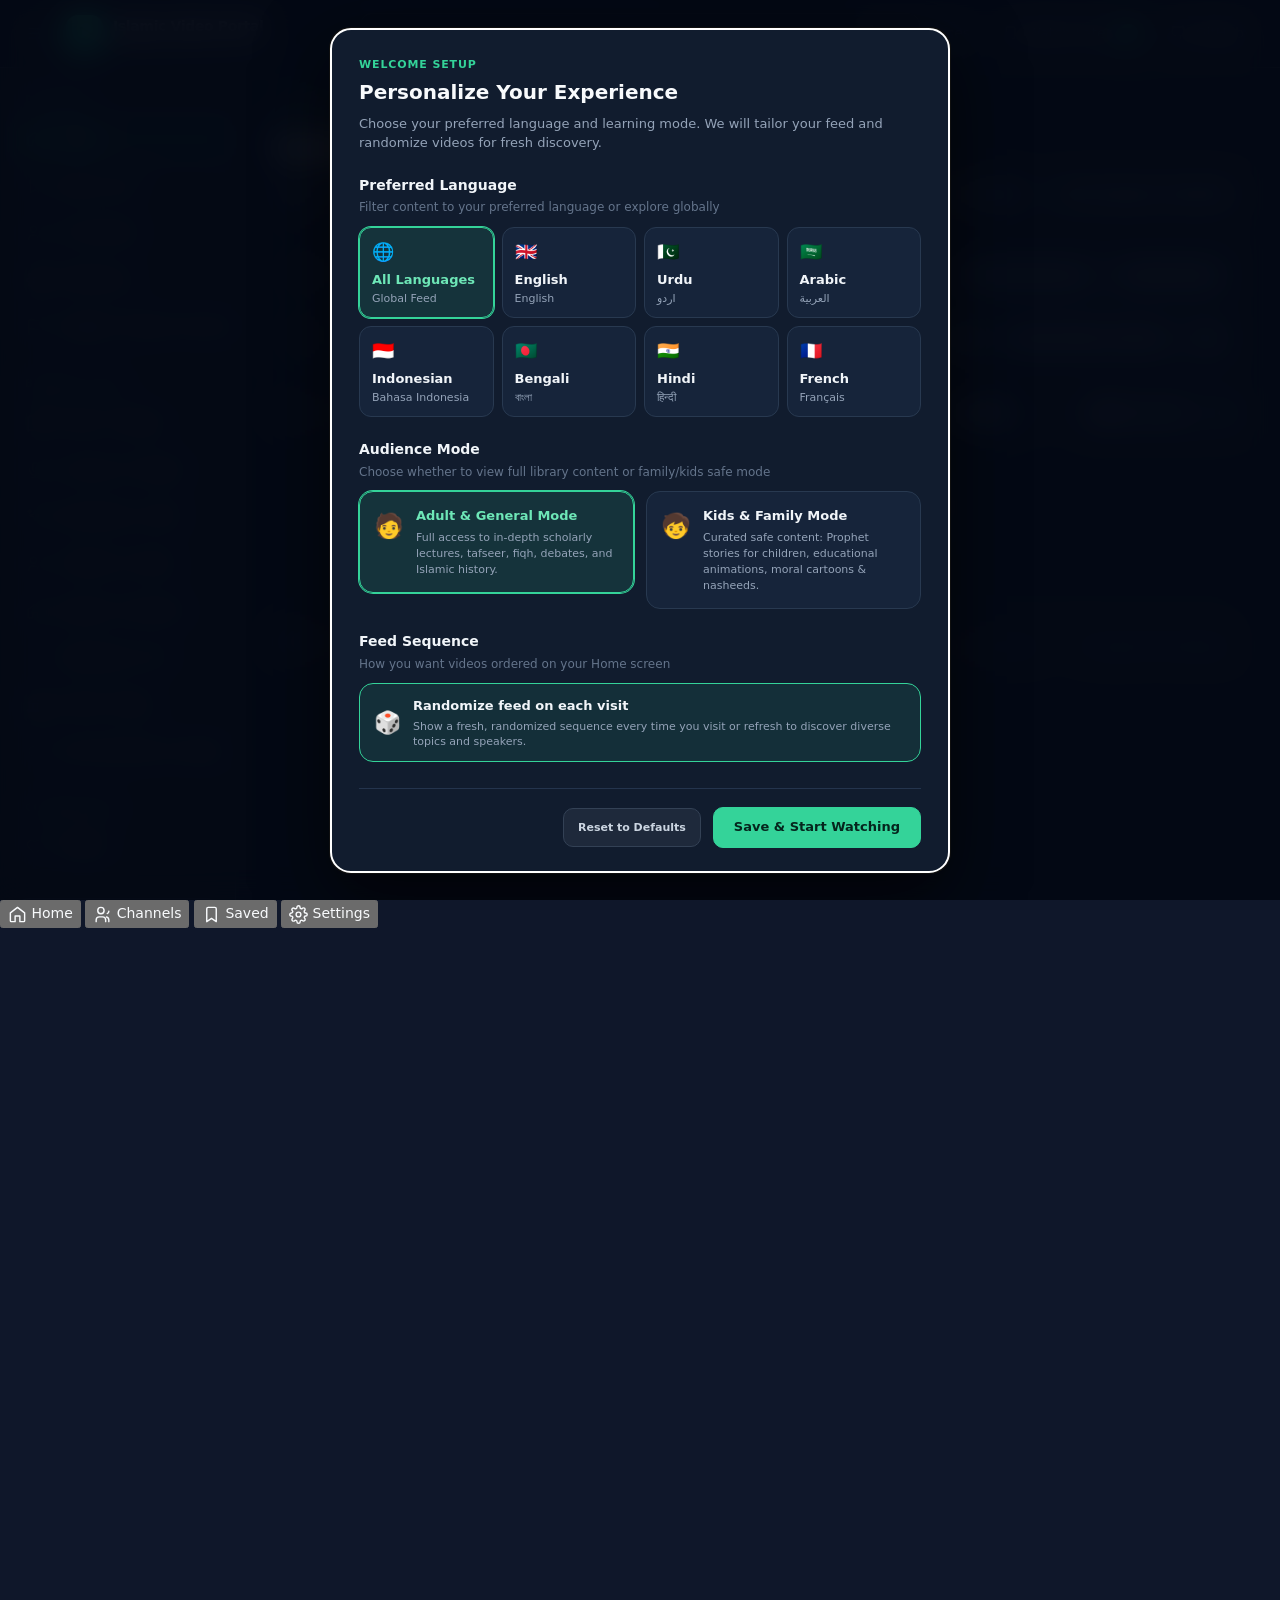
==== test.html @ 5fd2e332 "Add humble Support tab with PayPal, Ko-fi, and Buy Me A Chai integration" ====
<!DOCTYPE html>
<html lang="en">

<head>
    <meta charset="UTF-8">
    <meta name="viewport" content="width=device-width, initial-scale=1">
    <meta name="theme-color" content="#0f172a">
    <meta name="description"
        content="A calmer place to discover and watch Islamic lectures, Quran studies, reminders and educational videos.">
    <title>Islamic Video Portal — Learn with focus</title>
    <link rel="stylesheet" href="css/styles.css">
</head>

<body>
    <!-- Inline SVG sprite: all interface icons are self-contained. -->
    <svg class="icon-sprite" xmlns="http://www.w3.org/2000/svg" aria-hidden="true">
        <symbol id="i-menu" viewBox="0 0 24 24">
            <path d="M4 6h16M4 12h16M4 18h16" />
        </symbol>
        <symbol id="i-play" viewBox="0 0 24 24">
            <path d="m8 5 11 7-11 7V5Z" />
        </symbol>
        <symbol id="i-search" viewBox="0 0 24 24">
            <circle cx="10.8" cy="10.8" r="6.8" />
            <path d="m16 16 4.5 4.5" />
        </symbol>
        <symbol id="i-home" viewBox="0 0 24 24">
            <path d="m3 10 9-7 9 7v10a1 1 0 0 1-1 1h-5v-7H9v7H4a1 1 0 0 1-1-1V10Z" />
        </symbol>
        <symbol id="i-bookmark" viewBox="0 0 24 24">
            <path d="M6 4.8A1.8 1.8 0 0 1 7.8 3h8.4A1.8 1.8 0 0 1 18 4.8V21l-6-4-6 4V4.8Z" />
        </symbol>
        <symbol id="i-users" viewBox="0 0 24 24">
            <path
                d="M16 21v-2a4 4 0 0 0-4-4H8a4 4 0 0 0-4 4v2M10 11a4 4 0 1 0 0-8 4 4 0 0 0 0 8ZM20 8a3 3 0 0 1-2 2.83M20 21v-2a4 4 0 0 0-3-3.87" />
        </symbol>
        <symbol id="i-book-open" viewBox="0 0 24 24">
            <path
                d="M12 7v14M3 5.5A2.5 2.5 0 0 1 5.5 3H12v18H5.5A2.5 2.5 0 0 0 3 23V5.5ZM21 5.5A2.5 2.5 0 0 0 18.5 3H12v18h6.5a2.5 2.5 0 0 1 2.5 2V5.5Z" />
        </symbol>
        <symbol id="i-mic" viewBox="0 0 24 24">
            <rect x="9" y="2" width="6" height="12" rx="3" />
            <path d="M5 10v2a7 7 0 0 0 14 0v-2M12 19v3M8 22h8" />
        </symbol>
        <symbol id="i-sparkles" viewBox="0 0 24 24">
            <path
                d="m12 3 1.8 5.2L19 10l-5.2 1.8L12 17l-1.8-5.2L5 10l5.2-1.8L12 3ZM19 15l.9 2.1L22 18l-2.1.9L19 21l-.9-2.1L16 18l2.1-.9L19 15ZM5 2l.7 1.8L7.5 4.5l-1.8.7L5 7l-.7-1.8-1.8-.7 1.8-.7L5 2Z" />
        </symbol>
        <symbol id="i-landmark" viewBox="0 0 24 24">
            <path d="m3 9 9-6 9 6M4 10h16M5 10v9M9 10v9M15 10v9M19 10v9M3 21h18M2 19h20" />
        </symbol>
        <symbol id="i-clock" viewBox="0 0 24 24">
            <circle cx="12" cy="12" r="9" />
            <path d="M12 7v5l3 2" />
        </symbol>
        <symbol id="i-chevron-down" viewBox="0 0 24 24">
            <path d="m6 9 6 6 6-6" />
        </symbol>
        <symbol id="i-x" viewBox="0 0 24 24">
            <path d="m18 6-12 12M6 6l12 12" />
        </symbol>
        <symbol id="i-check" viewBox="0 0 24 24">
            <path d="m5 12 4 4L19 6" />
        </symbol>
        <symbol id="i-external" viewBox="0 0 24 24">
            <path d="M14 4h6v6M20 4l-9 9" />
            <path d="M18 13v5a2 2 0 0 1-2 2H6a2 2 0 0 1-2-2V8a2 2 0 0 1 2-2h5" />
        </symbol>
        <symbol id="i-github" viewBox="0 0 24 24">
            <path
                d="M9 19c-4.3 1.4-4.3-2.5-6-3m12 6v-3.9a3.4 3.4 0 0 0-.9-2.7c3-.3 6.1-1.5 6.1-6.7A5.2 5.2 0 0 0 18.8 5a4.8 4.8 0 0 0-.1-3S17.5 1.7 15 3.5a13.3 13.3 0 0 0-7 0C5.5 1.7 4.3 2 4.3 2A4.8 4.8 0 0 0 4.2 5a5.2 5.2 0 0 0-1.4 3.7c0 5.2 3.1 6.4 6.1 6.7A3.4 3.4 0 0 0 8 18.1V22" />
        </symbol>
        <symbol id="i-shield" viewBox="0 0 24 24">
            <path d="M12 22s8-4 8-11V5l-8-3-8 3v6c0 7 8 11 8 11Z" />
            <path d="m9 12 2 2 4-4" />
        </symbol>
        <symbol id="i-moon" viewBox="0 0 24 24">
            <path d="M20.5 14.5A8.5 8.5 0 0 1 9.5 3.5 8.5 8.5 0 1 0 20.5 14.5Z" />
        </symbol>
        <symbol id="i-alert" viewBox="0 0 24 24">
            <path d="M10.3 3.9 2.2 18a2 2 0 0 0 1.7 3h16.2a2 2 0 0 0 1.7-3L13.7 3.9a2 2 0 0 0-3.4 0Z" />
            <path d="M12 9v4M12 17h.01" />
        </symbol>
        <symbol id="i-filter" viewBox="0 0 24 24">
            <path d="M4 6h16M7 12h10M10 18h4" />
        </symbol>
        <symbol id="i-trash" viewBox="0 0 24 24">
            <path d="M3 6h18M8 6V4h8v2M19 6l-1 14H6L5 6M10 11v5M14 11v5" />
        </symbol>
        <symbol id="i-settings" viewBox="0 0 24 24">
            <circle cx="12" cy="12" r="3" />
            <path d="M19.4 15a1.65 1.65 0 0 0 .33 1.82l.06.06a2 2 0 0 1 0 2.83 2 2 0 0 1-2.83 0l-.06-.06a1.65 1.65 0 0 0-1.82-.33 1.65 1.65 0 0 0-1 1.51V21a2 2 0 0 1-2 2 2 2 0 0 1-2-2v-.09A1.65 1.65 0 0 0 9 19.4a1.65 1.65 0 0 0-1.82.33l-.06.06a2 2 0 0 1-2.83 0 2 2 0 0 1 0-2.83l.06-.06a1.65 1.65 0 0 0 .33-1.82 1.65 1.65 0 0 0-1.51-1H3a2 2 0 0 1-2-2 2 2 0 0 1 2-2h.09A1.65 1.65 0 0 0 4.6 9a1.65 1.65 0 0 0-.33-1.82l-.06-.06a2 2 0 0 1 0-2.83 2 2 0 0 1 2.83 0l.06.06a1.65 1.65 0 0 0 1.82.33H9a1.65 1.65 0 0 0 1-1.51V3a2 2 0 0 1 2-2 2 2 0 0 1 2 2v.09a1.65 1.65 0 0 0 1 1.51 1.65 1.65 0 0 0 1.82-.33l.06-.06a2 2 0 0 1 2.83 0 2 2 0 0 1 0 2.83l-.06.06a1.65 1.65 0 0 0-.33 1.82V9a1.65 1.65 0 0 0 1.51 1H21a2 2 0 0 1 2 2 2 2 0 0 1-2 2h-.09a1.65 1.65 0 0 0-1.51 1z" />
        </symbol>
        <symbol id="i-shuffle" viewBox="0 0 24 24">
            <polyline points="16 3 21 3 21 8" />
            <line x1="4" y1="20" x2="21" y2="3" />
            <polyline points="21 16 21 21 16 21" />
            <line x1="15" y1="15" x2="21" y2="21" />
            <line x1="4" y1="4" x2="9" y2="9" />
        </symbol>
        <symbol id="i-mail" viewBox="0 0 24 24">
            <rect width="20" height="16" x="2" y="4" rx="2" />
            <path d="m22 7-8.97 5.7a1.94 1.94 0 0 1-2.06 0L2 7" />
        </symbol>
        <symbol id="i-plus" viewBox="0 0 24 24">
            <path d="M5 12h14M12 5v14" />
        </symbol>
        <symbol id="i-flag" viewBox="0 0 24 24">
            <path d="M4 15s1-1 4-1 5 2 8 2 4-1 4-1V3s-1 1-4 1-5-2-8-2-4 1-4 1zM4 22v-7" />
        </symbol>
        <symbol id="i-heart" viewBox="0 0 24 24">
            <path d="M19 14c1.49-1.46 3-3.21 3-5.5A5.5 5.5 0 0 0 16.5 3c-1.76 0-3 .5-4.5 2-1.5-1.5-2.74-2-4.5-2A5.5 5.5 0 0 0 2 8.5c0 2.3 1.5 4.05 3 5.5l7 7Z" />
        </symbol>
    </svg>

    <header class="site-header">
        <div class="header-inner">
            <div class="header-brand">
                <button class="icon-button menu-toggle" id="menuToggle" type="button" aria-label="Toggle navigation"
                    aria-expanded="true" aria-controls="sidebar">
                    <svg class="icon">
                        <use href="#i-menu" />
                    </svg>
                </button>
                <a class="brand-lockup" href="#" id="brandHome" aria-label="Islamic Video Portal home">
                    <span class="brand-mark"><svg class="icon">
                            <use href="#i-play" />
                        </svg></span>
                    <span class="brand-name">Islamic Video Portal<span class="brand-caption">Knowledge with
                            focus</span></span>
                </a>
            </div>

            <label class="search-wrap" for="searchInput">
                <svg class="icon">
                    <use href="#i-search" />
                </svg>
                <input id="searchInput" type="search" autocomplete="off"
                    placeholder="Search Islamic lectures, topics or channels..." aria-label="Search videos">
                <button class="search-clear" id="clearSearch" type="button" aria-label="Clear search">
                    <svg class="icon sm">
                        <use href="#i-x" />
                    </svg>
                </button>
            </label>

            <div class="header-actions">
                <button class="header-action" id="settingsShortcut" type="button" aria-label="Portal Preferences">
                    <svg class="icon">
                        <use href="#i-settings" />
                    </svg>
                    <span class="action-label">Preferences</span>
                </button>
                <button class="header-action" id="watchLaterShortcut" type="button" aria-label="Open Watch Later">
                    <svg class="icon">
                        <use href="#i-bookmark" />
                    </svg>
                    <span class="action-label">Watch Later</span>
                    <span class="saved-count" id="savedCount">0</span>
                </button>
                <a class="header-action github-link" id="githubLink" href="#" target="_blank" rel="noopener noreferrer"
                    hidden aria-label="Project on GitHub">
                    <svg class="icon">
                        <use href="#i-github" />
                    </svg><span>GitHub</span>
                </a>
            </div>
        </div>
    </header>

    <div class="mobile-backdrop" id="mobileBackdrop" aria-hidden="true"></div>

    <div class="app-shell">
        <aside class="sidebar" id="sidebar" aria-label="Main navigation">
            <div class="sidebar-section">
                <div class="sidebar-heading">Discover</div>
                <nav class="sidebar-nav">
                    <button class="nav-item active" type="button" data-view="home" aria-current="page">
                        <svg class="icon">
                            <use href="#i-home" />
                        </svg><span>Home</span>
                    </button>
                    <button class="nav-item" type="button" data-view="watch-later">
                        <svg class="icon">
                            <use href="#i-bookmark" />
                        </svg><span>Watch Later</span><span class="nav-count" id="sidebarSavedCount">0</span>
                    </button>
                    <button class="nav-item" type="button" data-view="channels">
                        <svg class="icon">
                            <use href="#i-users" />
                        </svg><span>All Channels</span>
                    </button>
                    <button class="nav-item" type="button" id="sidebarSettings" data-action="settings">
                        <svg class="icon">
                            <use href="#i-settings" />
                        </svg><span>Preferences</span>
                    </button>
                    <button class="nav-item" type="button" id="sidebarChannelRequest" data-action="channel-request">
                        <svg class="icon">
                            <use href="#i-flag" />
                        </svg><span>Suggest / Report Channel</span>
                    </button>
                </nav>
            </div>

            <div class="sidebar-section">
                <div class="sidebar-heading">Browse topics</div>
                <nav class="sidebar-nav">
                    <button class="nav-item" type="button" data-category="Quran & Tafseer">
                        <svg class="icon">
                            <use href="#i-book-open" />
                        </svg><span>Quran & Tafseer</span>
                    </button>
                    <button class="nav-item" type="button" data-category="Lectures & Islamic Studies">
                        <svg class="icon">
                            <use href="#i-mic" />
                        </svg><span>Lectures & Studies</span>
                    </button>
                    <button class="nav-item" type="button" data-category="Reminders & Spirituality">
                        <svg class="icon">
                            <use href="#i-sparkles" />
                        </svg><span>Reminders & Faith</span>
                    </button>
                    <button class="nav-item" type="button" data-category="Children & Family">
                        <svg class="icon">
                            <use href="#i-users" />
                        </svg><span>Children & Family</span>
                    </button>
                    <button class="nav-item" type="button" data-category="Dawah & Outreach">
                        <svg class="icon">
                            <use href="#i-home" />
                        </svg><span>Dawah & Outreach</span>
                    </button>
                    <button class="nav-item" type="button" data-category="Nasheeds & Islamic Arts">
                        <svg class="icon">
                            <use href="#i-play" />
                        </svg><span>Nasheeds & Arts</span>
                    </button>
                    <button class="nav-item" type="button" data-category="Islamic History & Stories">
                        <svg class="icon">
                            <use href="#i-landmark" />
                        </svg><span>Islamic History</span>
                    </button>
                    <button class="nav-item" type="button" data-category="Documentaries & Media">
                        <svg class="icon">
                            <use href="#i-search" />
                        </svg><span>Documentaries & Media</span>
                    </button>
                </nav>
            </div>

            <div class="sidebar-section">
                <div class="sidebar-heading">Contribution</div>
                <nav class="sidebar-nav">
                    <button class="nav-item" type="button" data-view="support">
                        <svg class="icon">
                            <use href="#i-heart" />
                        </svg><span>Support</span>
                    </button>
                </nav>
            </div>

            <div class="sidebar-note">
                <strong>A calmer way to learn.</strong>
                No feeds, comments or autoplay queues. Just useful knowledge, one video at a time.
            </div>
        </aside>

        <main class="main-content">
            <div class="content-inner">
                <section class="page-intro" aria-labelledby="pageTitle">
                    <div>
                        <div class="eyebrow">A focused library of Islamic knowledge</div>
                        <h1 id="pageTitle">Learn with intention.</h1>
                        <p class="page-description" id="pageDescription">Explore thoughtful lectures, Quran studies and
                            reminders from selected Islamic educators.</p>
                    </div>
                    <div class="intro-aside">
                        <span class="quiet-pill"><svg class="icon">
                                <use href="#i-moon" />
                            </svg> Distraction-free by design</span>
                        <button class="quiet-pill pref-pill-btn" id="prefBadgeBtn" type="button" title="Change language or audience mode">
                            <svg class="icon">
                                <use href="#i-settings" />
                            </svg>
                            <span id="prefBadgeText">All Languages • Adult Mode</span>
                        </button>
                    </div>
                </section>

                <section class="filter-panel" aria-label="Video filters">
                    <div class="filter-row">
                        <div class="filter-label">Channels</div>
                        <div class="chip-scroll" id="channelFilters" role="group" aria-label="Filter by channel"></div>
                    </div>
                    <div class="filter-row">
                        <div class="filter-label">Topics</div>
                        <div class="chip-scroll" id="categoryFilters" role="group" aria-label="Filter by topic"></div>
                    </div>
                </section>

                <section aria-label="Video results">
                    <div class="toolbar">
                        <div class="results-copy" id="resultsCopy" aria-live="polite">Showing <strong>0 videos</strong>
                        </div>
                        <div class="toolbar-right">
                            <button class="shuffle-btn" id="shuffleFeedBtn" type="button" title="Shuffle feed for fresh discovery">
                                <svg class="icon sm"><use href="#i-shuffle" /></svg>
                                <span>Shuffle</span>
                            </button>
                            <label class="sort-label" for="sortSelect">Sort by</label>
                            <select class="sort-select" id="sortSelect" aria-label="Sort videos">
                                <option value="random">🎲 Fresh Shuffle</option>
                                <option value="recent">Recently Added</option>
                                <option value="oldest">Oldest Added</option>
                                <option value="title-asc">Title: A–Z</option>
                                <option value="title-desc">Title: Z–A</option>
                                <option value="shortest">Shortest Duration</option>
                                <option value="longest">Longest Duration</option>
                            </select>
                        </div>
                    </div>

                    <div class="video-grid" id="videoGrid" aria-live="polite"></div>
                    <div id="emptyStateHost"></div>
                </section>

                <footer class="site-footer">
                    <span class="footer-brand">Islamic Video Portal</span>
                    <span class="footer-note">A quiet space for beneficial knowledge. Videos are embedded from YouTube.</span>
                    <div class="footer-links">
                        <button class="footer-link-btn" id="footerChannelRequest" type="button">
                            <svg class="icon sm"><use href="#i-flag" /></svg>
                            <span>Suggest or Report a Channel</span>
                        </button>
                        <button class="footer-link-btn" id="footerSupportBtn" type="button" data-view="support">
                            <svg class="icon sm"><use href="#i-heart" /></svg>
                            <span>Support the Developer</span>
                        </button>
                    </div>
                </footer>
            </div>
        </main>
    </div>

    <!-- Mobile App Bottom Navigation Bar -->
    <nav class="mobile-bottom-nav" id="mobileBottomNav" aria-label="Mobile Navigation">
        <button class="bottom-nav-item active" type="button" data-view="home" aria-label="Home">
            <svg class="icon"><use href="#i-home" /></svg>
            <span>Home</span>
        </button>
        <button class="bottom-nav-item" type="button" data-view="channels" aria-label="All Channels">
            <svg class="icon"><use href="#i-users" /></svg>
            <span>Channels</span>
        </button>
        <button class="bottom-nav-item" type="button" data-view="watch-later" aria-label="Watch Later">
            <span class="bottom-nav-icon-wrap">
                <svg class="icon"><use href="#i-bookmark" /></svg>
                <span class="bottom-saved-badge" id="bottomSavedCount">0</span>
            </span>
            <span>Saved</span>
        </button>
        <button class="bottom-nav-item" type="button" id="bottomNavPrefs" aria-label="Preferences">
            <svg class="icon"><use href="#i-settings" /></svg>
            <span>Settings</span>
        </button>
    </nav>

    <!-- User Preferences & Onboarding Modal -->
    <div class="pref-modal" id="preferencesModal" aria-hidden="true">
        <section class="pref-dialog" id="prefDialog" role="dialog" aria-modal="true" aria-labelledby="prefModalTitle" tabindex="-1">
            <div class="pref-header">
                <div class="pref-title-group">
                    <span class="pref-kicker" id="prefModalKicker">First-time Setup</span>
                    <h2 class="pref-title" id="prefModalTitle">Welcome to Islamic Video Portal</h2>
                    <p class="pref-subtitle" id="prefModalSubtitle">Customize your experience. We will tailor your feed and randomize videos every time for fresh discovery.</p>
                </div>
                <button class="icon-button pref-close-btn" id="prefCloseBtn" type="button" aria-label="Close preferences">
                    <svg class="icon"><use href="#i-x" /></svg>
                </button>
            </div>

            <div class="pref-body">
                <!-- Language Selection -->
                <div class="pref-group">
                    <label class="pref-label">
                        <span class="pref-label-main">Preferred Language</span>
                        <span class="pref-label-sub">Filter content to your preferred language or explore globally</span>
                    </label>
                    <div class="pref-lang-grid" id="prefLangGrid">
                        <button type="button" class="lang-card active" data-lang="all">
                            <span class="lang-flag">🌐</span>
                            <span class="lang-name">All Languages</span>
                            <span class="lang-native">Global Feed</span>
                        </button>
                        <button type="button" class="lang-card" data-lang="en">
                            <span class="lang-flag">🇬🇧</span>
                            <span class="lang-name">English</span>
                            <span class="lang-native">English</span>
                        </button>
                        <button type="button" class="lang-card" data-lang="ur">
                            <span class="lang-flag">🇵🇰</span>
                            <span class="lang-name">Urdu</span>
                            <span class="lang-native">اردو</span>
                        </button>
                        <button type="button" class="lang-card" data-lang="ar">
                            <span class="lang-flag">🇸🇦</span>
                            <span class="lang-name">Arabic</span>
                            <span class="lang-native">العربية</span>
                        </button>
                        <button type="button" class="lang-card" data-lang="id">
                            <span class="lang-flag">🇮🇩</span>
                            <span class="lang-name">Indonesian</span>
                            <span class="lang-native">Bahasa Indonesia</span>
                        </button>
                        <button type="button" class="lang-card" data-lang="bn">
                            <span class="lang-flag">🇧🇩</span>
                            <span class="lang-name">Bengali</span>
                            <span class="lang-native">বাংলা</span>
                        </button>
                        <button type="button" class="lang-card" data-lang="hi">
                            <span class="lang-flag">🇮🇳</span>
                            <span class="lang-name">Hindi</span>
                            <span class="lang-native">हिन्दी</span>
                        </button>
                        <button type="button" class="lang-card" data-lang="fr">
                            <span class="lang-flag">🇫🇷</span>
                            <span class="lang-name">French</span>
                            <span class="lang-native">Français</span>
                        </button>
                    </div>
                </div>

                <!-- Audience Mode (Adult vs Kids) -->
                <div class="pref-group">
                    <label class="pref-label">
                        <span class="pref-label-main">Audience Mode</span>
                        <span class="pref-label-sub">Choose whether to view full library content or family/kids safe mode</span>
                    </label>
                    <div class="pref-audience-grid">
                        <label class="audience-card" for="audienceAdult">
                            <input type="radio" name="prefAudience" id="audienceAdult" value="adult" checked>
                            <div class="audience-card-content">
                                <div class="audience-icon">🧑</div>
                                <div class="audience-info">
                                    <div class="audience-title">Adult & General Mode</div>
                                    <div class="audience-desc">Full access to in-depth scholarly lectures, tafseer, fiqh, debates, and Islamic history.</div>
                                </div>
                            </div>
                        </label>
                        <label class="audience-card" for="audienceKids">
                            <input type="radio" name="prefAudience" id="audienceKids" value="kids">
                            <div class="audience-card-content">
                                <div class="audience-icon">🧒</div>
                                <div class="audience-info">
                                    <div class="audience-title">Kids & Family Mode</div>
                                    <div class="audience-desc">Curated safe content: Prophet stories for children, educational animations, moral cartoons & nasheeds.</div>
                                </div>
                            </div>
                        </label>
                    </div>
                </div>

                <!-- Feed Randomization Toggle -->
                <div class="pref-group">
                    <label class="pref-label">
                        <span class="pref-label-main">Feed Sequence</span>
                        <span class="pref-label-sub">How you want videos ordered on your Home screen</span>
                    </label>
                    <label class="pref-toggle-card" for="prefShuffle">
                        <input type="checkbox" id="prefShuffle" checked>
                        <div class="toggle-card-content">
                            <div class="toggle-icon">🎲</div>
                            <div class="toggle-info">
                                <div class="toggle-title">Randomize feed on each visit</div>
                                <div class="toggle-desc">Show a fresh, randomized sequence every time you visit or refresh to discover diverse topics and speakers.</div>
                            </div>
                        </div>
                    </label>
                </div>
            </div>

            <div class="pref-footer">
                <button class="secondary-button" id="prefResetBtn" type="button">Reset to Defaults</button>
                <button class="primary-button pref-save-btn" id="prefSaveBtn" type="button">Save & Continue</button>
            </div>
        </section>
    </div>

    <!-- Channel Request & Feedback Modal -->
    <div class="pref-modal" id="channelRequestModal" aria-hidden="true">
        <section class="pref-dialog channel-request-dialog" id="channelRequestDialog" role="dialog" aria-modal="true"
            aria-labelledby="reqModalTitle" tabindex="-1">
            <div class="pref-header">
                <div>
                    <span class="pref-kicker" id="reqModalKicker"><svg class="icon"><use href="#i-users" /></svg> Channel Curation</span>
                    <h2 class="pref-title" id="reqModalTitle">Suggest or Report a Channel</h2>
                    <p class="pref-subtitle" id="reqModalSubtitle">Help keep this portal beneficial and authentic. Request a new Islamic channel to be added or report an existing channel to be removed.</p>
                </div>
                <button class="pref-close-btn" id="reqCloseBtn" type="button" aria-label="Close modal">
                    <svg class="icon"><use href="#i-x" /></svg>
                </button>
            </div>

            <div class="pref-body">
                <!-- Action Type Switcher: Add vs Remove -->
                <div class="req-type-switcher" role="radiogroup" aria-label="Request type">
                    <button type="button" class="req-type-btn active" id="reqTypeAdd" data-type="add">
                        <svg class="icon sm"><use href="#i-plus" /></svg>
                        <span>Request to Add Channel</span>
                    </button>
                    <button type="button" class="req-type-btn" id="reqTypeRemove" data-type="remove">
                        <svg class="icon sm"><use href="#i-flag" /></svg>
                        <span>Report / Remove Channel</span>
                    </button>
                </div>

                <!-- Input Fields -->
                <div class="req-form-group">
                    <label class="req-form-label" for="reqChannelName">
                        Channel Name or Handle <span class="req-star">*</span>
                    </label>
                    <input type="text" id="reqChannelName" class="req-form-input" placeholder="e.g. Yaqeen Institute or @yaqeeninstituteofficial" required>
                </div>

                <div class="req-form-group">
                    <label class="req-form-label" for="reqChannelUrl">
                        Channel YouTube Link <span class="req-optional">(optional)</span>
                    </label>
                    <input type="url" id="reqChannelUrl" class="req-form-input" placeholder="e.g. https://youtube.com/@channel">
                </div>

                <div class="req-form-group">
                    <label class="req-form-label" for="reqReason">
                        Reason / Notes <span class="req-star">*</span>
                    </label>
                    <textarea id="reqReason" class="req-form-textarea" rows="3" placeholder="Tell us why this channel should be added (e.g. language, topics covered) or why it should be removed (e.g. non-Islamic, music, misleading content)..."></textarea>
                </div>

                <!-- Submission Methods Note -->
                <div class="req-dest-notice">
                    <svg class="icon sm"><use href="#i-shield" /></svg>
                    <span>Submissions are sent directly to <code>diekaiju@duck.com</code> via <strong>Gmail</strong> or as a <strong>GitHub Issue</strong>.</span>
                </div>
            </div>

            <div class="pref-footer req-footer">
                <button class="secondary-button req-method-btn" id="reqSubmitGmail" type="button" title="Send pre-filled request using Gmail Web">
                    <svg class="icon sm"><use href="#i-mail" /></svg>
                    <span>Send via Gmail</span>
                </button>
                <button class="secondary-button req-method-btn" id="reqSubmitEmail" type="button" title="Send request using your default mail app">
                    <svg class="icon sm"><use href="#i-mail" /></svg>
                    <span>Default Email App</span>
                </button>
                <button class="primary-button req-method-btn" id="reqSubmitGithub" type="button" title="Open a pre-filled Issue on GitHub repository">
                    <svg class="icon sm"><use href="#i-github" /></svg>
                    <span>Open GitHub Issue</span>
                </button>
            </div>
        </section>
    </div>

    <!-- Focused theater. The iframe is intentionally empty until a video is selected. -->
    <div class="player-modal" id="playerModal" aria-hidden="true">
        <section class="player-dialog" id="playerDialog" role="dialog" aria-modal="true" aria-labelledby="playerTitle"
            tabindex="-1">
            <div class="player-topline">
                <div class="player-kicker"><svg class="icon">
                        <use href="#i-play" />
                    </svg> Focus mode · Selected lecture</div>
                <button class="close-player" id="closePlayerButton" type="button" aria-label="Close video player"
                    title="Close player">
                    <svg class="icon">
                        <use href="#i-x" />
                    </svg>
                </button>
            </div>
            <div class="player-frame-wrap">
                <iframe id="videoFrame" src="" title="Selected Islamic video"
                    allow="autoplay; fullscreen; picture-in-picture"
                    allowfullscreen referrerpolicy="strict-origin-when-cross-origin"></iframe>
                <div class="player-unavailable" id="playerUnavailable">
                    <svg class="icon">
                        <use href="#i-alert" />
                    </svg>
                    <strong>Video unavailable in the embedded player</strong>
                    <span>This video may have embedding restrictions or may no longer be available. Use the YouTube link
                        below to try watching it there.</span>
                </div>
            </div>
            <div class="player-details">
                <h2 class="player-title" id="playerTitle">Selected video</h2>
                <div class="player-meta-row" id="playerMeta"></div>
                <div class="player-actions">
                    <button class="secondary-button" id="playerSaveButton" type="button">
                        <svg class="icon sm">
                            <use href="#i-bookmark" />
                        </svg><span>Save to Watch Later</span>
                    </button>
                    <a class="secondary-button youtube-link" id="youtubeFallback" href="#" target="_blank"
                        rel="noopener noreferrer">
                        <svg class="icon sm">
                            <use href="#i-external" />
                        </svg> Open on YouTube
                    </a>
                </div>
                <div class="description-box collapsed" id="descriptionBox">
                    <p id="playerDescription"></p>
                    <button class="description-toggle" id="descriptionToggle" type="button" aria-expanded="false">Show
                        more</button>
                </div>
            </div>
            <section class="recommendations" aria-labelledby="recommendationsTitle">
                <div class="recommendations-heading">
                    <div>
                        <h3 id="recommendationsTitle">Continue learning</h3>
                        <p>More videos from your selected library</p>
                    </div>
                </div>
                <div class="recommendation-grid" id="recommendationGrid"></div>
            </section>
        </section>
    </div>

    <div class="toast-region" id="toastRegion" aria-live="polite" aria-atomic="true"></div>

    <script src="videos.js"></script>
    <script src="js/app.js" defer></script>
</body>

</html>
---- css/styles.css ----
/* =========================================================
1. DESIGN TOKENS + RESET
========================================================= */
 :root {
     color-scheme: dark;
     --bg: #0f172a;
     --bg-soft: #111c31;
     --surface: #1e293b;
     --surface-raised: #263449;
     --surface-hover: #2c3b52;
     --border: #334155;
     --text: #f8fafc;
     --text-soft: #cbd5e1;
     --muted: #94a3b8;
     --muted-2: #64748b;
     --accent: #10b981;
     --accent-2: #14b8a6;
     --accent-hover: #34d399;
     --danger: #f87171;
     --sidebar-wide: 236px;
     --sidebar-narrow: 76px;
     --header-height: 68px;
     --radius-sm: 10px;
     --radius-md: 15px;
     --radius-lg: 20px;
     --ease: cubic-bezier(.2, .75, .25, 1);
     font-family: Inter, ui-sans-serif, system-ui, -apple-system, BlinkMacSystemFont, "Segoe UI", sans-serif;
 }

 *,
 *::before,
 *::after {
     box-sizing: border-box;
 }

 html {
     min-width: 320px;
     max-width: 100vw;
     overflow-x: hidden;
     scroll-behavior: smooth;
 }

 body {
     margin: 0;
     min-width: 320px;
     max-width: 100vw;
     min-height: 100vh;
     overflow-x: hidden;
     background: var(--bg);
     color: var(--text);
     font-size: 14px;
     line-height: 1.55;
     -webkit-font-smoothing: antialiased;
 }

 button,
 input,
 select {
     font: inherit;
 }

 button {
     color: inherit;
 }

 button:focus-visible,
 a:focus-visible,
 input:focus-visible,
 select:focus-visible {
     outline: 2px solid var(--accent-hover);
     outline-offset: 3px;
 }

 button:disabled {
     cursor: not-allowed;
     opacity: .55;
 }

 a {
     color: inherit;
 }

 ::selection {
     background: rgba(16, 185, 129, .28);
     color: var(--text);
 }

 /* =========================================================
2. ICON SYSTEM
All icons are local inline SVG symbols; no icon library.
========================================================= */
 .icon-sprite {
     position: absolute;
     width: 0;
     height: 0;
     overflow: hidden;
 }

 .icon {
     display: inline-block;
     width: 19px;
     height: 19px;
     flex: 0 0 auto;
     fill: none;
     stroke: currentColor;
     stroke-width: 1.8;
     stroke-linecap: round;
     stroke-linejoin: round;
     vertical-align: middle;
 }

 .icon.sm {
     width: 16px;
     height: 16px;
 }

 .icon.lg {
     width: 23px;
     height: 23px;
 }

 /* =========================================================
3. HEADER
========================================================= */
 .site-header {
     position: sticky;
     top: 0;
     z-index: 100;
     height: var(--header-height);
     background: rgba(15, 23, 42, .92);
     border-bottom: 1px solid rgba(51, 65, 85, .78);
     backdrop-filter: blur(18px);
 }

 .header-inner {
     height: 100%;
     max-width: 1800px;
     margin: 0 auto;
     padding: 0 24px;
     display: grid;
     grid-template-columns: minmax(205px, 1fr) minmax(230px, 560px) minmax(175px, 1fr);
     align-items: center;
     gap: 24px;
 }

 .header-brand,
 .brand-lockup,
 .header-actions,
 .search-wrap {
     display: flex;
     align-items: center;
 }

 .header-brand {
     gap: 12px;
     min-width: 0;
 }

 .brand-lockup {
     gap: 10px;
     min-width: 0;
     text-decoration: none;
 }

 .brand-mark {
     width: 37px;
     height: 37px;
     display: grid;
     place-items: center;
     color: #06251e;
     border-radius: 12px;
     background: linear-gradient(145deg, #34d399, #0d9488);
     box-shadow: 0 5px 18px rgba(16, 185, 129, .15);
 }

 .brand-mark .icon {
     width: 21px;
     height: 21px;
     stroke-width: 2.1;
 }

 .brand-name {
     font-size: 14px;
     line-height: 1.2;
     font-weight: 750;
     letter-spacing: -.025em;
     white-space: nowrap;
 }

 .brand-caption {
     display: block;
     margin-top: 3px;
     color: var(--muted);
     font-size: 10px;
     font-weight: 500;
     letter-spacing: .055em;
     text-transform: uppercase;
 }

 .icon-button {
     width: 38px;
     height: 38px;
     display: inline-grid;
     place-items: center;
     padding: 0;
     color: var(--muted);
     background: transparent;
     border: 1px solid transparent;
     border-radius: 11px;
     cursor: pointer;
     transition: color .18s ease, background .18s ease, border-color .18s ease, transform .18s ease;
 }

 .icon-button:hover {
     color: var(--text);
     background: var(--surface);
     border-color: var(--border);
 }

 .icon-button:active {
     transform: scale(.95);
 }

 .menu-toggle {
     margin-left: -8px;
 }

 .search-wrap {
     position: relative;
     width: 100%;
     height: 41px;
     gap: 10px;
     padding: 0 12px;
     color: var(--muted);
     background: #0b1425;
     border: 1px solid var(--border);
     border-radius: 12px;
     transition: border-color .18s ease, box-shadow .18s ease, background .18s ease;
 }

 .search-wrap:focus-within {
     background: #0d192c;
     border-color: rgba(16, 185, 129, .8);
     box-shadow: 0 0 0 3px rgba(16, 185, 129, .1);
 }

 .search-wrap>.icon {
     width: 17px;
     height: 17px;
 }

 .search-wrap input {
     width: 100%;
     min-width: 0;
     height: 100%;
     padding: 0;
     color: var(--text);
     background: transparent;
     border: 0;
     outline: 0;
     font-size: 12px;
 }

 .search-wrap input::placeholder {
     color: #718096;
     opacity: 1;
 }

 .search-clear {
     width: 25px;
     height: 25px;
     display: none;
     place-items: center;
     flex: 0 0 auto;
     padding: 0;
     color: var(--muted);
     background: var(--surface-raised);
     border: 0;
     border-radius: 8px;
     cursor: pointer;
 }

 .search-clear.visible {
     display: grid;
 }

 .search-clear:hover {
     color: var(--text);
     background: #34465f;
 }

 .header-actions {
     justify-content: flex-end;
     gap: 8px;
     min-width: 0;
 }

 .header-action {
     position: relative;
     min-height: 38px;
     display: inline-flex;
     align-items: center;
     justify-content: center;
     gap: 8px;
     padding: 0 11px;
     color: var(--text-soft);
     text-decoration: none;
     white-space: nowrap;
     background: transparent;
     border: 1px solid transparent;
     border-radius: 11px;
     cursor: pointer;
     transition: background .18s ease, color .18s ease, border-color .18s ease;
 }

 .header-action:hover {
     color: var(--text);
     background: var(--surface);
     border-color: var(--border);
 }

 .header-action .icon {
     width: 17px;
     height: 17px;
 }

 .saved-count {
     min-width: 19px;
     height: 19px;
     display: inline-grid;
     place-items: center;
     padding: 0 5px;
     color: #06251e;
     background: #34d399;
     border-radius: 20px;
     font-size: 10px;
     line-height: 1;
     font-weight: 800;
 }

 .github-link[hidden] {
     display: none;
 }

 /* =========================================================
4. APP SHELL + SIDEBAR
========================================================= */
 .app-shell {
     display: grid;
     grid-template-columns: var(--sidebar-wide) minmax(0, 1fr);
     max-width: 1800px;
     min-height: calc(100vh - var(--header-height));
     margin: 0 auto;
     transition: grid-template-columns .24s var(--ease);
 }

 body.sidebar-collapsed .app-shell {
     grid-template-columns: var(--sidebar-narrow) minmax(0, 1fr);
 }

 .sidebar {
     position: sticky;
     top: var(--header-height);
     align-self: start;
     height: calc(100vh - var(--header-height));
     overflow-y: auto;
     overflow-x: hidden;
     padding: 24px 13px 20px;
     background: rgba(17, 28, 49, .48);
     border-right: 1px solid rgba(51, 65, 85, .7);
     scrollbar-width: thin;
     scrollbar-color: #334155 transparent;
     transition: transform .25s var(--ease), width .25s var(--ease);
 }

 .sidebar-section+.sidebar-section {
     margin-top: 27px;
 }

 .sidebar-heading {
     padding: 0 12px 10px;
     color: var(--muted-2);
     font-size: 10px;
     font-weight: 750;
     letter-spacing: .12em;
     text-transform: uppercase;
     white-space: nowrap;
 }

 .sidebar-nav {
     display: grid;
     gap: 4px;
 }

 .nav-item {
     width: 100%;
     min-height: 43px;
     display: flex;
     align-items: center;
     gap: 13px;
     padding: 0 12px;
     color: var(--muted);
     text-align: left;
     background: transparent;
     border: 1px solid transparent;
     border-radius: 11px;
     cursor: pointer;
     transition: color .18s ease, background .18s ease, border-color .18s ease;
 }

 .nav-item .icon {
     width: 18px;
     height: 18px;
 }

 .nav-item span:not(.nav-count) {
     overflow: hidden;
     text-overflow: ellipsis;
     white-space: nowrap;
 }

 .nav-item:hover {
     color: var(--text);
     background: rgba(38, 52, 73, .72);
 }

 .nav-item.active {
     color: #a7f3d0;
     background: rgba(16, 185, 129, .11);
     border-color: rgba(16, 185, 129, .18);
 }

 .nav-item.active .icon {
     color: var(--accent-hover);
 }

 .nav-count {
     margin-left: auto;
     color: var(--muted-2);
     font-size: 11px;
     font-variant-numeric: tabular-nums;
 }

 .sidebar-note {
     margin: 29px 3px 0;
     padding: 14px 13px;
     color: var(--muted);
     background: rgba(30, 41, 59, .64);
     border: 1px solid rgba(51, 65, 85, .72);
     border-radius: 13px;
     font-size: 11px;
     line-height: 1.6;
 }

 .sidebar-note strong {
     display: block;
     margin-bottom: 4px;
     color: var(--text-soft);
     font-size: 12px;
 }

 body.sidebar-collapsed .sidebar {
     padding-inline: 11px;
 }

 body.sidebar-collapsed .sidebar-heading,
 body.sidebar-collapsed .nav-item span:not(.nav-count),
 body.sidebar-collapsed .nav-count,
 body.sidebar-collapsed .sidebar-note {
     display: none;
 }

 body.sidebar-collapsed .nav-item {
     justify-content: center;
     padding: 0;
 }

 body.sidebar-collapsed .sidebar-section+.sidebar-section {
     margin-top: 20px;
 }

 .mobile-backdrop {
     position: fixed;
     inset: var(--header-height) 0 0;
     z-index: 70;
     background: rgba(2, 6, 23, .68);
     opacity: 0;
     visibility: hidden;
     transition: opacity .22s ease, visibility .22s ease;
 }

 .mobile-backdrop.visible {
     opacity: 1;
     visibility: visible;
 }

 /* =========================================================
5. MAIN CONTENT + INTRO
========================================================= */
 .main-content {
     min-width: 0;
     max-width: 100%;
     overflow-x: hidden;
     box-sizing: border-box;
     padding: 31px clamp(18px, 3vw, 44px) 40px;
 }

 .content-inner {
     width: 100%;
     max-width: 1440px;
     min-width: 0;
     overflow-x: hidden;
     box-sizing: border-box;
     margin: 0 auto;
 }

 .page-intro {
     display: flex;
     align-items: flex-end;
     justify-content: space-between;
     gap: 24px;
     margin-bottom: 26px;
 }

 .eyebrow {
     display: inline-flex;
     align-items: center;
     gap: 7px;
     margin-bottom: 8px;
     color: #6ee7b7;
     font-size: 10px;
     font-weight: 750;
     letter-spacing: .12em;
     text-transform: uppercase;
 }

 .eyebrow::before {
     width: 6px;
     height: 6px;
     content: "";
     background: var(--accent);
     border-radius: 50%;
     box-shadow: 0 0 0 4px rgba(16, 185, 129, .1);
 }

 h1 {
     margin: 0;
     color: var(--text);
     font-size: clamp(25px, 3vw, 34px);
     line-height: 1.15;
     font-weight: 760;
     letter-spacing: -.045em;
 }

 .page-description {
     max-width: 610px;
     margin: 9px 0 0;
     color: var(--muted);
     font-size: 13px;
 }

 .intro-aside {
     display: flex;
     align-items: center;
     gap: 9px;
     flex: 0 0 auto;
     padding-bottom: 3px;
 }

 .quiet-pill {
     display: inline-flex;
     align-items: center;
     gap: 7px;
     padding: 8px 11px;
     color: #b6c5d6;
     background: rgba(30, 41, 59, .8);
     border: 1px solid var(--border);
     border-radius: 999px;
     font-size: 11px;
     white-space: nowrap;
 }

 .quiet-pill .icon {
     width: 14px;
     height: 14px;
     color: var(--accent-hover);
 }

 /* =========================================================
6. FILTER BARS + SORTING
========================================================= */
 .filter-panel {
     margin-bottom: 22px;
     padding: 17px 18px 15px;
     background: rgba(17, 28, 49, .8);
     border: 1px solid rgba(51, 65, 85, .8);
     border-radius: var(--radius-md);
 }

 .filter-row {
     display: flex;
     align-items: flex-start;
     gap: 15px;
     min-width: 0;
 }

 .filter-row+.filter-row {
     margin-top: 13px;
     padding-top: 13px;
     border-top: 1px solid rgba(51, 65, 85, .55);
 }

 .filter-label {
     flex: 0 0 80px;
     padding-top: 7px;
     color: var(--muted-2);
     font-size: 10px;
     font-weight: 750;
     letter-spacing: .1em;
     text-transform: uppercase;
 }

 .chip-scroll {
     display: flex;
     min-width: 0;
     flex: 1 1 auto;
     gap: 7px;
     overflow-x: auto;
     padding: 1px 2px 4px;
     scrollbar-width: none;
     -webkit-overflow-scrolling: touch;
 }

 .chip-scroll::-webkit-scrollbar {
     display: none;
 }

 .filter-chip {
     min-height: 31px;
     flex: 0 0 auto;
     padding: 0 12px;
     color: #a9b7c9;
     background: #1a2940;
     border: 1px solid #2e405a;
     border-radius: 9px;
     cursor: pointer;
     font-size: 11px;
     font-weight: 600;
     white-space: nowrap;
     transition: color .18s ease, background .18s ease, border-color .18s ease, transform .18s ease;
 }

 .filter-chip:hover {
     color: var(--text);
     background: #263850;
     border-color: #49617e;
 }

 .filter-chip:active {
     transform: scale(.97);
 }

 .filter-chip.active {
     color: #a7f3d0;
     background: rgba(16, 185, 129, .13);
     border-color: rgba(16, 185, 129, .47);
     box-shadow: inset 0 0 0 1px rgba(16, 185, 129, .05);
 }

 .toolbar {
     display: flex;
     align-items: center;
     justify-content: space-between;
     gap: 14px;
     margin: 0 1px 16px;
 }

 .results-copy {
     color: var(--muted);
     font-size: 12px;
 }

 .results-copy strong {
     color: var(--text-soft);
     font-weight: 700;
 }

 .toolbar-right {
     display: flex;
     align-items: center;
     gap: 10px;
 }

 .sort-label {
     color: var(--muted-2);
     font-size: 11px;
     white-space: nowrap;
 }

 .sort-select {
     min-height: 35px;
     padding: 0 30px 0 11px;
     color: var(--text-soft);
     background: #17243a;
     border: 1px solid var(--border);
     border-radius: 9px;
     outline-offset: 2px;
     cursor: pointer;
     font-size: 11px;
 }

 .sort-select:hover {
     border-color: #52647b;
 }

 /* =========================================================
7. VIDEO GRID + CARDS
========================================================= */
 .video-grid {
     display: grid;
     grid-template-columns: repeat(auto-fill, minmax(min(100%, 265px), 1fr));
     gap: 26px 19px;
     align-items: start;
     width: 100%;
     max-width: 100%;
     min-width: 0;
     box-sizing: border-box;
 }

 .video-card {
     min-width: 0;
     max-width: 100%;
     width: 100%;
     box-sizing: border-box;
     overflow: hidden;
     background: transparent;
     border: 1px solid transparent;
     border-radius: 15px;
     animation: card-in .38s var(--ease) both;
     transition: transform .2s var(--ease), background .2s ease, border-color .2s ease, box-shadow .2s ease;
 }

 .video-card:hover {
     transform: translateY(-3px);
     background: rgba(30, 41, 59, .45);
     border-color: rgba(71, 85, 105, .55);
     box-shadow: 0 12px 28px rgba(0, 0, 0, .18);
 }

 @keyframes card-in {
     from {
         opacity: 0;
         transform: translateY(9px);
     }

     to {
         opacity: 1;
         transform: translateY(0);
     }
 }

 .thumb-button {
     position: relative;
     display: block;
     width: 100%;
     aspect-ratio: 16 / 9;
     overflow: hidden;
     padding: 0;
     background: #17243a;
     border: 1px solid rgba(148, 163, 184, .14);
     border-radius: 12px;
     cursor: pointer;
     isolation: isolate;
 }

 .thumb-button img {
     position: relative;
     z-index: 1;
     display: block;
     width: 100%;
     height: 100%;
     object-fit: cover;
     color: transparent;
     transition: transform .45s var(--ease), filter .3s ease;
 }

 .video-card:hover .thumb-button img {
     transform: scale(1.045);
     filter: brightness(.78);
 }

 .thumb-fallback {
     position: absolute;
     inset: 0;
     z-index: 0;
     display: grid;
     place-items: center;
     color: rgba(167, 243, 208, .8);
     background:
         radial-gradient(circle at 75% 20%, rgba(20, 184, 166, .2), transparent 36%),
         linear-gradient(135deg, #14253a, #172b3a 55%, #0e1b2d);
 }

 .thumb-fallback .icon {
     width: 38px;
     height: 38px;
     opacity: .8;
 }

 .duration-badge {
     position: absolute;
     right: 9px;
     bottom: 9px;
     z-index: 2;
     padding: 3px 6px;
     color: #f8fafc;
     background: rgba(2, 6, 23, .88);
     border: 1px solid rgba(255, 255, 255, .12);
     border-radius: 5px;
     font-size: 10px;
     font-weight: 700;
     font-variant-numeric: tabular-nums;
 }

 .play-overlay {
     position: absolute;
     inset: 0;
     z-index: 1;
     display: grid;
     place-items: center;
     color: white;
     opacity: 0;
     transition: opacity .2s ease;
     pointer-events: none;
 }

 .play-overlay span {
     width: 48px;
     height: 48px;
     display: grid;
     place-items: center;
     padding-left: 3px;
     background: rgba(16, 185, 129, .93);
     border: 1px solid rgba(255, 255, 255, .3);
     border-radius: 50%;
     box-shadow: 0 8px 28px rgba(0, 0, 0, .35);
     transform: scale(.88);
     transition: transform .2s var(--ease);
 }

 .play-overlay .icon {
     width: 21px;
     height: 21px;
     fill: currentColor;
     stroke-width: 1.2;
 }

 .video-card:hover .play-overlay,
 .thumb-button:focus-visible .play-overlay {
     opacity: 1;
 }

 .video-card:hover .play-overlay span,
 .thumb-button:focus-visible .play-overlay span {
     transform: scale(1);
 }

 .card-body {
     display: flex;
     align-items: flex-start;
     gap: 10px;
     padding: 11px 5px 3px;
 }

 .channel-avatar {
     width: 35px;
     height: 35px;
     flex: 0 0 35px;
     display: grid;
     place-items: center;
     color: #a7f3d0;
     background: linear-gradient(145deg, #1b4350, #1d3147);
     border: 1px solid rgba(45, 212, 191, .18);
     border-radius: 50%;
     font-size: 10px;
     font-weight: 800;
     letter-spacing: -.03em;
 }

 .card-copy {
     min-width: 0;
     flex: 1 1 auto;
 }

 .title-button {
     display: -webkit-box;
     width: 100%;
     max-height: 44px;
     overflow: hidden;
     padding: 0;
     color: var(--text);
     text-align: left;
     text-overflow: ellipsis;
     background: transparent;
     border: 0;
     cursor: pointer;
     font-size: 13px;
     line-height: 1.55;
     font-weight: 680;
     letter-spacing: -.01em;
     -webkit-box-orient: vertical;
     -webkit-line-clamp: 2;
 }

 .title-button:hover {
     color: #a7f3d0;
 }

 .card-channel {
     margin-top: 5px;
     color: var(--muted);
     font-size: 11px;
     font-weight: 560;
 }

 .card-meta {
     display: flex;
     flex-wrap: wrap;
     align-items: center;
     gap: 6px 8px;
     margin-top: 7px;
     color: var(--muted-2);
     font-size: 10px;
 }

 .meta-dot {
     width: 3px;
     height: 3px;
     background: #526176;
     border-radius: 50%;
 }

 .category-tag {
     display: inline-flex;
     align-items: center;
     padding: 2px 7px;
     color: #9fb2c6;
     background: rgba(38, 52, 73, .78);
     border: 1px solid rgba(71, 85, 105, .48);
     border-radius: 5px;
     font-size: 9px;
     font-weight: 620;
 }

 .save-button {
     width: 32px;
     height: 32px;
     flex: 0 0 32px;
     display: grid;
     place-items: center;
     margin: -2px -2px 0 0;
     padding: 0;
     color: #718096;
     background: transparent;
     border: 1px solid transparent;
     border-radius: 9px;
     cursor: pointer;
     transition: color .18s ease, background .18s ease, border-color .18s ease, transform .18s ease;
 }

 .save-button:hover {
     color: #a7f3d0;
     background: rgba(16, 185, 129, .1);
     border-color: rgba(16, 185, 129, .2);
 }

 .save-button:active {
     transform: scale(.92);
 }

 .save-button.saved {
     color: #6ee7b7;
 }

 .save-button.saved .icon {
     fill: rgba(16, 185, 129, .2);
 }

 /* =========================================================
8. EMPTY STATES + FOOTER
========================================================= */
 .empty-state {
     min-height: 330px;
     display: flex;
     flex-direction: column;
     align-items: center;
     justify-content: center;
     padding: 45px 20px;
     text-align: center;
     background: rgba(17, 28, 49, .48);
     border: 1px dashed #34465e;
     border-radius: var(--radius-lg);
 }

 .empty-icon {
     width: 64px;
     height: 64px;
     display: grid;
     place-items: center;
     margin-bottom: 17px;
     color: #6ee7b7;
     background: rgba(16, 185, 129, .1);
     border: 1px solid rgba(16, 185, 129, .18);
     border-radius: 20px;
 }

 .empty-icon .icon {
     width: 29px;
     height: 29px;
 }

 .empty-state h2 {
     margin: 0;
     font-size: 18px;
     letter-spacing: -.025em;
 }

 .empty-state p {
     max-width: 390px;
     margin: 8px 0 19px;
     color: var(--muted);
     font-size: 12px;
 }

 .primary-button,
 .secondary-button {
     min-height: 39px;
     display: inline-flex;
     align-items: center;
     justify-content: center;
     gap: 8px;
     padding: 0 14px;
     border-radius: 10px;
     cursor: pointer;
     font-size: 11px;
     font-weight: 700;
     transition: transform .18s ease, background .18s ease, border-color .18s ease;
 }

 .primary-button {
     color: #05251d;
     background: #34d399;
     border: 1px solid #34d399;
 }

 .primary-button:hover {
     background: #6ee7b7;
     border-color: #6ee7b7;
 }

 .secondary-button {
     color: var(--text-soft);
     background: var(--surface);
     border: 1px solid var(--border);
 }

 .secondary-button:hover {
     background: var(--surface-raised);
     border-color: #52647b;
 }

 .primary-button:active,
 .secondary-button:active {
     transform: scale(.97);
 }

 .site-footer {
     display: flex;
     align-items: center;
     justify-content: space-between;
     gap: 15px;
     margin-top: 45px;
     padding: 17px 2px 0;
     color: var(--muted-2);
     border-top: 1px solid rgba(51, 65, 85, .58);
     font-size: 10px;
 }

 .footer-brand {
     color: #a8b7c8;
     font-weight: 650;
 }

 .footer-note {
     text-align: right;
 }

 /* =========================================================
9. VIDEO THEATER MODAL
========================================================= */
 .player-modal {
     position: fixed;
     inset: 0;
     z-index: 200;
     display: grid;
     place-items: center;
     overflow-y: auto;
     padding: 28px;
     background: rgba(2, 6, 23, .88);
     backdrop-filter: blur(15px);
     opacity: 0;
     visibility: hidden;
     pointer-events: none;
     transition: opacity .24s ease, visibility .24s ease;
 }

 .player-modal.is-open {
     opacity: 1;
     visibility: visible;
     pointer-events: auto;
 }

 .player-dialog {
     position: relative;
     width: min(100%, 1050px);
     max-height: calc(100vh - 56px);
     overflow-y: auto;
     padding: 19px;
     background: #111c2e;
     border: 1px solid #3a4a60;
     border-radius: 20px;
     box-shadow: 0 30px 100px rgba(0, 0, 0, .58);
     transform: translateY(13px) scale(.985);
     transition: transform .28s var(--ease);
     scrollbar-width: thin;
     scrollbar-color: #475569 transparent;
 }

 .player-modal.is-open .player-dialog {
     transform: translateY(0) scale(1);
 }

 .player-topline {
     position: sticky;
     top: -19px;
     z-index: 8;
     display: flex;
     align-items: center;
     justify-content: space-between;
     gap: 12px;
     margin: -19px -19px 13px;
     padding: 12px 14px;
     background: #111c2e;
     border-bottom: 1px solid rgba(51, 65, 85, .8);
     border-radius: 19px 19px 0 0;
 }

 .player-kicker {
     display: flex;
     align-items: center;
     gap: 8px;
     color: #8fa2b9;
     font-size: 10px;
     font-weight: 750;
     letter-spacing: .1em;
     text-transform: uppercase;
 }

 .player-kicker .icon {
     width: 15px;
     height: 15px;
     color: var(--accent-hover);
 }

 /* Kept in the sticky player header, outside the iframe, so it remains
clickable even when the YouTube player itself has keyboard focus. */
 .close-player {
     position: relative;
     z-index: 2;
     width: 38px;
     height: 38px;
     flex: 0 0 38px;
     display: grid;
     place-items: center;
     color: #f8fafc;
     background: #263449;
     border: 1px solid #52647b;
     border-radius: 11px;
     box-shadow: 0 4px 14px rgba(0, 0, 0, .2);
     cursor: pointer;
     transition: background .18s ease, color .18s ease, transform .18s ease, border-color .18s ease;
 }

 .close-player .icon {
     width: 21px;
     height: 21px;
 }

 .close-player:hover {
     color: white;
     background: #7f1d1d;
     border-color: rgba(248, 113, 113, .72);
 }

 .close-player:active {
     transform: scale(.94);
 }

 .player-frame-wrap {
     position: relative;
     width: 100%;
     overflow: hidden;
     aspect-ratio: 16 / 9;
     background: #020617;
     border: 1px solid rgba(148, 163, 184, .2);
     border-radius: 13px;
 }

 .player-frame-wrap iframe {
     position: absolute;
     inset: 0;
     width: 100%;
     height: 100%;
     border: 0;
 }

 .player-unavailable {
     position: absolute;
     inset: 0;
     display: none;
     flex-direction: column;
     align-items: center;
     justify-content: center;
     gap: 10px;
     padding: 20px;
     color: var(--muted);
     text-align: center;
 }

 .player-unavailable.visible {
     display: flex;
 }

 .player-unavailable .icon {
     width: 31px;
     height: 31px;
     color: #fbbf24;
 }

 .player-unavailable strong {
     color: var(--text);
     font-size: 14px;
 }

 .player-unavailable span {
     max-width: 390px;
     font-size: 11px;
 }

 .player-details {
     padding: 18px 2px 3px;
 }

 .player-title {
     margin: 0;
     font-size: clamp(18px, 2.4vw, 24px);
     line-height: 1.28;
     letter-spacing: -.03em;
 }

 .player-meta-row {
     display: flex;
     align-items: center;
     flex-wrap: wrap;
     gap: 9px;
     margin-top: 12px;
     color: var(--muted);
     font-size: 11px;
 }

 .player-channel-pill {
     display: inline-flex;
     align-items: center;
     gap: 7px;
     color: #d2e2ef;
     font-weight: 700;
 }

 .mini-avatar {
     width: 25px;
     height: 25px;
     display: grid;
     place-items: center;
     color: #a7f3d0;
     background: #1d3c49;
     border: 1px solid rgba(45, 212, 191, .2);
     border-radius: 50%;
     font-size: 9px;
     font-weight: 800;
 }

 .player-actions {
     display: flex;
     align-items: center;
     flex-wrap: wrap;
     gap: 8px;
     margin-top: 17px;
 }

 .player-actions .secondary-button {
     min-height: 36px;
 }

 .youtube-link {
     text-decoration: none;
 }

 .description-box {
     margin-top: 17px;
     padding: 14px 15px;
     color: #b8c5d4;
     background: rgba(30, 41, 59, .72);
     border: 1px solid rgba(51, 65, 85, .78);
     border-radius: 12px;
     font-size: 12px;
     line-height: 1.75;
 }

 .description-box p {
     margin: 0;
 }

 .description-box.collapsed p {
     display: -webkit-box;
     overflow: hidden;
     -webkit-box-orient: vertical;
     -webkit-line-clamp: 3;
 }

 .description-toggle {
     margin-top: 9px;
     padding: 0;
     color: #6ee7b7;
     background: transparent;
     border: 0;
     cursor: pointer;
     font-size: 11px;
     font-weight: 700;
 }

 .description-toggle:hover {
     color: #a7f3d0;
 }

 /* In-portal suggestions: every card opens another local video in this
same theater, rather than using YouTube's recommendation overlays. */
 .recommendations {
     margin-top: 23px;
     padding-top: 19px;
     border-top: 1px solid rgba(51, 65, 85, .78);
 }

 .recommendations-heading {
     display: flex;
     align-items: flex-end;
     justify-content: space-between;
     gap: 12px;
     margin-bottom: 13px;
 }

 .recommendations-heading h3 {
     margin: 0;
     color: var(--text);
     font-size: 15px;
     font-weight: 750;
     letter-spacing: -.02em;
 }

 .recommendations-heading p {
     margin: 3px 0 0;
     color: var(--muted-2);
     font-size: 10px;
 }

 .recommendation-grid {
     display: grid;
     grid-template-columns: repeat(4, minmax(0, 1fr));
     gap: 12px;
 }

 .recommendation-card {
     min-width: 0;
     overflow: hidden;
     padding: 0;
     color: var(--text);
     text-align: left;
     background: rgba(30, 41, 59, .65);
     border: 1px solid rgba(51, 65, 85, .85);
     border-radius: 11px;
     cursor: pointer;
     transition: transform .18s ease, border-color .18s ease, background .18s ease;
 }

 .recommendation-card:hover {
     transform: translateY(-2px);
     background: #263449;
     border-color: rgba(52, 211, 153, .5);
 }

 .recommendation-thumb {
     position: relative;
     display: block;
     width: 100%;
     aspect-ratio: 16 / 9;
     overflow: hidden;
     background: linear-gradient(135deg, #14253a, #1d3c49);
 }

 .recommendation-thumb img {
     display: block;
     width: 100%;
     height: 100%;
     object-fit: cover;
     transition: transform .3s ease;
 }

 .recommendation-card:hover .recommendation-thumb img {
     transform: scale(1.04);
 }

 .recommendation-play {
     position: absolute;
     inset: 0;
     display: grid;
     place-items: center;
     color: #fff;
     background: rgba(2, 6, 23, .08);
     opacity: 0;
     transition: opacity .18s ease;
 }

 .recommendation-card:hover .recommendation-play,
 .recommendation-card:focus-visible .recommendation-play {
     opacity: 1;
 }

 .recommendation-play .icon {
     width: 31px;
     height: 31px;
     padding: 7px;
     fill: currentColor;
     background: rgba(16, 185, 129, .95);
     border-radius: 50%;
 }

 .recommendation-copy {
     display: block;
     min-width: 0;
     padding: 9px 9px 10px;
 }

 .recommendation-title {
     display: -webkit-box;
     min-height: 35px;
     overflow: hidden;
     color: var(--text-soft);
     font-size: 10px;
     font-weight: 700;
     line-height: 1.5;
     -webkit-box-orient: vertical;
     -webkit-line-clamp: 2;
 }

 .recommendation-meta {
     display: block;
     overflow: hidden;
     margin-top: 5px;
     color: var(--muted-2);
     font-size: 9px;
     text-overflow: ellipsis;
     white-space: nowrap;
 }

 .recommendations-empty {
     padding: 15px;
     color: var(--muted);
     background: rgba(30, 41, 59, .45);
     border: 1px dashed var(--border);
     border-radius: 10px;
     font-size: 11px;
 }

 /* =========================================================
10. TOAST NOTIFICATIONS
========================================================= */
 .toast-region {
     position: fixed;
     right: 22px;
     bottom: 22px;
     z-index: 300;
     display: grid;
     gap: 9px;
     pointer-events: none;
 }

 .toast {
     min-width: 220px;
     max-width: min(360px, calc(100vw - 32px));
     display: flex;
     align-items: center;
     gap: 10px;
     padding: 12px 15px;
     color: #e8fff6;
     background: #17382f;
     border: 1px solid rgba(52, 211, 153, .35);
     border-radius: 12px;
     box-shadow: 0 12px 34px rgba(0, 0, 0, .35);
     font-size: 12px;
     font-weight: 650;
     animation: toast-in .25s var(--ease) both;
 }

 .toast .icon {
     color: #6ee7b7;
     width: 17px;
     height: 17px;
 }

 .toast.out {
     animation: toast-out .2s ease both;
 }

 @keyframes toast-in {
     from {
         opacity: 0;
         transform: translateY(9px);
     }

     to {
         opacity: 1;
         transform: translateY(0);
     }
 }

 @keyframes toast-out {
     to {
         opacity: 0;
         transform: translateY(7px);
     }
 }

 /* =========================================================
11. RESPONSIVE LAYOUT
========================================================= */
 @media (min-width: 1500px) {
     .video-grid {
         grid-template-columns: repeat(4, minmax(0, 1fr));
         gap: 30px 22px;
     }
 }

 @media (max-width: 1100px) {
     .header-inner {
         grid-template-columns: minmax(175px, 1fr) minmax(210px, 1.3fr) auto;
         gap: 15px;
         padding-inline: 18px;
     }

     .header-actions {
         gap: 4px;
     }

     .header-action {
         padding-inline: 8px;
     }

     .sidebar {
         padding-inline: 10px;
     }

     .main-content {
         padding-inline: 22px;
     }
 }

 @media (max-width: 820px) {
     .header-inner {
         grid-template-columns: minmax(145px, auto) minmax(150px, 1fr) auto;
         gap: 12px;
         padding-inline: 14px;
     }

     .app-shell {
         display: block;
         min-height: calc(100vh - var(--header-height));
     }

     .sidebar {
         position: fixed;
         top: var(--header-height);
         left: 0;
         z-index: 80;
         width: min(290px, calc(100vw - 54px));
         height: calc(100vh - var(--header-height));
         padding: 22px 14px;
         background: #111c31;
         border-right: 1px solid var(--border);
         box-shadow: 20px 0 45px rgba(0, 0, 0, .3);
         transform: translateX(-110%);
     }

     .sidebar.mobile-open {
         transform: translateX(0);
     }

     body.sidebar-collapsed .sidebar-heading,
     body.sidebar-collapsed .nav-item span:not(.nav-count),
     body.sidebar-collapsed .nav-count,
     body.sidebar-collapsed .sidebar-note {
         display: block;
     }

     body.sidebar-collapsed .nav-item {
         justify-content: flex-start;
         padding: 0 12px;
     }

     .main-content {
         padding-top: 24px;
         padding-bottom: calc(76px + env(safe-area-inset-bottom, 0px)) !important;
     }

     /* Mobile Bottom Navigation Bar */
     .mobile-bottom-nav {
         position: fixed;
         bottom: 0;
         left: 0;
         right: 0;
         z-index: 150;
         display: grid;
         grid-template-columns: repeat(4, 1fr);
         height: 58px;
         background: rgba(14, 23, 40, 0.95);
         backdrop-filter: blur(18px);
         -webkit-backdrop-filter: blur(18px);
         border-top: 1px solid rgba(51, 65, 85, 0.65);
         box-shadow: 0 -4px 25px rgba(0, 0, 0, 0.45);
         padding-bottom: env(safe-area-inset-bottom, 0px);
     }

     .bottom-nav-item {
         display: flex;
         flex-direction: column;
         align-items: center;
         justify-content: center;
         gap: 3px;
         padding: 6px 0;
         background: transparent;
         border: none;
         color: #94a3b8;
         font-size: 11px;
         font-weight: 600;
         cursor: pointer;
         transition: color 0.18s ease, transform 0.18s ease;
         -webkit-tap-highlight-color: transparent;
     }

     .bottom-nav-item:active {
         transform: scale(0.92);
     }

     .bottom-nav-item.active {
         color: #34d399;
     }

     .bottom-nav-item .icon {
         width: 20px;
         height: 20px;
     }

     .bottom-nav-icon-wrap {
         position: relative;
         display: inline-flex;
     }

     .bottom-saved-badge {
         position: absolute;
         top: -4px;
         right: -9px;
         min-width: 16px;
         height: 16px;
         padding: 0 4px;
         border-radius: 8px;
         background: #34d399;
         color: #032014;
         font-size: 9px;
         font-weight: 800;
         display: grid;
         place-items: center;
         line-height: 1;
     }

     .bottom-saved-badge:empty,
     .bottom-saved-badge[data-count="0"] {
         display: none;
     }

     .video-grid {
         grid-template-columns: repeat(auto-fill, minmax(min(100%, 280px), 1fr));
         gap: 18px;
         width: 100% !important;
         max-width: 100% !important;
         min-width: 0 !important;
         box-sizing: border-box !important;
     }

     .video-card,
     .channel-card {
         width: 100% !important;
         max-width: 100% !important;
         min-width: 0 !important;
         box-sizing: border-box !important;
         overflow: hidden !important;
     }
 }

 @media (max-width: 620px) {
     :root {
         --header-height: 104px;
     }

     .site-header {
         height: var(--header-height);
     }

     .header-inner {
         grid-template-columns: minmax(0, 1fr) auto;
         grid-template-rows: 46px 44px;
         gap: 2px 8px;
         padding: 6px 14px 6px;
     }

     .header-brand {
         grid-column: 1;
         grid-row: 1;
     }

     .brand-caption {
         display: none;
     }

     .brand-name {
         font-size: 14px;
         font-weight: 700;
     }

     .brand-mark {
         width: 32px;
         height: 32px;
         border-radius: 9px;
     }

     .menu-toggle {
         width: 34px;
         height: 34px;
         margin-left: -4px;
     }

     .header-actions {
         grid-column: 2;
         grid-row: 1;
         gap: 6px;
     }

     .header-action {
         width: 36px;
         min-height: 36px;
         padding: 0;
         border-radius: 9px;
     }

     .header-action .action-label,
     .github-link span {
         display: none;
     }

     .header-action .icon {
         width: 18px;
         height: 18px;
     }

     .search-wrap {
         grid-column: 1 / -1;
         grid-row: 2;
         height: 38px;
         border-radius: 10px;
     }

     .sidebar {
         top: var(--header-height);
         height: calc(100vh - var(--header-height));
     }

     .mobile-backdrop {
         inset: var(--header-height) 0 0;
     }

     .main-content {
         padding: 16px 12px 30px;
     }

     .page-intro {
         flex-direction: column;
         align-items: flex-start;
         margin-bottom: 16px;
         gap: 10px;
     }

     .page-intro h1 {
         font-size: 22px;
         margin-bottom: 4px;
     }

     .page-description {
         font-size: 12px;
         line-height: 1.5;
         max-width: 100%;
     }

     .intro-aside {
         display: flex;
         flex-wrap: wrap;
         gap: 8px;
     }

     .filter-panel {
         margin: 0 0 16px;
         padding: 12px 10px;
         border-radius: 12px;
         display: flex;
         flex-direction: column;
         gap: 12px;
     }

     .filter-row {
         flex-direction: column;
         align-items: flex-start;
         gap: 6px;
     }

     .filter-label {
         flex-basis: auto;
         font-size: 10px;
         font-weight: 700;
         letter-spacing: 0.05em;
         color: #64748b;
     }

     .chip-scroll {
         width: 100%;
         gap: 6px;
         padding-bottom: 2px;
     }

     .filter-chip {
         min-height: 32px;
         padding-inline: 12px;
         font-size: 11px;
         border-radius: 8px;
     }

     .toolbar {
         flex-direction: column;
         align-items: stretch;
         gap: 10px;
         margin-bottom: 16px;
     }

     .toolbar-right {
         display: flex;
         width: 100%;
         gap: 8px;
     }

     .shuffle-btn {
         flex: 1;
         justify-content: center;
         height: 38px;
         font-size: 12px;
         border-radius: 9px;
     }

     .sort-label {
         display: none;
     }

     .sort-select {
         flex: 1.4;
         max-width: none;
         height: 38px;
         font-size: 12px;
         border-radius: 9px;
         padding-left: 10px;
     }

     /* Mobile Video Cards - Crisp Single Column */
     .video-grid {
         grid-template-columns: minmax(0, 1fr) !important;
         gap: 16px;
         width: 100% !important;
         max-width: 100% !important;
         min-width: 0 !important;
         box-sizing: border-box !important;
     }

     .video-card {
         width: 100% !important;
         max-width: 100% !important;
         min-width: 0 !important;
         box-sizing: border-box !important;
         border-radius: 14px;
         background: #111b2b;
         border: 1px solid #1e2c40;
         overflow: hidden !important;
     }

     .thumb-button {
         border-radius: 0;
         aspect-ratio: 16 / 9;
     }

     .card-body {
         gap: 10px;
         padding: 12px 10px 10px;
     }

     .channel-avatar {
         width: 36px;
         height: 36px;
         flex-basis: 36px;
         font-size: 12px;
         border-radius: 50%;
     }

     .title-button {
         font-size: 13.5px;
         font-weight: 600;
         line-height: 1.4;
         max-height: 40px;
         -webkit-line-clamp: 2;
         display: -webkit-box;
         -webkit-box-orient: vertical;
         overflow: hidden;
     }

     .card-channel {
         margin-top: 4px;
         font-size: 11px;
         color: #94a3b8;
     }

     .card-meta {
         gap: 6px;
         margin-top: 6px;
         font-size: 10px;
     }

     .category-tag {
         font-size: 9px;
         padding: 2px 7px;
         border-radius: 5px;
     }

     .save-button {
         width: 36px;
         height: 36px;
         flex-basis: 36px;
     }

     .save-button .icon {
         width: 18px;
         height: 18px;
     }

     .duration-badge {
         right: 8px;
         bottom: 8px;
         padding: 3px 6px;
         font-size: 10px;
         border-radius: 5px;
     }

     /* Mobile Channel Cards - Strictly Constrained */
     .channel-card {
         width: 100% !important;
         max-width: 100% !important;
         min-width: 0 !important;
         box-sizing: border-box !important;
         overflow: hidden !important;
         padding: 14px !important;
         border-radius: 14px !important;
     }

     .channel-card-avatar {
         width: 40px !important;
         height: 40px !important;
         flex: 0 0 40px !important;
         font-size: 13px !important;
     }

     .channel-card-title {
         font-size: 14px !important;
         max-width: 100% !important;
     }

     .channel-card-actions {
         flex-direction: row !important;
         flex-wrap: wrap !important;
         gap: 8px !important;
         width: 100% !important;
         max-width: 100% !important;
     }

     .channel-explore-btn {
         flex: 1 1 120px !important;
         height: 38px !important;
         font-size: 12px !important;
         min-width: 0 !important;
         max-width: 100% !important;
     }

     .channel-link {
         flex: 0 0 auto !important;
         height: 38px !important;
         font-size: 12px !important;
         max-width: 100% !important;
     }

     /* Mobile Player Sheet */
     .player-modal {
         padding: 0;
         align-items: flex-end;
     }

     .player-dialog {
         width: 100%;
         max-height: 94vh;
         padding: 12px 10px;
         border-radius: 20px 20px 0 0;
         border-bottom: none;
     }

     .player-topline {
         top: -12px;
         margin: -12px -10px 10px;
         padding: 10px;
         border-radius: 19px 19px 0 0;
     }

     .close-player {
         width: 36px;
         height: 36px;
         flex-basis: 36px;
     }

     .player-actions {
         display: grid;
         grid-template-columns: 1fr 1fr;
         gap: 8px;
     }

     .player-actions .secondary-button {
         width: 100%;
         height: 38px;
         font-size: 12px;
         justify-content: center;
     }

     .recommendation-grid {
         grid-template-columns: 1fr;
         gap: 10px;
     }

     .player-title {
         font-size: 16px;
     }

     /* Mobile Preferences Sheet */
     .pref-modal {
         padding: 0;
         align-items: flex-end;
     }

     .pref-dialog {
         width: 100%;
         max-height: 92vh;
         padding: 18px 14px;
         border-radius: 20px 20px 0 0;
         border-bottom: none;
     }

     .pref-lang-grid {
         grid-template-columns: repeat(2, 1fr);
         gap: 8px;
     }

     .lang-card {
         padding: 10px;
     }

     .pref-footer {
         flex-direction: column-reverse;
         gap: 8px;
     }

     .pref-footer button {
         width: 100%;
         height: 40px;
         justify-content: center;
     }

     .site-footer {
         padding-bottom: 20px;
     }
 }
         right: 12px;
         bottom: 12px;
     }
 }

 @media (max-width: 380px) {
     .brand-name {
         font-size: 12px;
     }

     .video-grid {
         gap: 16px 9px;
     }

     .channel-avatar {
         display: none;
     }

     .card-meta .category-tag {
         max-width: 100%;
         overflow: hidden;
         text-overflow: ellipsis;
         white-space: nowrap;
     }

     .filter-label {
         flex-basis: 54px;
     }
 }

 @media (prefers-reduced-motion: reduce) {

     *,
     *::before,
     *::after {
         scroll-behavior: auto !important;
         animation-duration: .01ms !important;
         animation-iteration-count: 1 !important;
         transition-duration: .01ms !important;
     }
 }

/* =========================================================
   PREFERENCES & ONBOARDING MODAL STYLES
   ========================================================= */
.pref-modal {
    position: fixed;
    inset: 0;
    z-index: 250;
    display: grid;
    place-items: center;
    overflow-y: auto;
    padding: 24px;
    background: rgba(3, 7, 18, 0.88);
    backdrop-filter: blur(16px);
    opacity: 0;
    visibility: hidden;
    pointer-events: none;
    transition: opacity 0.25s ease, visibility 0.25s ease;
}

.pref-modal.is-open {
    opacity: 1;
    visibility: visible;
    pointer-events: auto;
}

.pref-dialog {
    position: relative;
    width: min(100%, 620px);
    max-height: calc(100vh - 48px);
    overflow-y: auto;
    padding: 24px 28px;
    background: #111c2e;
    border: 1px solid #334155;
    border-radius: 20px;
    box-shadow: 0 25px 70px rgba(0, 0, 0, 0.65);
    transform: translateY(12px) scale(0.98);
    transition: transform 0.24s cubic-bezier(0.16, 1, 0.3, 1);
    color: #e2e8f0;
}

.pref-modal.is-open .pref-dialog {
    transform: translateY(0) scale(1);
}

.pref-header {
    display: flex;
    align-items: flex-start;
    justify-content: space-between;
    gap: 16px;
    margin-bottom: 22px;
}

.pref-kicker {
    display: inline-block;
    font-size: 11px;
    font-weight: 700;
    text-transform: uppercase;
    letter-spacing: 0.08em;
    color: #34d399;
    margin-bottom: 4px;
}

.pref-title {
    font-size: 20px;
    font-weight: 700;
    color: #f8fafc;
    margin: 0 0 6px 0;
}

.pref-subtitle {
    font-size: 13px;
    color: #94a3b8;
    line-height: 1.5;
    margin: 0;
}

.pref-close-btn {
    flex-shrink: 0;
    background: rgba(30, 41, 59, 0.7);
    border: 1px solid rgba(71, 85, 105, 0.4);
    border-radius: 10px;
    color: #cbd5e1;
}

.pref-close-btn:hover {
    background: rgba(51, 65, 85, 0.9);
    color: #fff;
}

.pref-body {
    display: flex;
    flex-direction: column;
    gap: 22px;
}

.pref-group {
    display: flex;
    flex-direction: column;
    gap: 10px;
}

.pref-label {
    display: flex;
    flex-direction: column;
    gap: 2px;
}

.pref-label-main {
    font-size: 14px;
    font-weight: 600;
    color: #f1f5f9;
}

.pref-label-sub {
    font-size: 12px;
    color: #64748b;
}

/* Language selection grid */
.pref-lang-grid {
    display: grid;
    grid-template-columns: repeat(auto-fill, minmax(130px, 1fr));
    gap: 8px;
}

.lang-card {
    display: flex;
    flex-direction: column;
    align-items: flex-start;
    padding: 10px 12px;
    background: #16243a;
    border: 1px solid #283950;
    border-radius: 12px;
    cursor: pointer;
    text-align: left;
    transition: all 0.18s ease;
    color: inherit;
}

.lang-card:hover {
    background: #1c2e4a;
    border-color: #3b5275;
}

.lang-card.active {
    background: rgba(52, 211, 153, 0.12);
    border-color: #34d399;
    box-shadow: 0 0 0 1px #34d399;
}

.lang-flag {
    font-size: 18px;
    margin-bottom: 4px;
}

.lang-name {
    font-size: 13px;
    font-weight: 600;
    color: #f1f5f9;
}

.lang-card.active .lang-name {
    color: #6ee7b7;
}

.lang-native {
    font-size: 11px;
    color: #94a3b8;
}

/* Audience Mode Grid */
.pref-audience-grid {
    display: grid;
    grid-template-columns: 1fr 1fr;
    gap: 12px;
}

@media (max-width: 520px) {
    .pref-audience-grid {
        grid-template-columns: 1fr;
    }
}

.audience-card {
    position: relative;
    display: block;
    cursor: pointer;
}

.audience-card input {
    position: absolute;
    opacity: 0;
    pointer-events: none;
}

.audience-card-content {
    display: flex;
    gap: 12px;
    padding: 14px;
    background: #16243a;
    border: 1px solid #283950;
    border-radius: 14px;
    transition: all 0.18s ease;
}

.audience-card:hover .audience-card-content {
    background: #1c2e4a;
    border-color: #3b5275;
}

.audience-card input:checked + .audience-card-content {
    background: rgba(52, 211, 153, 0.12);
    border-color: #34d399;
    box-shadow: 0 0 0 1px #34d399;
}

.audience-icon {
    font-size: 24px;
    flex-shrink: 0;
    margin-top: 2px;
}

.audience-title {
    font-size: 13px;
    font-weight: 700;
    color: #f1f5f9;
    margin-bottom: 4px;
}

.audience-card input:checked + .audience-card-content .audience-title {
    color: #6ee7b7;
}

.audience-desc {
    font-size: 11px;
    color: #94a3b8;
    line-height: 1.45;
}

/* Toggle card */
.pref-toggle-card {
    position: relative;
    display: block;
    cursor: pointer;
}

.pref-toggle-card input {
    position: absolute;
    opacity: 0;
    pointer-events: none;
}

.toggle-card-content {
    display: flex;
    gap: 12px;
    align-items: center;
    padding: 12px 14px;
    background: #16243a;
    border: 1px solid #283950;
    border-radius: 14px;
    transition: all 0.18s ease;
}

.pref-toggle-card:hover .toggle-card-content {
    background: #1c2e4a;
    border-color: #3b5275;
}

.pref-toggle-card input:checked + .toggle-card-content {
    background: rgba(52, 211, 153, 0.1);
    border-color: #34d399;
}

.toggle-icon {
    font-size: 22px;
    flex-shrink: 0;
}

.toggle-title {
    font-size: 13px;
    font-weight: 600;
    color: #f1f5f9;
    margin-bottom: 2px;
}

.toggle-desc {
    font-size: 11px;
    color: #94a3b8;
    line-height: 1.4;
}

/* Footer buttons */
.pref-footer {
    display: flex;
    align-items: center;
    justify-content: flex-end;
    gap: 12px;
    margin-top: 26px;
    padding-top: 18px;
    border-top: 1px solid #24344d;
}

.pref-save-btn {
    padding: 9px 20px;
    font-size: 13px;
    font-weight: 700;
}

/* Toolbar shuffle button & Intro pill */
.shuffle-btn {
    display: inline-flex;
    align-items: center;
    gap: 6px;
    height: 34px;
    padding: 0 12px;
    background: #16243a;
    border: 1px solid #2c3e58;
    border-radius: 8px;
    color: #cbd5e1;
    font-size: 12px;
    font-weight: 600;
    cursor: pointer;
    transition: all 0.18s ease;
}

.shuffle-btn:hover {
    background: #1e3352;
    border-color: #34d399;
    color: #6ee7b7;
}

.shuffle-btn:active {
    transform: scale(0.96);
}

.pref-pill-btn {
    cursor: pointer;
    transition: all 0.18s ease;
    border: 1px solid rgba(71, 85, 105, 0.4);
    background: rgba(30, 41, 59, 0.6);
    color: #cbd5e1;
}

.pref-pill-btn:hover {
    background: rgba(52, 211, 153, 0.15);
    border-color: #34d399;
    color: #6ee7b7;
}

/* =========================================================
   ALL CHANNELS VIEW STYLES
   ========================================================= */
.channel-card {
    display: flex;
    flex-direction: column;
    justify-content: space-between;
    min-width: 0;
    max-width: 100%;
    width: 100%;
    box-sizing: border-box;
    overflow: hidden;
    padding: 18px;
    background: #111c2e;
    border: 1px solid #23354d;
    border-radius: 16px;
    transition: transform 0.2s ease, border-color 0.2s ease, box-shadow 0.2s ease;
}

.channel-card:hover {
    transform: translateY(-3px);
    border-color: #3b5275;
    box-shadow: 0 12px 28px rgba(0, 0, 0, 0.4);
}

.channel-card-header {
    display: flex;
    align-items: center;
    gap: 14px;
    margin-bottom: 12px;
    min-width: 0;
    max-width: 100%;
    overflow: hidden;
}

.channel-card-avatar {
    width: 44px;
    height: 44px;
    flex: 0 0 44px;
    display: grid;
    place-items: center;
    border-radius: 50%;
    background: linear-gradient(135deg, #1e3a5f, #0d233a);
    border: 1.5px solid #38bdf8;
    color: #e0f2fe;
    font-size: 15px;
    font-weight: 700;
    letter-spacing: 0.5px;
}

.channel-card-main {
    flex: 1;
    min-width: 0;
    max-width: 100%;
    overflow: hidden;
}

.channel-card-title {
    font-size: 15px;
    font-weight: 700;
    color: #f8fafc;
    margin: 0 0 3px 0;
    overflow: hidden;
    text-overflow: ellipsis;
    white-space: nowrap;
    max-width: 100%;
    cursor: pointer;
}

.channel-card-title:hover {
    color: #38bdf8;
}

.channel-card-handle {
    font-size: 12px;
    color: #64748b;
    overflow: hidden;
    text-overflow: ellipsis;
    white-space: nowrap;
    max-width: 100%;
}

.channel-card-meta {
    display: flex;
    flex-wrap: wrap;
    gap: 6px;
    margin-bottom: 12px;
    min-width: 0;
    max-width: 100%;
}

.country-tag {
    display: inline-flex;
    align-items: center;
    gap: 4px;
    padding: 2px 8px;
    background: rgba(30, 41, 59, 0.7);
    border: 1px solid rgba(71, 85, 105, 0.4);
    border-radius: 6px;
    font-size: 11px;
    font-weight: 600;
    color: #cbd5e1;
    max-width: 100%;
    overflow: hidden;
    text-overflow: ellipsis;
    white-space: nowrap;
}

.channel-card-stats {
    display: flex;
    flex-direction: column;
    gap: 4px;
    font-size: 12px;
    color: #94a3b8;
    margin-bottom: 16px;
    padding: 8px 10px;
    background: rgba(15, 23, 42, 0.5);
    border-radius: 8px;
    min-width: 0;
    max-width: 100%;
    overflow: hidden;
}

.channel-card-stats:empty {
    display: none;
}

.channel-card-actions {
    display: flex;
    flex-wrap: wrap;
    gap: 8px;
    margin-top: auto;
    min-width: 0;
    max-width: 100%;
    width: 100%;
}

.channel-explore-btn {
    flex: 1 1 120px;
    height: 34px;
    padding: 0 12px;
    font-size: 12px;
    font-weight: 600;
    border-radius: 8px;
    min-width: 0;
    max-width: 100%;
    white-space: nowrap;
    overflow: hidden;
    text-overflow: ellipsis;
}

.channel-link {
    flex: 0 0 auto;
    height: 34px;
    padding: 0 10px;
    font-size: 12px;
    font-weight: 600;
    border-radius: 8px;
    color: #94a3b8;
    max-width: 100%;
    white-space: nowrap;
}

.channel-link:hover {
    color: #f1f5f9;
}

/* =========================================================
   CHANNEL REQUEST & FEEDBACK MODAL STYLES
   ========================================================= */
.channel-request-dialog {
    max-width: 580px;
}

.req-type-switcher {
    display: grid;
    grid-template-columns: 1fr 1fr;
    gap: 6px;
    margin-bottom: 18px;
    background: rgba(11, 19, 34, 0.7);
    padding: 5px;
    border-radius: 12px;
    border: 1px solid #23354d;
}

.req-type-btn {
    display: inline-flex;
    align-items: center;
    justify-content: center;
    gap: 7px;
    height: 40px;
    border: 1px solid transparent;
    background: transparent;
    border-radius: 9px;
    font-size: 12px;
    font-weight: 600;
    color: #94a3b8;
    cursor: pointer;
    transition: all 0.18s ease;
}

.req-type-btn:hover {
    color: #e2e8f0;
    background: rgba(30, 41, 59, 0.4);
}

.req-type-btn.active[data-type="add"] {
    background: #192a40;
    color: #6ee7b7;
    border-color: rgba(52, 211, 153, 0.45);
    box-shadow: 0 2px 10px rgba(0, 0, 0, 0.3);
}

.req-type-btn.active[data-type="remove"] {
    background: #2a1b24;
    color: #fca5a5;
    border-color: rgba(248, 113, 113, 0.45);
    box-shadow: 0 2px 10px rgba(0, 0, 0, 0.3);
}

.req-form-group {
    margin-bottom: 14px;
    display: flex;
    flex-direction: column;
    gap: 5px;
}

.req-form-label {
    font-size: 12px;
    font-weight: 600;
    color: #cbd5e1;
}

.req-star {
    color: #f87171;
}

.req-optional {
    color: #64748b;
    font-weight: 400;
    font-size: 11px;
}

.req-form-input,
.req-form-textarea {
    width: 100%;
    padding: 10px 12px;
    background: #0b1322;
    border: 1px solid #23354d;
    border-radius: 9px;
    color: #f8fafc;
    font-size: 13px;
    font-family: inherit;
    box-sizing: border-box;
    transition: border-color 0.18s ease, box-shadow 0.18s ease;
}

.req-form-input:focus,
.req-form-textarea:focus {
    outline: none;
    border-color: #34d399;
    box-shadow: 0 0 0 2px rgba(52, 211, 153, 0.2);
}

.req-form-textarea {
    resize: vertical;
    min-height: 72px;
    line-height: 1.45;
}

.req-dest-notice {
    display: flex;
    align-items: center;
    gap: 9px;
    padding: 10px 12px;
    background: rgba(22, 36, 58, 0.55);
    border: 1px solid rgba(51, 65, 85, 0.55);
    border-radius: 9px;
    font-size: 11.5px;
    color: #94a3b8;
    line-height: 1.45;
    margin-top: 4px;
}

.req-dest-notice code {
    background: rgba(11, 19, 34, 0.85);
    padding: 2px 6px;
    border-radius: 4px;
    color: #34d399;
    font-family: monospace;
    font-size: 11px;
}

.req-footer {
    display: grid;
    grid-template-columns: repeat(3, 1fr);
    gap: 8px;
}

.req-method-btn {
    height: 38px;
    font-size: 12px;
    gap: 6px;
    padding: 0 8px;
    justify-content: center;
}

.channel-report-btn {
    height: 34px;
    padding: 0 9px;
    font-size: 12px;
    font-weight: 600;
    border-radius: 8px;
    color: #fca5a5 !important;
    background: rgba(239, 68, 68, 0.08) !important;
    border: 1px solid rgba(239, 68, 68, 0.28) !important;
    white-space: nowrap;
    flex: 0 0 auto;
}

.channel-report-btn:hover {
    background: rgba(239, 68, 68, 0.2) !important;
    border-color: #f87171 !important;
    color: #fee2e2 !important;
}

.channel-suggest-header-btn {
    display: inline-flex;
    align-items: center;
    gap: 6px;
    height: 32px;
    padding: 0 11px;
    font-size: 11.5px;
    font-weight: 600;
    border-radius: 8px;
    background: rgba(52, 211, 153, 0.12);
    border: 1px solid rgba(52, 211, 153, 0.35);
    color: #6ee7b7;
    cursor: pointer;
    transition: all 0.18s ease;
    white-space: nowrap;
}

.channel-suggest-header-btn:hover {
    background: rgba(52, 211, 153, 0.22);
    border-color: #34d399;
    color: #a7f3d0;
}

.footer-links {
    margin-top: 10px;
    display: flex;
    justify-content: center;
    gap: 16px;
}

.footer-link-btn {
    background: transparent;
    border: none;
    color: #94a3b8;
    font-size: 12px;
    cursor: pointer;
    display: inline-flex;
    align-items: center;
    gap: 6px;
    padding: 4px 8px;
    border-radius: 6px;
    transition: color 0.18s ease;
}

.footer-link-btn:hover {
    color: #34d399;
}

@media (max-width: 620px) {
    .req-footer {
        grid-template-columns: 1fr;
        gap: 8px;
    }

    .req-type-switcher {
        grid-template-columns: 1fr;
    }
}

/* =========================================================
   SUPPORT VIEW STYLES
   ========================================================= */
.support-view-card {
    grid-column: 1 / -1;
    max-width: 760px;
    margin: 0 auto;
    padding: 36px 32px;
    background: #111c2e;
    border: 1px solid #23354d;
    border-radius: 20px;
    box-shadow: 0 10px 30px rgba(0, 0, 0, 0.35);
    text-align: center;
    box-sizing: border-box;
}

.support-heart-icon {
    width: 62px;
    height: 62px;
    margin: 0 auto 18px;
    display: grid;
    place-items: center;
    background: rgba(244, 63, 94, 0.12);
    border: 1.5px solid rgba(244, 63, 94, 0.35);
    border-radius: 50%;
    color: #fb7185;
}

.support-heart-icon .icon {
    width: 30px;
    height: 30px;
}

.support-title {
    font-size: 24px;
    font-weight: 700;
    color: #f8fafc;
    margin: 0 0 16px;
    letter-spacing: -0.02em;
}

.support-note-text {
    font-size: 14.5px;
    line-height: 1.7;
    color: #cbd5e1;
    text-align: left;
    display: flex;
    flex-direction: column;
    gap: 12px;
    margin-bottom: 24px;
}

.support-note-text p {
    margin: 0;
}

.support-note-text strong {
    color: #f8fafc;
}

.support-dua {
    padding: 12px 16px;
    background: rgba(16, 185, 129, 0.08);
    border-left: 3px solid #10b981;
    border-radius: 0 10px 10px 0;
    font-size: 13.5px;
    color: #a7f3d0;
}

.support-divider {
    height: 1px;
    background: linear-gradient(90deg, transparent, #283a54 20%, #283a54 80%, transparent);
    margin: 28px 0 24px;
}

.support-methods-heading {
    font-size: 14px;
    font-weight: 600;
    color: #94a3b8;
    margin: 0 0 16px;
    text-transform: uppercase;
    letter-spacing: 0.05em;
}

.support-badges-row {
    display: flex;
    align-items: center;
    justify-content: center;
    flex-wrap: wrap;
    gap: 12px;
    margin-bottom: 28px;
}

.support-badges-row a {
    display: inline-block;
    transition: transform 0.2s ease, filter 0.2s ease;
    border-radius: 4px;
    overflow: hidden;
}

.support-badges-row a:hover {
    transform: translateY(-2px);
    filter: brightness(1.1);
}

.support-badges-row img {
    display: block;
    height: 28px;
}

.support-cards-grid {
    display: grid;
    grid-template-columns: repeat(3, 1fr);
    gap: 14px;
    text-align: left;
}

.support-action-card {
    display: flex;
    flex-direction: column;
    padding: 18px 16px;
    background: #0f1828;
    border: 1px solid #23354d;
    border-radius: 14px;
    text-decoration: none;
    transition: transform 0.2s ease, border-color 0.2s ease, box-shadow 0.2s ease;
}

.support-action-card:hover {
    transform: translateY(-3px);
    box-shadow: 0 8px 24px rgba(0, 0, 0, 0.4);
}

.support-action-card.paypal-card:hover {
    border-color: #0079C1;
}

.support-action-card.kofi-card:hover {
    border-color: #72A4F2;
}

.support-action-card.chai-card:hover {
    border-color: #FF813F;
}

.support-card-badge {
    font-size: 15px;
    font-weight: 700;
    color: #f8fafc;
    margin-bottom: 4px;
}

.support-card-desc {
    font-size: 11.5px;
    color: #94a3b8;
    line-height: 1.4;
    margin-bottom: 14px;
    flex: 1;
}

.support-btn {
    font-size: 11.5px;
    font-weight: 700;
    padding: 7px 12px;
    border-radius: 7px;
    text-align: center;
    transition: background 0.18s ease;
}

.paypal-btn {
    background: #00457C;
    color: #ffffff;
}

.kofi-btn {
    background: #72A4F2;
    color: #0a192f;
}

.chai-btn {
    background: #FF813F;
    color: #ffffff;
}

@media (max-width: 620px) {
    .support-view-card {
        padding: 24px 16px;
        border-radius: 16px;
    }

    .support-title {
        font-size: 20px;
    }

    .support-note-text {
        font-size: 13.5px;
    }

    .support-cards-grid {
        grid-template-columns: 1fr;
        gap: 10px;
    }
}
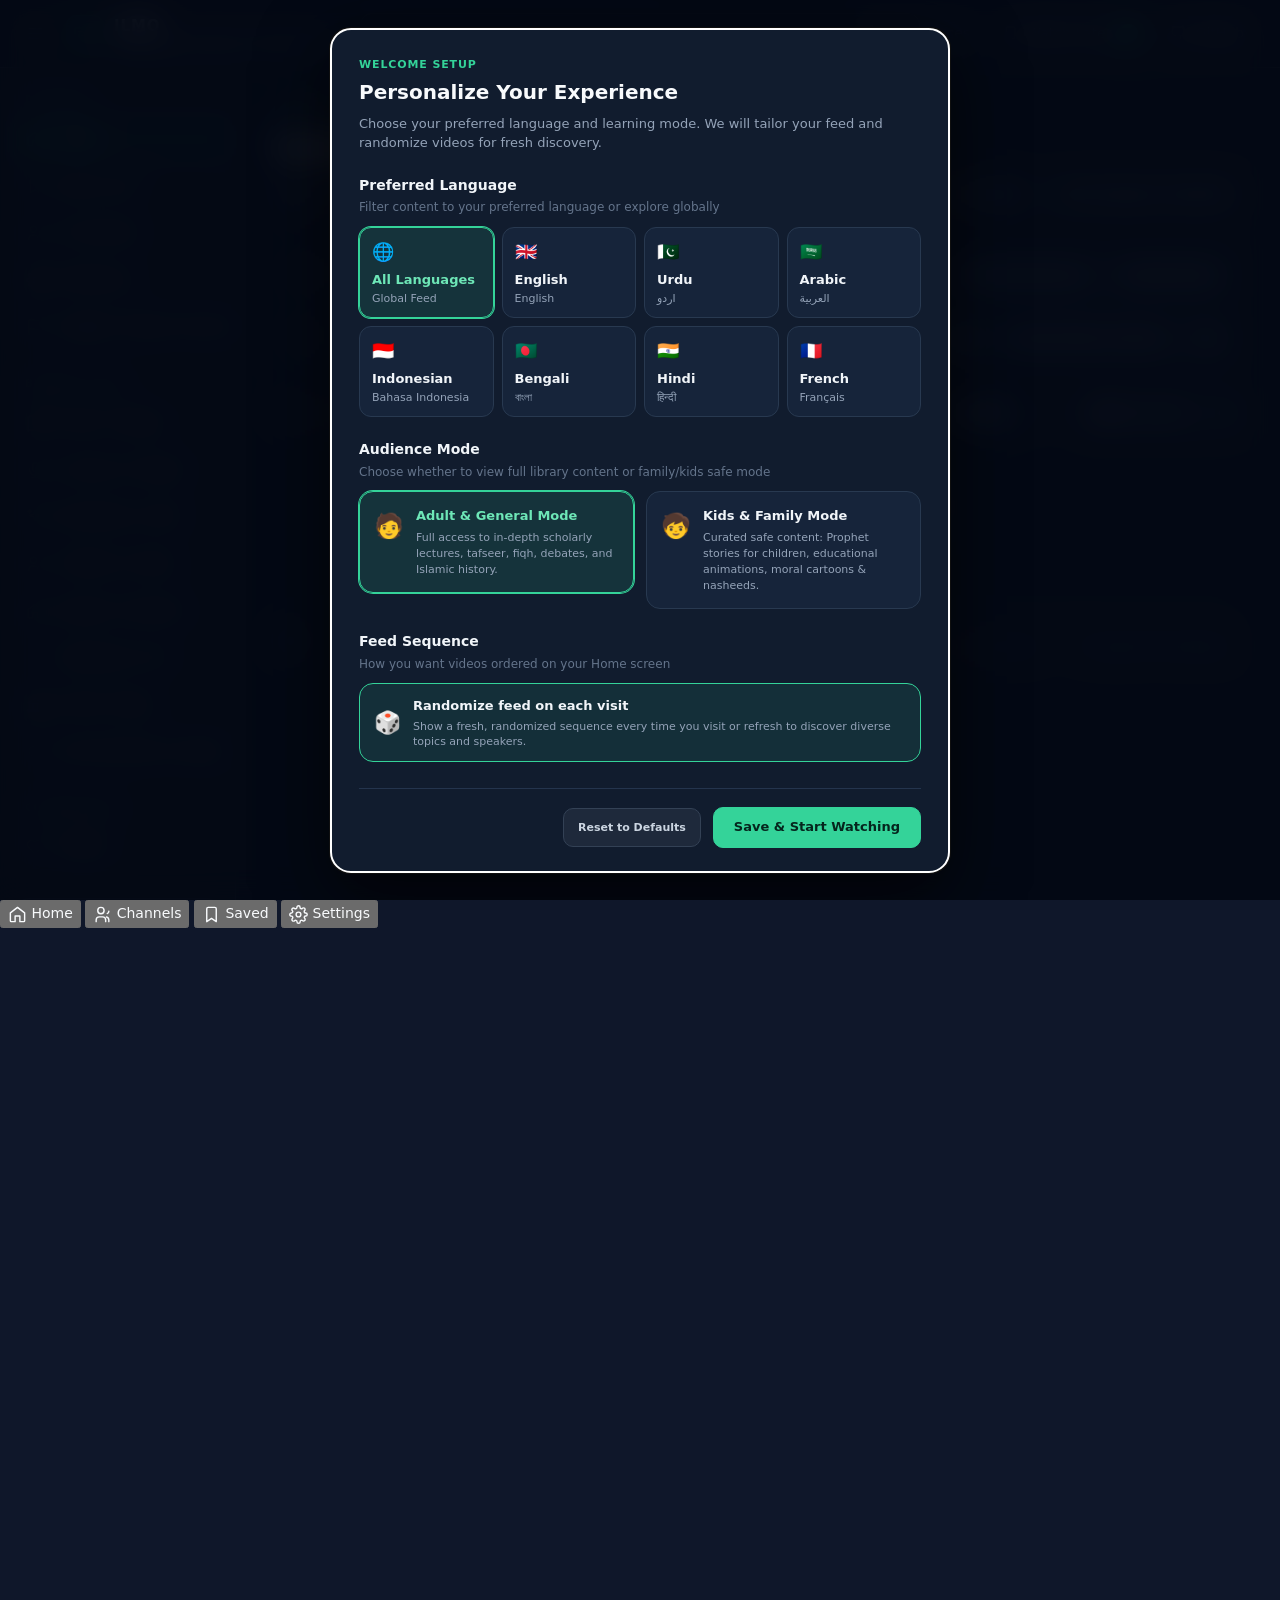
==== commit b5692360: "Rebrand website to ILMO with custom open-book logo and tagline" ====
--- a/test.html
+++ b/test.html
@@ -6,8 +6,9 @@
     <meta name="viewport" content="width=device-width, initial-scale=1">
     <meta name="theme-color" content="#0f172a">
     <meta name="description"
-        content="A calmer place to discover and watch Islamic lectures, Quran studies, reminders and educational videos.">
-    <title>Islamic Video Portal — Learn with focus</title>
+        content="ILMO — Islamic Knowledge Without Distraction. A quiet, ad-free space for authentic Islamic lectures, Quran studies, reminders and educational videos.">
+    <title>ILMO — Islamic Knowledge Without Distraction</title>
+    <link rel="icon" type="image/svg+xml" href="data:image/svg+xml,%3Csvg xmlns='http://www.w3.org/2000/svg' viewBox='0 0 48 48' fill='none'%3E%3Cg stroke='%2310B981' stroke-width='2.6' stroke-linecap='round' stroke-linejoin='round'%3E%3Cpath d='M24 16.5C19.5 12.8 13.5 11.8 7 14v21 c6.5-2.2 12.5-1.2 17 2.5'/%3E%3Cpath d='M24 16.5c4.5-3.7 10.5-4.7 17-2.5v21 c-6.5-2.2-12.5-1.2-17 2.5'/%3E%3C/g%3E%3Cg stroke='%2394A3B8' stroke-width='1.6' stroke-linecap='round'%3E%3Cpath d='M13 20c3-.7 5.8-.2 8.5 1.1'/%3E%3Cpath d='M13 26c3-.7 5.8-.2 8.5 1.1'/%3E%3Cpath d='M35 20c-3-.7-5.8-.2-8.5 1.1'/%3E%3Cpath d='M35 26c-3-.7-5.8-.2-8.5 1.1'/%3E%3C/g%3E%3C/svg%3E">
     <link rel="stylesheet" href="css/styles.css">
 </head>
 
@@ -122,12 +123,22 @@
                         <use href="#i-menu" />
                     </svg>
                 </button>
-                <a class="brand-lockup" href="#" id="brandHome" aria-label="Islamic Video Portal home">
-                    <span class="brand-mark"><svg class="icon">
-                            <use href="#i-play" />
-                        </svg></span>
-                    <span class="brand-name">Islamic Video Portal<span class="brand-caption">Knowledge with
-                            focus</span></span>
+                <a class="brand-lockup" href="#" id="brandHome" aria-label="ILMO - Islamic Knowledge Without Distraction">
+                    <span class="brand-mark" aria-hidden="true">
+                        <svg class="brand-logo" viewBox="0 0 48 48" width="30" height="30" fill="none">
+                            <g stroke="#10B981" stroke-width="2.6" stroke-linecap="round" stroke-linejoin="round">
+                                <path d="M24 16.5C19.5 12.8 13.5 11.8 7 14v21 c6.5-2.2 12.5-1.2 17 2.5"/>
+                                <path d="M24 16.5c4.5-3.7 10.5-4.7 17-2.5v21 c-6.5-2.2-12.5-1.2-17 2.5"/>
+                            </g>
+                            <g stroke="#94A3B8" stroke-width="1.6" stroke-linecap="round">
+                                <path d="M13 20c3-.7 5.8-.2 8.5 1.1"/>
+                                <path d="M13 26c3-.7 5.8-.2 8.5 1.1"/>
+                                <path d="M35 20c-3-.7-5.8-.2-8.5 1.1"/>
+                                <path d="M35 26c-3-.7-5.8-.2-8.5 1.1"/>
+                            </g>
+                        </svg>
+                    </span>
+                    <span class="brand-name">ILMO<span class="brand-caption">Knowledge Without Distraction</span></span>
                 </a>
             </div>
 
@@ -270,7 +281,7 @@
             <div class="content-inner">
                 <section class="page-intro" aria-labelledby="pageTitle">
                     <div>
-                        <div class="eyebrow">A focused library of Islamic knowledge</div>
+                        <div class="eyebrow">ILMO · Islamic Knowledge Without Distraction</div>
                         <h1 id="pageTitle">Learn with intention.</h1>
                         <p class="page-description" id="pageDescription">Explore thoughtful lectures, Quran studies and
                             reminders from selected Islamic educators.</p>
@@ -326,8 +337,8 @@
                 </section>
 
                 <footer class="site-footer">
-                    <span class="footer-brand">Islamic Video Portal</span>
-                    <span class="footer-note">A quiet space for beneficial knowledge. Videos are embedded from YouTube.</span>
+                    <span class="footer-brand">ILMO</span>
+                    <span class="footer-note">Islamic Knowledge Without Distraction. Videos are embedded from YouTube.</span>
                     <div class="footer-links">
                         <button class="footer-link-btn" id="footerChannelRequest" type="button">
                             <svg class="icon sm"><use href="#i-flag" /></svg>
@@ -372,8 +383,8 @@
             <div class="pref-header">
                 <div class="pref-title-group">
                     <span class="pref-kicker" id="prefModalKicker">First-time Setup</span>
-                    <h2 class="pref-title" id="prefModalTitle">Welcome to Islamic Video Portal</h2>
-                    <p class="pref-subtitle" id="prefModalSubtitle">Customize your experience. We will tailor your feed and randomize videos every time for fresh discovery.</p>
+                    <h2 class="pref-title" id="prefModalTitle">Welcome to ILMO</h2>
+                    <p class="pref-subtitle" id="prefModalSubtitle">Islamic Knowledge Without Distraction. Customize your preferences below for fresh, focused discovery.</p>
                 </div>
                 <button class="icon-button pref-close-btn" id="prefCloseBtn" type="button" aria-label="Close preferences">
                     <svg class="icon"><use href="#i-x" /></svg>
--- a/css/styles.css
+++ b/css/styles.css
@@ -163,36 +163,45 @@
  }
 
  .brand-mark {
-     width: 37px;
-     height: 37px;
+     width: 38px;
+     height: 38px;
      display: grid;
      place-items: center;
-     color: #06251e;
-     border-radius: 12px;
-     background: linear-gradient(145deg, #34d399, #0d9488);
-     box-shadow: 0 5px 18px rgba(16, 185, 129, .15);
- }
-
- .brand-mark .icon {
-     width: 21px;
-     height: 21px;
-     stroke-width: 2.1;
+     border-radius: 11px;
+     background: rgba(16, 185, 129, 0.08);
+     border: 1px solid rgba(16, 185, 129, 0.28);
+     box-shadow: 0 4px 14px rgba(0, 0, 0, 0.25);
+     flex-shrink: 0;
+     transition: all 0.2s ease;
+ }
+
+ .brand-lockup:hover .brand-mark {
+     background: rgba(16, 185, 129, 0.16);
+     border-color: rgba(16, 185, 129, 0.5);
+     box-shadow: 0 6px 18px rgba(16, 185, 129, 0.2);
+ }
+
+ .brand-mark .brand-logo {
+     width: 28px;
+     height: 28px;
+     display: block;
  }
 
  .brand-name {
-     font-size: 14px;
-     line-height: 1.2;
-     font-weight: 750;
-     letter-spacing: -.025em;
+     font-size: 15px;
+     line-height: 1.15;
+     font-weight: 800;
+     letter-spacing: .06em;
      white-space: nowrap;
+     color: var(--text);
  }
 
  .brand-caption {
      display: block;
-     margin-top: 3px;
+     margin-top: 2px;
      color: var(--muted);
-     font-size: 10px;
-     font-weight: 500;
+     font-size: 9.5px;
+     font-weight: 600;
      letter-spacing: .055em;
      text-transform: uppercase;
  }
@@ -1755,9 +1764,14 @@
      }
 
      .brand-mark {
-         width: 32px;
-         height: 32px;
+         width: 34px;
+         height: 34px;
          border-radius: 9px;
+     }
+
+     .brand-mark .brand-logo {
+         width: 24px;
+         height: 24px;
      }
 
      .menu-toggle {
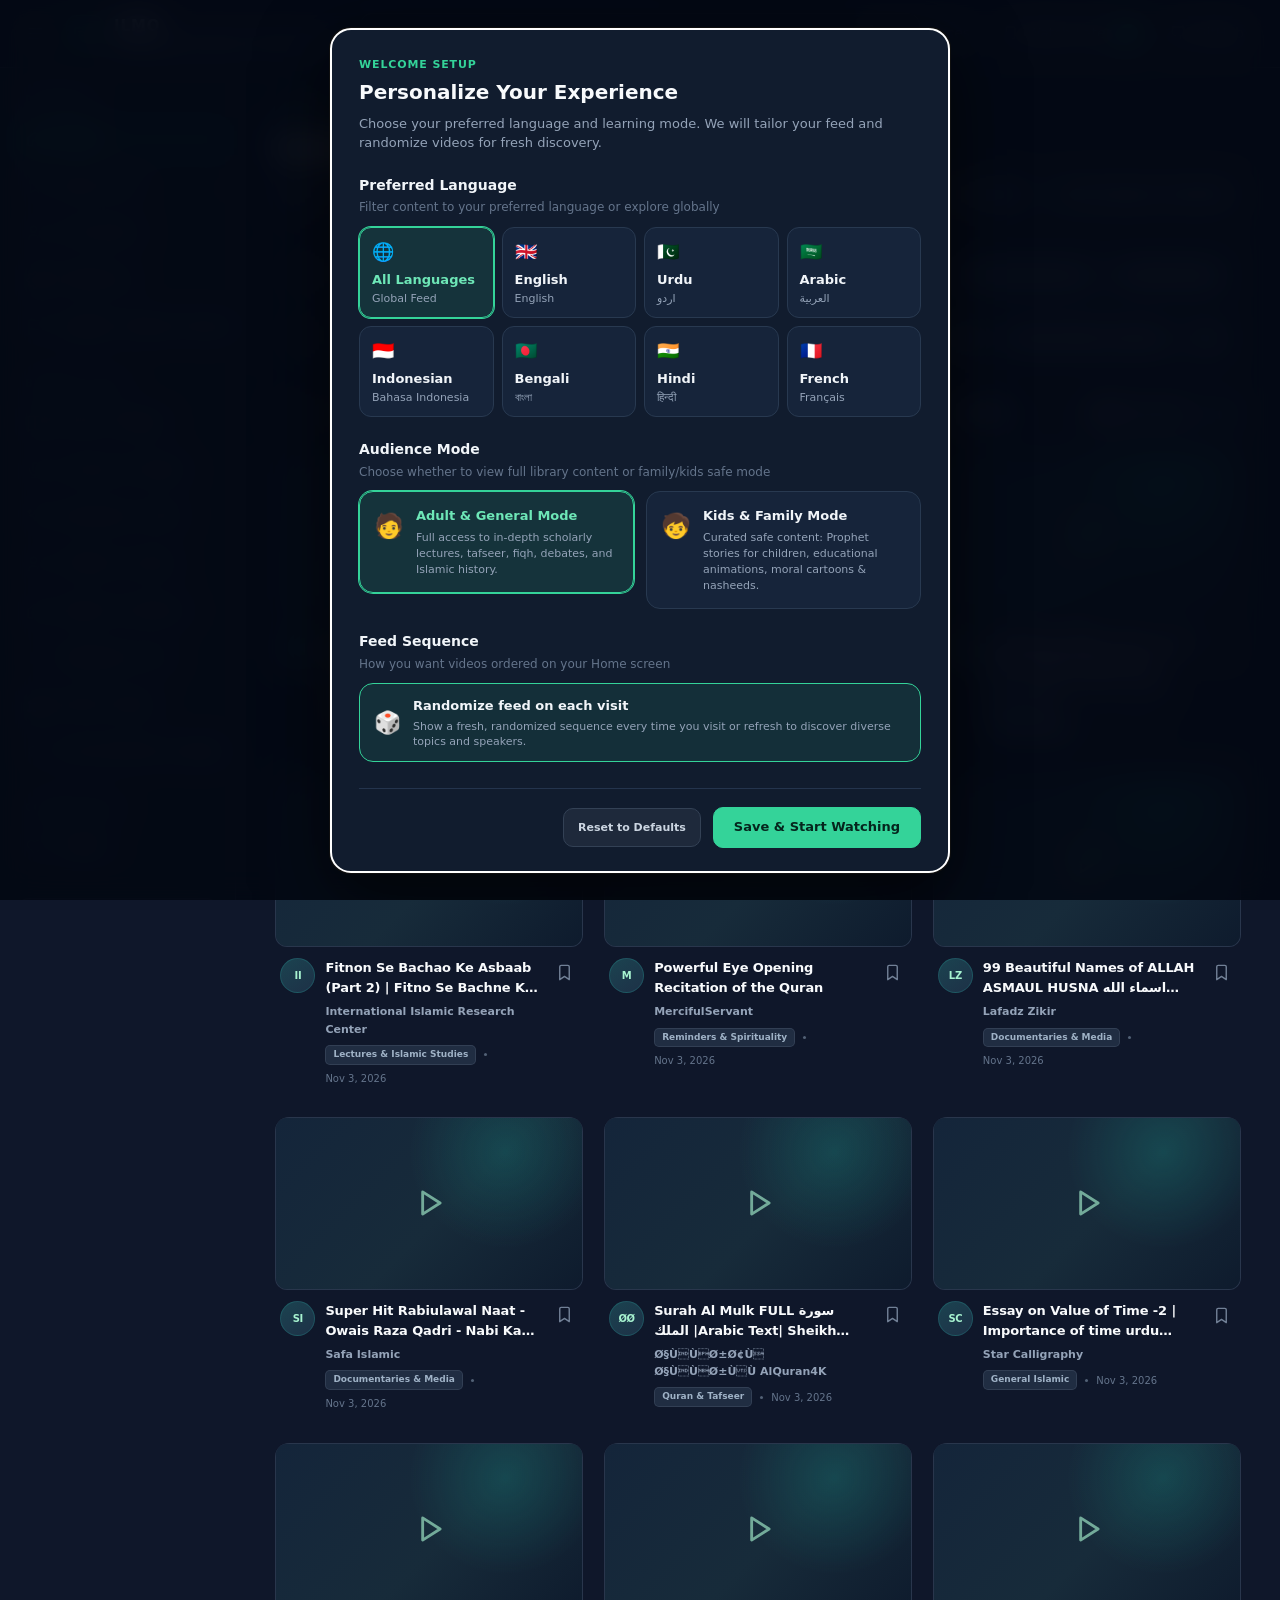
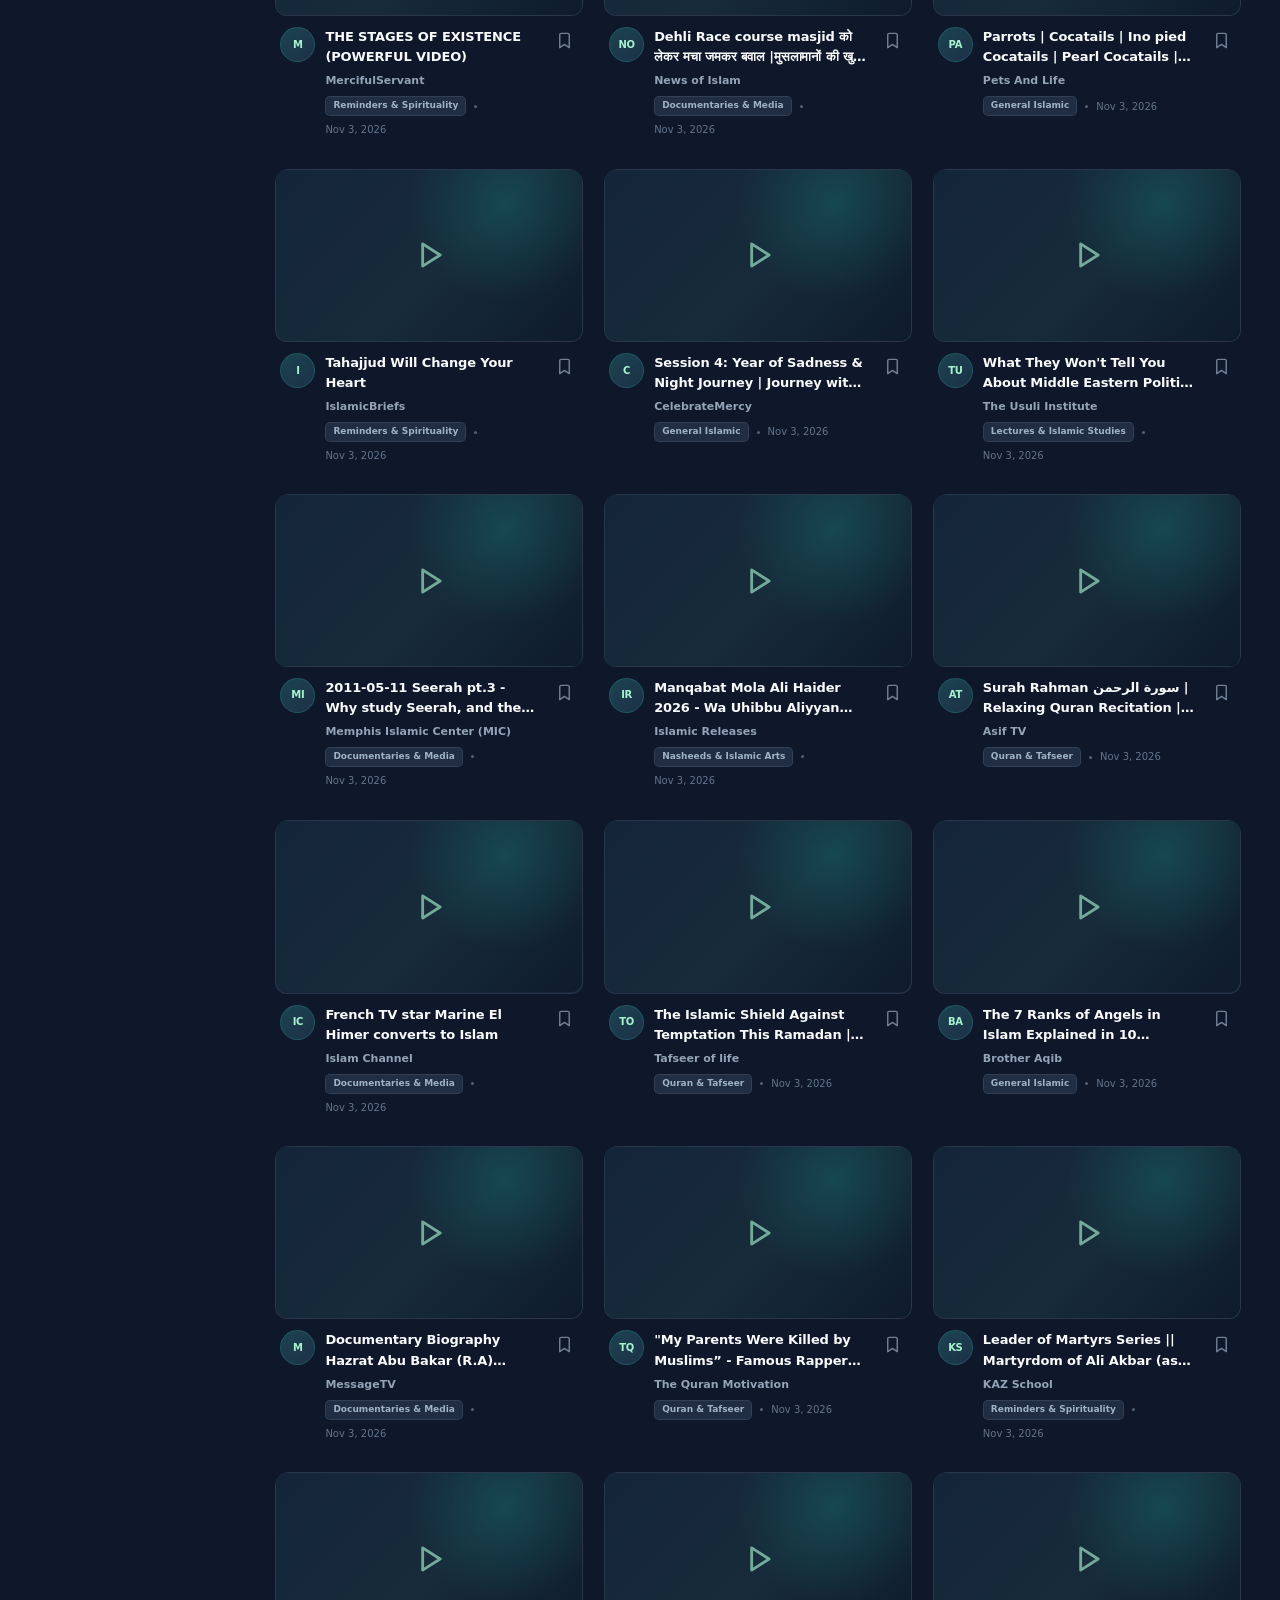
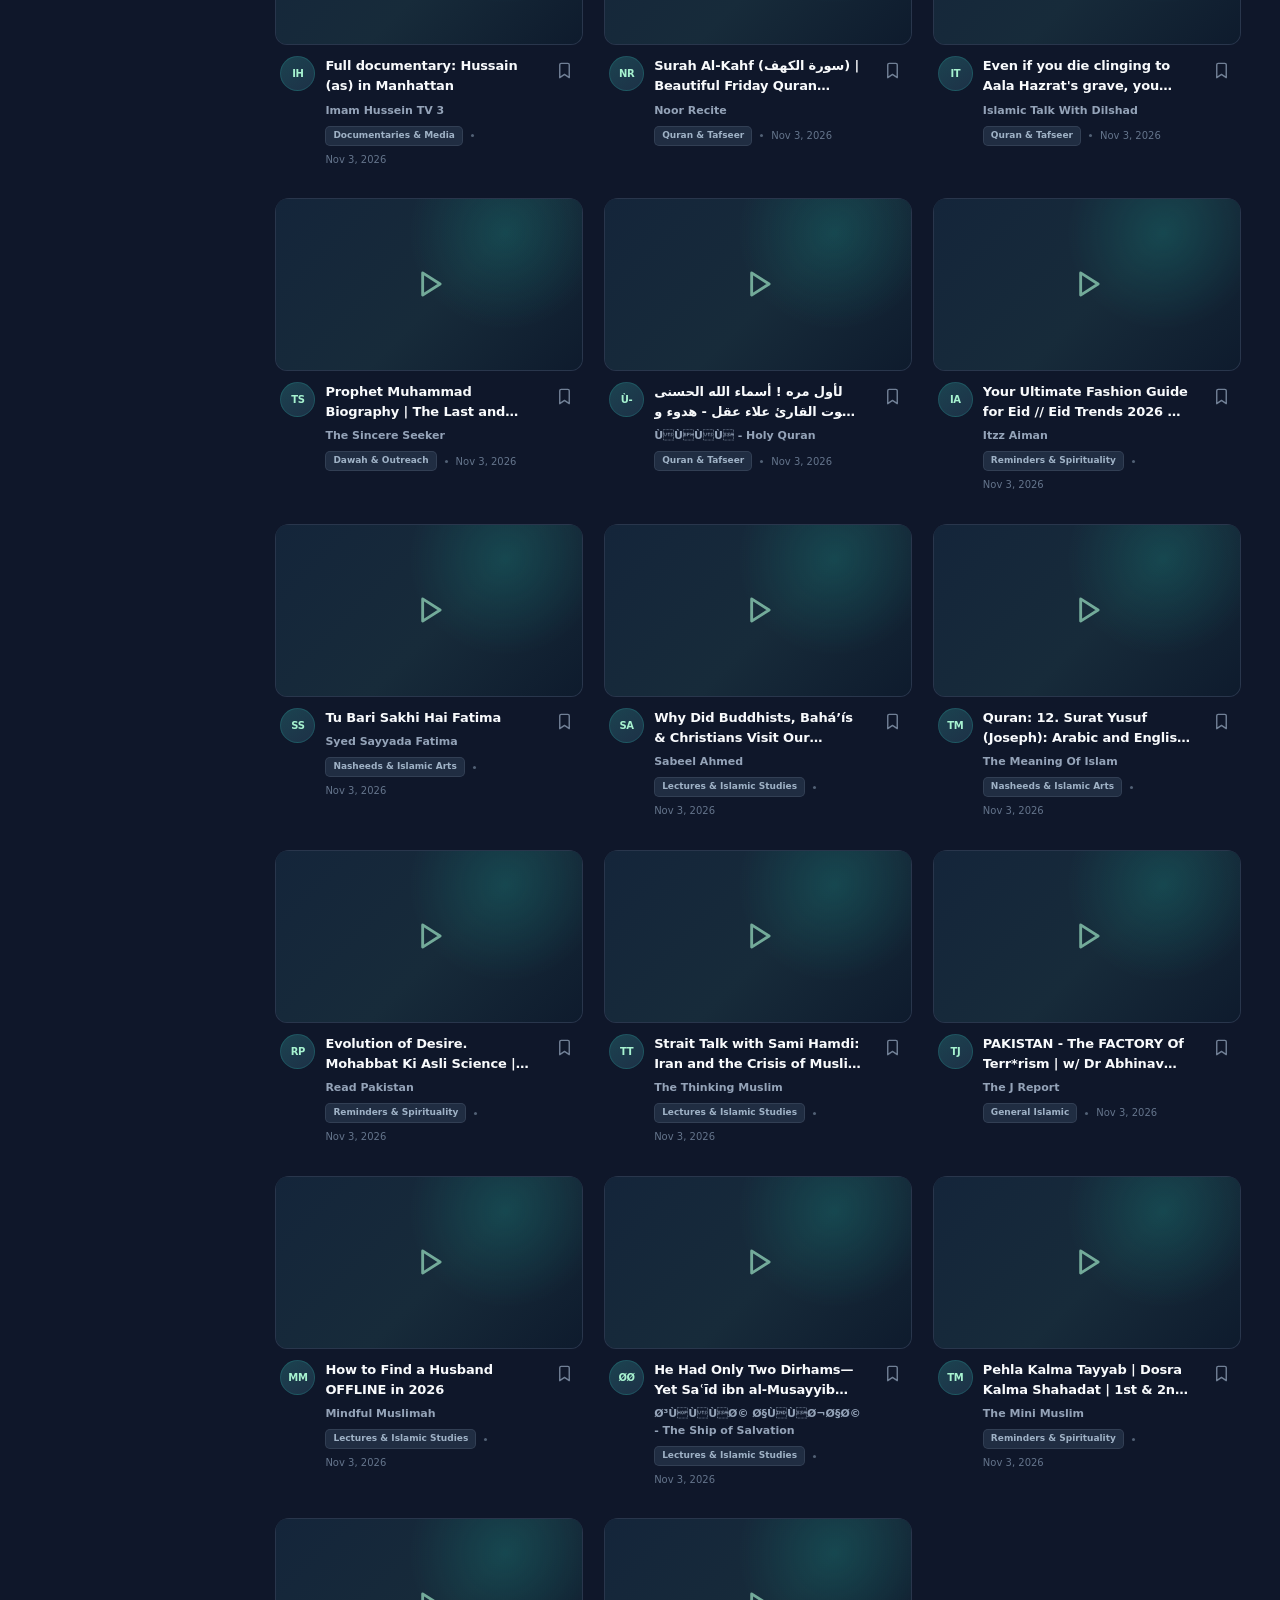
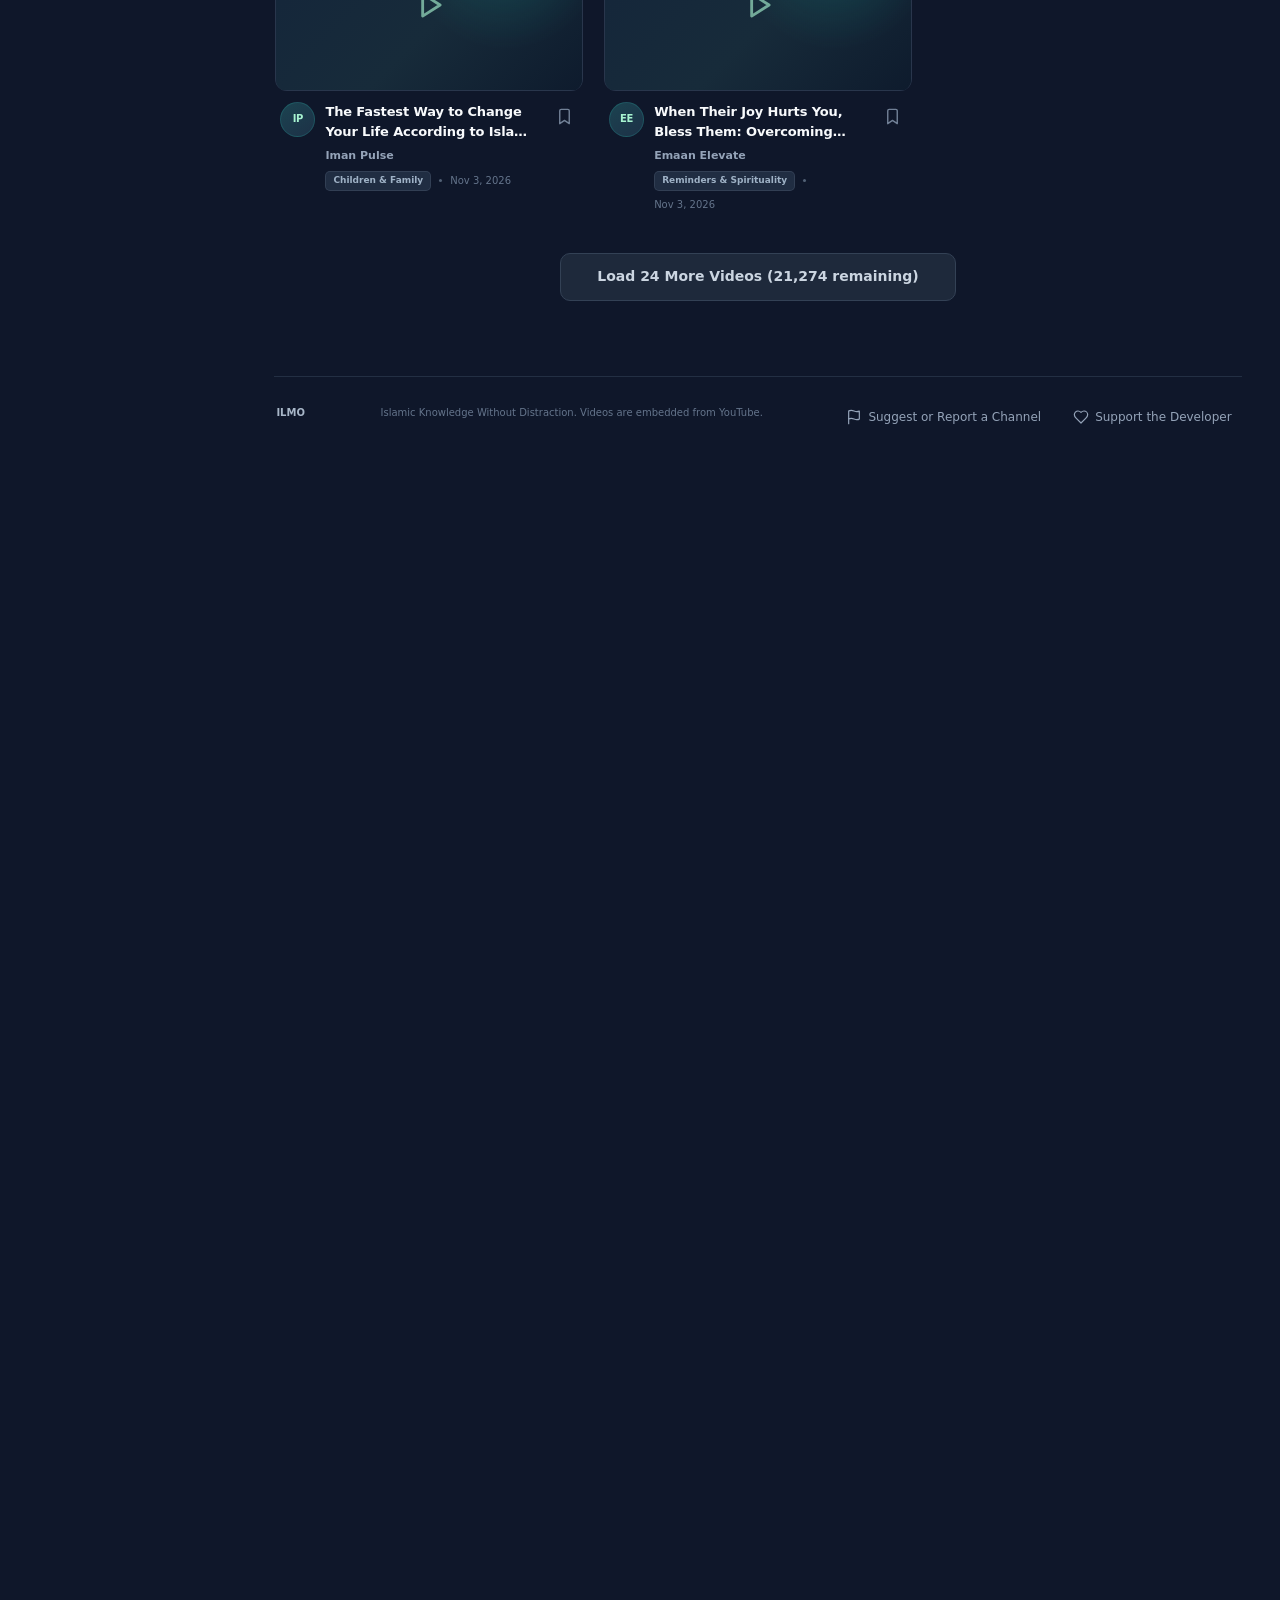
==== commit 2f34f971: "Reinforce fixed top navigation on mobile with hardware acceleration and cache buster" ====
--- a/test.html
+++ b/test.html
@@ -9,7 +9,7 @@
         content="ILMO — Islamic Knowledge Without Distraction. A quiet, ad-free space for authentic Islamic lectures, Quran studies, reminders and educational videos.">
     <title>ILMO — Islamic Knowledge Without Distraction</title>
     <link rel="icon" type="image/svg+xml" href="data:image/svg+xml,%3Csvg xmlns='http://www.w3.org/2000/svg' viewBox='0 0 48 48' fill='none'%3E%3Cg stroke='%2310B981' stroke-width='2.6' stroke-linecap='round' stroke-linejoin='round'%3E%3Cpath d='M24 16.5C19.5 12.8 13.5 11.8 7 14v21 c6.5-2.2 12.5-1.2 17 2.5'/%3E%3Cpath d='M24 16.5c4.5-3.7 10.5-4.7 17-2.5v21 c-6.5-2.2-12.5-1.2-17 2.5'/%3E%3C/g%3E%3Cg stroke='%2394A3B8' stroke-width='1.6' stroke-linecap='round'%3E%3Cpath d='M13 20c3-.7 5.8-.2 8.5 1.1'/%3E%3Cpath d='M13 26c3-.7 5.8-.2 8.5 1.1'/%3E%3Cpath d='M35 20c-3-.7-5.8-.2-8.5 1.1'/%3E%3Cpath d='M35 26c-3-.7-5.8-.2-8.5 1.1'/%3E%3C/g%3E%3C/svg%3E">
-    <link rel="stylesheet" href="css/styles.css">
+    <link rel="stylesheet" href="css/styles.css?v=2.0.2">
 </head>
 
 <body>
--- a/css/styles.css
+++ b/css/styles.css
@@ -37,7 +37,9 @@
      min-width: 320px;
      max-width: 100vw;
      overflow-x: hidden;
+     overflow-x: clip;
      scroll-behavior: smooth;
+     -webkit-text-size-adjust: 100%;
  }
 
  body {
@@ -46,6 +48,7 @@
      max-width: 100vw;
      min-height: 100vh;
      overflow-x: hidden;
+     overflow-x: clip;
      background: var(--bg);
      color: var(--text);
      font-size: 14px;
@@ -123,13 +126,21 @@
 3. HEADER
 ========================================================= */
  .site-header {
-     position: sticky;
-     top: 0;
-     z-index: 100;
+     position: fixed !important;
+     top: 0 !important;
+     left: 0 !important;
+     right: 0 !important;
+     width: 100% !important;
+     z-index: 140 !important;
      height: var(--header-height);
-     background: rgba(15, 23, 42, .92);
+     background: rgba(15, 23, 42, .96);
      border-bottom: 1px solid rgba(51, 65, 85, .78);
      backdrop-filter: blur(18px);
+     -webkit-backdrop-filter: blur(18px);
+     -webkit-transform: translate3d(0, 0, 0);
+     transform: translate3d(0, 0, 0);
+     -webkit-backface-visibility: hidden;
+     backface-visibility: hidden;
  }
 
  .header-inner {
@@ -359,7 +370,7 @@
      grid-template-columns: var(--sidebar-wide) minmax(0, 1fr);
      max-width: 1800px;
      min-height: calc(100vh - var(--header-height));
-     margin: 0 auto;
+     margin: var(--header-height) auto 0;
      transition: grid-template-columns .24s var(--ease);
  }
 
@@ -1558,6 +1569,11 @@
      }
  }
 
+ /* Mobile bottom navigation: strictly hidden on desktop & tablets (> 820px) */
+ .mobile-bottom-nav {
+     display: none;
+ }
+
  /* =========================================================
 11. RESPONSIVE LAYOUT
 ========================================================= */
@@ -1593,6 +1609,17 @@
  }
 
  @media (max-width: 820px) {
+     .site-header {
+         position: fixed !important;
+         top: 0 !important;
+         left: 0 !important;
+         right: 0 !important;
+         width: 100% !important;
+         z-index: 140 !important;
+         -webkit-transform: translate3d(0, 0, 0);
+         transform: translate3d(0, 0, 0);
+     }
+
      .header-inner {
          grid-template-columns: minmax(145px, auto) minmax(150px, 1fr) auto;
          gap: 12px;
@@ -1600,8 +1627,9 @@
      }
 
      .app-shell {
-         display: block;
+         display: block !important;
          min-height: calc(100vh - var(--header-height));
+         margin-top: var(--header-height) !important;
      }
 
      .sidebar {
@@ -1739,7 +1767,19 @@
      }
 
      .site-header {
-         height: var(--header-height);
+         position: fixed !important;
+         top: 0 !important;
+         left: 0 !important;
+         right: 0 !important;
+         width: 100% !important;
+         height: var(--header-height) !important;
+         z-index: 140 !important;
+         -webkit-transform: translate3d(0, 0, 0);
+         transform: translate3d(0, 0, 0);
+     }
+
+     .app-shell {
+         margin-top: var(--header-height) !important;
      }
 
      .header-inner {
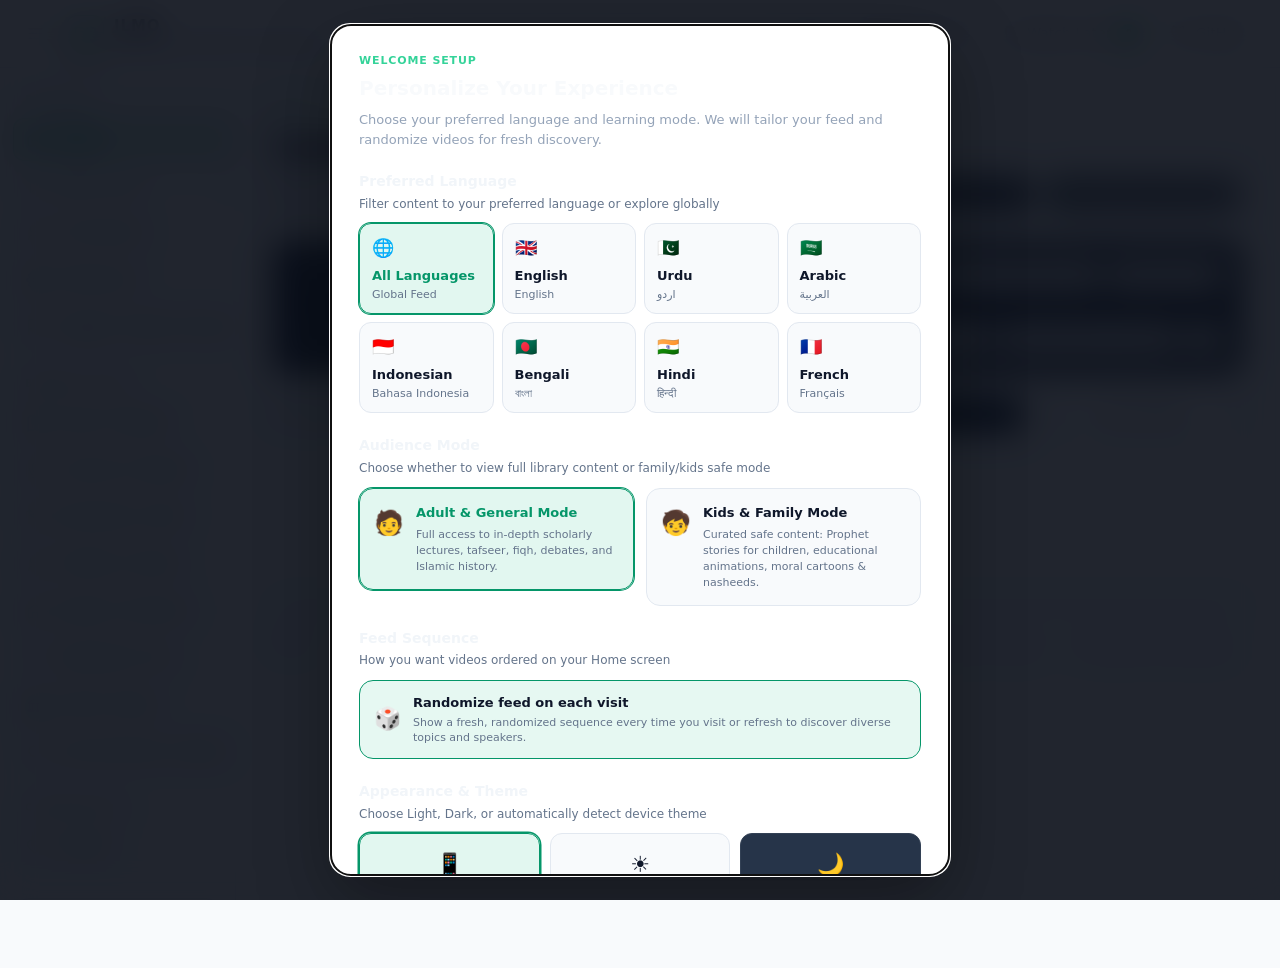
==== commit c60dcdb6: "feat: app installation & infinite scroll & light theme" ====
--- a/test.html
+++ b/test.html
@@ -5,10 +5,31 @@
     <meta charset="UTF-8">
     <meta name="viewport" content="width=device-width, initial-scale=1">
     <meta name="theme-color" content="#0f172a">
+    <script>
+        (function() {
+            try {
+                var raw = localStorage.getItem("ilmo_user_preferences_v1");
+                var prefs = raw ? JSON.parse(raw) : {};
+                var theme = prefs.theme || "system";
+                var prefersDark = window.matchMedia && window.matchMedia("(prefers-color-scheme: dark)").matches;
+                var effective = theme === "system" ? (prefersDark ? "dark" : "light") : theme;
+                document.documentElement.setAttribute("data-theme", effective);
+                document.documentElement.setAttribute("data-theme-setting", theme);
+                var meta = document.querySelector('meta[name="theme-color"]');
+                if (meta) meta.setAttribute("content", effective === "dark" ? "#0f172a" : "#f8fafc");
+            } catch (e) {}
+        })();
+    </script>
+    <meta name="apple-mobile-web-app-capable" content="yes">
+    <meta name="apple-mobile-web-app-status-bar-style" content="black-translucent">
+    <meta name="apple-mobile-web-app-title" content="ILMO">
     <meta name="description"
         content="ILMO — Islamic Knowledge Without Distraction. A quiet, ad-free space for authentic Islamic lectures, Quran studies, reminders and educational videos.">
     <title>ILMO — Islamic Knowledge Without Distraction</title>
-    <link rel="icon" type="image/svg+xml" href="data:image/svg+xml,%3Csvg xmlns='http://www.w3.org/2000/svg' viewBox='0 0 48 48' fill='none'%3E%3Cg stroke='%2310B981' stroke-width='2.6' stroke-linecap='round' stroke-linejoin='round'%3E%3Cpath d='M24 16.5C19.5 12.8 13.5 11.8 7 14v21 c6.5-2.2 12.5-1.2 17 2.5'/%3E%3Cpath d='M24 16.5c4.5-3.7 10.5-4.7 17-2.5v21 c-6.5-2.2-12.5-1.2-17 2.5'/%3E%3C/g%3E%3Cg stroke='%2394A3B8' stroke-width='1.6' stroke-linecap='round'%3E%3Cpath d='M13 20c3-.7 5.8-.2 8.5 1.1'/%3E%3Cpath d='M13 26c3-.7 5.8-.2 8.5 1.1'/%3E%3Cpath d='M35 20c-3-.7-5.8-.2-8.5 1.1'/%3E%3Cpath d='M35 26c-3-.7-5.8-.2-8.5 1.1'/%3E%3C/g%3E%3C/svg%3E">
+    <link rel="manifest" href="manifest.json">
+    <link rel="icon" type="image/svg+xml" href="icons/icon.svg">
+    <link rel="icon" type="image/png" sizes="192x192" href="icons/icon-192.png">
+    <link rel="apple-touch-icon" href="icons/icon-192.png">
     <link rel="stylesheet" href="css/styles.css?v=2.0.2">
 </head>
 
@@ -77,6 +98,10 @@
         </symbol>
         <symbol id="i-moon" viewBox="0 0 24 24">
             <path d="M20.5 14.5A8.5 8.5 0 0 1 9.5 3.5 8.5 8.5 0 1 0 20.5 14.5Z" />
+        </symbol>
+        <symbol id="i-sun" viewBox="0 0 24 24">
+            <circle cx="12" cy="12" r="5" />
+            <path d="M12 1v2M12 21v2M4.22 4.22l1.42 1.42M18.36 18.36l1.42 1.42M1 12h2M21 12h2M4.22 19.78l1.42-1.42M18.36 5.64l1.42-1.42" />
         </symbol>
         <symbol id="i-alert" viewBox="0 0 24 24">
             <path d="M10.3 3.9 2.2 18a2 2 0 0 0 1.7 3h16.2a2 2 0 0 0 1.7-3L13.7 3.9a2 2 0 0 0-3.4 0Z" />
@@ -156,6 +181,12 @@
             </label>
 
             <div class="header-actions">
+                <button class="header-action" id="themeToggle" type="button" aria-label="Toggle Theme" title="Theme: Device Default">
+                    <svg class="icon">
+                        <use href="#i-moon" />
+                    </svg>
+                    <span class="action-label" id="themeLabel">Theme</span>
+                </button>
                 <button class="header-action" id="settingsShortcut" type="button" aria-label="Portal Preferences">
                     <svg class="icon">
                         <use href="#i-settings" />
@@ -489,6 +520,31 @@
                         </div>
                     </label>
                 </div>
+
+                <!-- Theme / Appearance -->
+                <div class="pref-group">
+                    <label class="pref-label">
+                        <span class="pref-label-main">Appearance & Theme</span>
+                        <span class="pref-label-sub">Choose Light, Dark, or automatically detect device theme</span>
+                    </label>
+                    <div class="pref-theme-grid" id="prefThemeGrid">
+                        <button type="button" class="theme-card active" data-theme="system">
+                            <span class="theme-card-icon">📱</span>
+                            <span class="theme-card-title">Device Theme</span>
+                            <span class="theme-card-desc">Match phone / PC</span>
+                        </button>
+                        <button type="button" class="theme-card" data-theme="light">
+                            <span class="theme-card-icon">☀️</span>
+                            <span class="theme-card-title">Light Theme</span>
+                            <span class="theme-card-desc">Clean & bright</span>
+                        </button>
+                        <button type="button" class="theme-card" data-theme="dark">
+                            <span class="theme-card-icon">🌙</span>
+                            <span class="theme-card-title">Dark Theme</span>
+                            <span class="theme-card-desc">Quiet night mode</span>
+                        </button>
+                    </div>
+                </div>
             </div>
 
             <div class="pref-footer">
@@ -589,7 +645,8 @@
             </div>
             <div class="player-frame-wrap">
                 <iframe id="videoFrame" src="" title="Selected Islamic video"
-                    allow="autoplay; fullscreen; picture-in-picture"
+                    sandbox="allow-scripts allow-same-origin allow-presentation allow-forms"
+                    allow="accelerometer; clipboard-write; encrypted-media; gyroscope; picture-in-picture; web-share"
                     allowfullscreen referrerpolicy="strict-origin-when-cross-origin"></iframe>
                 <div class="player-unavailable" id="playerUnavailable">
                     <svg class="icon">
--- a/css/styles.css
+++ b/css/styles.css
@@ -17,6 +17,10 @@
      --accent-2: #14b8a6;
      --accent-hover: #34d399;
      --danger: #f87171;
+     --header-bg: rgba(15, 23, 42, .96);
+     --header-border: rgba(51, 65, 85, .78);
+     --sidebar-bg: rgba(17, 28, 49, .48);
+     --sidebar-border: rgba(51, 65, 85, .7);
      --sidebar-wide: 236px;
      --sidebar-narrow: 76px;
      --header-height: 68px;
@@ -25,6 +29,74 @@
      --radius-lg: 20px;
      --ease: cubic-bezier(.2, .75, .25, 1);
      font-family: Inter, ui-sans-serif, system-ui, -apple-system, BlinkMacSystemFont, "Segoe UI", sans-serif;
+ }
+
+ [data-theme="light"] {
+     color-scheme: light;
+     --bg: #f8fafc;
+     --bg-soft: #f1f5f9;
+     --surface: #ffffff;
+     --surface-raised: #f8fafc;
+     --surface-hover: #f1f5f9;
+     --border: #e2e8f0;
+     --text: #0f172a;
+     --text-soft: #334155;
+     --muted: #64748b;
+     --muted-2: #94a3b8;
+     --accent: #059669;
+     --accent-2: #0d9488;
+     --accent-hover: #10b981;
+     --danger: #ef4444;
+     --header-bg: rgba(255, 255, 255, .94);
+     --header-border: rgba(226, 232, 240, .9);
+     --sidebar-bg: rgba(248, 250, 252, .85);
+     --sidebar-border: rgba(226, 232, 240, .85);
+ }
+
+ [data-theme="dark"] {
+     color-scheme: dark;
+     --bg: #0f172a;
+     --bg-soft: #111c31;
+     --surface: #1e293b;
+     --surface-raised: #263449;
+     --surface-hover: #2c3b52;
+     --border: #334155;
+     --text: #f8fafc;
+     --text-soft: #cbd5e1;
+     --muted: #94a3b8;
+     --muted-2: #64748b;
+     --accent: #10b981;
+     --accent-2: #14b8a6;
+     --accent-hover: #34d399;
+     --danger: #f87171;
+     --header-bg: rgba(15, 23, 42, .96);
+     --header-border: rgba(51, 65, 85, .78);
+     --sidebar-bg: rgba(17, 28, 49, .48);
+     --sidebar-border: rgba(51, 65, 85, .7);
+ }
+
+ @media (prefers-color-scheme: light) {
+     :root:not([data-theme="dark"]) {
+         color-scheme: light;
+         --bg: #f8fafc;
+         --bg-soft: #f1f5f9;
+         --surface: #ffffff;
+         --surface-raised: #f8fafc;
+         --surface-hover: #f1f5f9;
+         --border: #e2e8f0;
+         --text: #0f172a;
+         --text-soft: #334155;
+         --muted: #64748b;
+         --muted-2: #94a3b8;
+         --accent: #059669;
+         --accent-2: #0d9488;
+         --accent-hover: #10b981;
+         --danger: #ef4444;
+         --header-bg: rgba(255, 255, 255, .94);
+         --header-border: rgba(226, 232, 240, .9);
+         --sidebar-bg: rgba(248, 250, 252, .85);
+         --sidebar-border: rgba(226, 232, 240, .85);
+     }
  }
 
  *,
@@ -133,8 +205,8 @@
      width: 100% !important;
      z-index: 140 !important;
      height: var(--header-height);
-     background: rgba(15, 23, 42, .96);
-     border-bottom: 1px solid rgba(51, 65, 85, .78);
+     background: var(--header-bg);
+     border-bottom: 1px solid var(--header-border);
      backdrop-filter: blur(18px);
      -webkit-backdrop-filter: blur(18px);
      -webkit-transform: translate3d(0, 0, 0);
@@ -252,16 +324,16 @@
      gap: 10px;
      padding: 0 12px;
      color: var(--muted);
-     background: #0b1425;
+     background: var(--surface);
      border: 1px solid var(--border);
      border-radius: 12px;
      transition: border-color .18s ease, box-shadow .18s ease, background .18s ease;
  }
 
  .search-wrap:focus-within {
-     background: #0d192c;
-     border-color: rgba(16, 185, 129, .8);
-     box-shadow: 0 0 0 3px rgba(16, 185, 129, .1);
+     background: var(--surface-raised);
+     border-color: var(--accent);
+     box-shadow: 0 0 0 3px rgba(16, 185, 129, .15);
  }
 
  .search-wrap>.icon {
@@ -386,10 +458,10 @@
      overflow-y: auto;
      overflow-x: hidden;
      padding: 24px 13px 20px;
-     background: rgba(17, 28, 49, .48);
-     border-right: 1px solid rgba(51, 65, 85, .7);
+     background: var(--sidebar-bg);
+     border-right: 1px solid var(--sidebar-border);
      scrollbar-width: thin;
-     scrollbar-color: #334155 transparent;
+     scrollbar-color: var(--border) transparent;
      transition: transform .25s var(--ease), width .25s var(--ease);
  }
 
@@ -440,18 +512,20 @@
  }
 
  .nav-item:hover {
-     color: var(--text);
-     background: rgba(38, 52, 73, .72);
+     color: var(--accent);
+     background: rgba(16, 185, 129, .08);
+     border-color: rgba(16, 185, 129, .25);
  }
 
  .nav-item.active {
-     color: #a7f3d0;
-     background: rgba(16, 185, 129, .11);
-     border-color: rgba(16, 185, 129, .18);
+     color: var(--accent);
+     background: rgba(16, 185, 129, .14);
+     border-color: rgba(16, 185, 129, .35);
+     font-weight: 700;
  }
 
  .nav-item.active .icon {
-     color: var(--accent-hover);
+     color: var(--accent);
  }
 
  .nav-count {
@@ -465,8 +539,8 @@
      margin: 29px 3px 0;
      padding: 14px 13px;
      color: var(--muted);
-     background: rgba(30, 41, 59, .64);
-     border: 1px solid rgba(51, 65, 85, .72);
+     background: var(--surface);
+     border: 1px solid var(--border);
      border-radius: 13px;
      font-size: 11px;
      line-height: 1.6;
@@ -659,9 +733,9 @@
      min-height: 31px;
      flex: 0 0 auto;
      padding: 0 12px;
-     color: #a9b7c9;
-     background: #1a2940;
-     border: 1px solid #2e405a;
+     color: var(--text-soft);
+     background: var(--surface-raised);
+     border: 1px solid var(--border);
      border-radius: 9px;
      cursor: pointer;
      font-size: 11px;
@@ -672,8 +746,8 @@
 
  .filter-chip:hover {
      color: var(--text);
-     background: #263850;
-     border-color: #49617e;
+     background: var(--surface-hover);
+     border-color: var(--accent);
  }
 
  .filter-chip:active {
@@ -681,10 +755,10 @@
  }
 
  .filter-chip.active {
-     color: #a7f3d0;
-     background: rgba(16, 185, 129, .13);
-     border-color: rgba(16, 185, 129, .47);
-     box-shadow: inset 0 0 0 1px rgba(16, 185, 129, .05);
+     color: var(--text);
+     background: rgba(16, 185, 129, .15);
+     border-color: var(--accent);
+     box-shadow: inset 0 0 0 1px var(--accent);
  }
 
  .toolbar {
@@ -720,8 +794,8 @@
  .sort-select {
      min-height: 35px;
      padding: 0 30px 0 11px;
-     color: var(--text-soft);
-     background: #17243a;
+     color: var(--text);
+     background: var(--surface);
      border: 1px solid var(--border);
      border-radius: 9px;
      outline-offset: 2px;
@@ -730,7 +804,7 @@
  }
 
  .sort-select:hover {
-     border-color: #52647b;
+     border-color: var(--accent);
  }
 
  /* =========================================================
@@ -762,9 +836,9 @@
 
  .video-card:hover {
      transform: translateY(-3px);
-     background: rgba(30, 41, 59, .45);
-     border-color: rgba(71, 85, 105, .55);
-     box-shadow: 0 12px 28px rgba(0, 0, 0, .18);
+     background: var(--surface-hover);
+     border-color: var(--border);
+     box-shadow: 0 12px 28px rgba(0, 0, 0, .08);
  }
 
  @keyframes card-in {
@@ -1146,14 +1220,14 @@
      max-height: calc(100vh - 56px);
      overflow-y: auto;
      padding: 19px;
-     background: #111c2e;
-     border: 1px solid #3a4a60;
+     background: var(--surface);
+     border: 1px solid var(--border);
      border-radius: 20px;
-     box-shadow: 0 30px 100px rgba(0, 0, 0, .58);
+     box-shadow: 0 30px 100px rgba(0, 0, 0, .4);
      transform: translateY(13px) scale(.985);
      transition: transform .28s var(--ease);
      scrollbar-width: thin;
-     scrollbar-color: #475569 transparent;
+     scrollbar-color: var(--border) transparent;
  }
 
  .player-modal.is-open .player-dialog {
@@ -1170,8 +1244,8 @@
      gap: 12px;
      margin: -19px -19px 13px;
      padding: 12px 14px;
-     background: #111c2e;
-     border-bottom: 1px solid rgba(51, 65, 85, .8);
+     background: var(--surface);
+     border-bottom: 1px solid var(--border);
      border-radius: 19px 19px 0 0;
  }
 
@@ -1338,9 +1412,9 @@
  .description-box {
      margin-top: 17px;
      padding: 14px 15px;
-     color: #b8c5d4;
-     background: rgba(30, 41, 59, .72);
-     border: 1px solid rgba(51, 65, 85, .78);
+     color: var(--text-soft);
+     background: var(--surface-raised);
+     border: 1px solid var(--border);
      border-radius: 12px;
      font-size: 12px;
      line-height: 1.75;
@@ -1360,7 +1434,7 @@
  .description-toggle {
      margin-top: 9px;
      padding: 0;
-     color: #6ee7b7;
+     color: var(--accent);
      background: transparent;
      border: 0;
      cursor: pointer;
@@ -1369,7 +1443,7 @@
  }
 
  .description-toggle:hover {
-     color: #a7f3d0;
+     color: var(--accent-hover);
  }
 
  /* In-portal suggestions: every card opens another local video in this
@@ -1377,7 +1451,7 @@
  .recommendations {
      margin-top: 23px;
      padding-top: 19px;
-     border-top: 1px solid rgba(51, 65, 85, .78);
+     border-top: 1px solid var(--border);
  }
 
  .recommendations-heading {
@@ -1398,7 +1472,7 @@
 
  .recommendations-heading p {
      margin: 3px 0 0;
-     color: var(--muted-2);
+     color: var(--muted);
      font-size: 10px;
  }
 
@@ -1414,8 +1488,8 @@
      padding: 0;
      color: var(--text);
      text-align: left;
-     background: rgba(30, 41, 59, .65);
-     border: 1px solid rgba(51, 65, 85, .85);
+     background: var(--surface-raised);
+     border: 1px solid var(--border);
      border-radius: 11px;
      cursor: pointer;
      transition: transform .18s ease, border-color .18s ease, background .18s ease;
@@ -1423,8 +1497,8 @@
 
  .recommendation-card:hover {
      transform: translateY(-2px);
-     background: #263449;
-     border-color: rgba(52, 211, 153, .5);
+     background: var(--surface-hover);
+     border-color: var(--accent);
  }
 
  .recommendation-thumb {
@@ -1433,7 +1507,7 @@
      width: 100%;
      aspect-ratio: 16 / 9;
      overflow: hidden;
-     background: linear-gradient(135deg, #14253a, #1d3c49);
+     background: var(--surface);
  }
 
  .recommendation-thumb img {
@@ -1483,7 +1557,7 @@
      display: -webkit-box;
      min-height: 35px;
      overflow: hidden;
-     color: var(--text-soft);
+     color: var(--text);
      font-size: 10px;
      font-weight: 700;
      line-height: 1.5;
@@ -1495,7 +1569,7 @@
      display: block;
      overflow: hidden;
      margin-top: 5px;
-     color: var(--muted-2);
+     color: var(--muted);
      font-size: 9px;
      text-overflow: ellipsis;
      white-space: nowrap;
@@ -1504,7 +1578,7 @@
  .recommendations-empty {
      padding: 15px;
      color: var(--muted);
-     background: rgba(30, 41, 59, .45);
+     background: var(--surface-raised);
      border: 1px dashed var(--border);
      border-radius: 10px;
      font-size: 11px;
@@ -1677,11 +1751,11 @@
          display: grid;
          grid-template-columns: repeat(4, 1fr);
          height: 58px;
-         background: rgba(14, 23, 40, 0.95);
+         background: var(--header-bg);
          backdrop-filter: blur(18px);
          -webkit-backdrop-filter: blur(18px);
-         border-top: 1px solid rgba(51, 65, 85, 0.65);
-         box-shadow: 0 -4px 25px rgba(0, 0, 0, 0.45);
+         border-top: 1px solid var(--border);
+         box-shadow: 0 -4px 20px rgba(0, 0, 0, 0.15);
          padding-bottom: env(safe-area-inset-bottom, 0px);
      }
 
@@ -1973,8 +2047,8 @@
          min-width: 0 !important;
          box-sizing: border-box !important;
          border-radius: 14px;
-         background: #111b2b;
-         border: 1px solid #1e2c40;
+         background: var(--surface);
+         border: 1px solid var(--border);
          overflow: hidden !important;
      }
 
@@ -2250,13 +2324,13 @@
     max-height: calc(100vh - 48px);
     overflow-y: auto;
     padding: 24px 28px;
-    background: #111c2e;
-    border: 1px solid #334155;
+    background: var(--surface);
+    border: 1px solid var(--border);
     border-radius: 20px;
-    box-shadow: 0 25px 70px rgba(0, 0, 0, 0.65);
+    box-shadow: 0 25px 70px rgba(0, 0, 0, 0.35);
     transform: translateY(12px) scale(0.98);
     transition: transform 0.24s cubic-bezier(0.16, 1, 0.3, 1);
-    color: #e2e8f0;
+    color: var(--text);
 }
 
 .pref-modal.is-open .pref-dialog {
@@ -2349,8 +2423,8 @@
     flex-direction: column;
     align-items: flex-start;
     padding: 10px 12px;
-    background: #16243a;
-    border: 1px solid #283950;
+    background: var(--surface-raised);
+    border: 1px solid var(--border);
     border-radius: 12px;
     cursor: pointer;
     text-align: left;
@@ -2359,14 +2433,14 @@
 }
 
 .lang-card:hover {
-    background: #1c2e4a;
-    border-color: #3b5275;
+    background: var(--surface-hover);
+    border-color: var(--accent);
 }
 
 .lang-card.active {
-    background: rgba(52, 211, 153, 0.12);
-    border-color: #34d399;
-    box-shadow: 0 0 0 1px #34d399;
+    background: rgba(16, 185, 129, 0.12);
+    border-color: var(--accent);
+    box-shadow: 0 0 0 1px var(--accent);
 }
 
 .lang-flag {
@@ -2377,16 +2451,16 @@
 .lang-name {
     font-size: 13px;
     font-weight: 600;
-    color: #f1f5f9;
+    color: var(--text);
 }
 
 .lang-card.active .lang-name {
-    color: #6ee7b7;
+    color: var(--accent);
 }
 
 .lang-native {
     font-size: 11px;
-    color: #94a3b8;
+    color: var(--muted);
 }
 
 /* Audience Mode Grid */
@@ -2418,21 +2492,21 @@
     display: flex;
     gap: 12px;
     padding: 14px;
-    background: #16243a;
-    border: 1px solid #283950;
+    background: var(--surface-raised);
+    border: 1px solid var(--border);
     border-radius: 14px;
     transition: all 0.18s ease;
 }
 
 .audience-card:hover .audience-card-content {
-    background: #1c2e4a;
-    border-color: #3b5275;
+    background: var(--surface-hover);
+    border-color: var(--accent);
 }
 
 .audience-card input:checked + .audience-card-content {
-    background: rgba(52, 211, 153, 0.12);
-    border-color: #34d399;
-    box-shadow: 0 0 0 1px #34d399;
+    background: rgba(16, 185, 129, 0.12);
+    border-color: var(--accent);
+    box-shadow: 0 0 0 1px var(--accent);
 }
 
 .audience-icon {
@@ -2444,17 +2518,17 @@
 .audience-title {
     font-size: 13px;
     font-weight: 700;
-    color: #f1f5f9;
+    color: var(--text);
     margin-bottom: 4px;
 }
 
 .audience-card input:checked + .audience-card-content .audience-title {
-    color: #6ee7b7;
+    color: var(--accent);
 }
 
 .audience-desc {
     font-size: 11px;
-    color: #94a3b8;
+    color: var(--muted);
     line-height: 1.45;
 }
 
@@ -2476,20 +2550,20 @@
     gap: 12px;
     align-items: center;
     padding: 12px 14px;
-    background: #16243a;
-    border: 1px solid #283950;
+    background: var(--surface-raised);
+    border: 1px solid var(--border);
     border-radius: 14px;
     transition: all 0.18s ease;
 }
 
 .pref-toggle-card:hover .toggle-card-content {
-    background: #1c2e4a;
-    border-color: #3b5275;
+    background: var(--surface-hover);
+    border-color: var(--accent);
 }
 
 .pref-toggle-card input:checked + .toggle-card-content {
-    background: rgba(52, 211, 153, 0.1);
-    border-color: #34d399;
+    background: rgba(16, 185, 129, 0.1);
+    border-color: var(--accent);
 }
 
 .toggle-icon {
@@ -2500,14 +2574,69 @@
 .toggle-title {
     font-size: 13px;
     font-weight: 600;
-    color: #f1f5f9;
+    color: var(--text);
     margin-bottom: 2px;
 }
 
 .toggle-desc {
     font-size: 11px;
-    color: #94a3b8;
+    color: var(--muted);
     line-height: 1.4;
+}
+
+/* Theme Selection Grid */
+.pref-theme-grid {
+    display: grid;
+    grid-template-columns: repeat(3, 1fr);
+    gap: 10px;
+}
+
+@media (max-width: 480px) {
+    .pref-theme-grid {
+        grid-template-columns: 1fr;
+    }
+}
+
+.theme-card {
+    display: flex;
+    flex-direction: column;
+    align-items: center;
+    text-align: center;
+    padding: 14px 10px;
+    background: var(--surface-raised);
+    border: 1px solid var(--border);
+    border-radius: 12px;
+    cursor: pointer;
+    transition: all 0.18s ease;
+    color: var(--text);
+}
+
+.theme-card:hover {
+    background: var(--surface-hover);
+    border-color: var(--accent);
+}
+
+.theme-card.active {
+    background: rgba(16, 185, 129, 0.12);
+    border-color: var(--accent);
+    box-shadow: 0 0 0 1.5px var(--accent);
+}
+
+.theme-card-icon {
+    font-size: 22px;
+    margin-bottom: 6px;
+}
+
+.theme-card-title {
+    font-size: 13px;
+    font-weight: 700;
+    color: var(--text);
+    margin-bottom: 2px;
+}
+
+.theme-card-desc {
+    font-size: 11px;
+    color: var(--muted);
 }
 
 /* Footer buttons */
@@ -2581,16 +2710,16 @@
     box-sizing: border-box;
     overflow: hidden;
     padding: 18px;
-    background: #111c2e;
-    border: 1px solid #23354d;
+    background: var(--surface);
+    border: 1px solid var(--border);
     border-radius: 16px;
     transition: transform 0.2s ease, border-color 0.2s ease, box-shadow 0.2s ease;
 }
 
 .channel-card:hover {
     transform: translateY(-3px);
-    border-color: #3b5275;
-    box-shadow: 0 12px 28px rgba(0, 0, 0, 0.4);
+    border-color: var(--accent);
+    box-shadow: 0 12px 28px rgba(0, 0, 0, 0.15);
 }
 
 .channel-card-header {
@@ -2610,9 +2739,9 @@
     display: grid;
     place-items: center;
     border-radius: 50%;
-    background: linear-gradient(135deg, #1e3a5f, #0d233a);
-    border: 1.5px solid #38bdf8;
-    color: #e0f2fe;
+    background: linear-gradient(135deg, #059669, #0d9488);
+    border: 1.5px solid rgba(255, 255, 255, 0.25);
+    color: #ffffff;
     font-size: 15px;
     font-weight: 700;
     letter-spacing: 0.5px;
@@ -2628,7 +2757,7 @@
 .channel-card-title {
     font-size: 15px;
     font-weight: 700;
-    color: #f8fafc;
+    color: var(--text);
     margin: 0 0 3px 0;
     overflow: hidden;
     text-overflow: ellipsis;
@@ -2681,10 +2810,10 @@
     flex-direction: column;
     gap: 4px;
     font-size: 12px;
-    color: #94a3b8;
+    color: var(--muted);
     margin-bottom: 16px;
     padding: 8px 10px;
-    background: rgba(15, 23, 42, 0.5);
+    background: var(--surface-raised);
     border-radius: 8px;
     min-width: 0;
     max-width: 100%;
@@ -2961,10 +3090,10 @@
     max-width: 760px;
     margin: 0 auto;
     padding: 36px 32px;
-    background: #111c2e;
-    border: 1px solid #23354d;
+    background: var(--surface);
+    border: 1px solid var(--border);
     border-radius: 20px;
-    box-shadow: 0 10px 30px rgba(0, 0, 0, 0.35);
+    box-shadow: 0 10px 30px rgba(0, 0, 0, 0.15);
     text-align: center;
     box-sizing: border-box;
 }
@@ -3074,8 +3203,8 @@
     display: flex;
     flex-direction: column;
     padding: 18px 16px;
-    background: #0f1828;
-    border: 1px solid #23354d;
+    background: var(--surface-raised);
+    border: 1px solid var(--border);
     border-radius: 14px;
     text-decoration: none;
     transition: transform 0.2s ease, border-color 0.2s ease, box-shadow 0.2s ease;
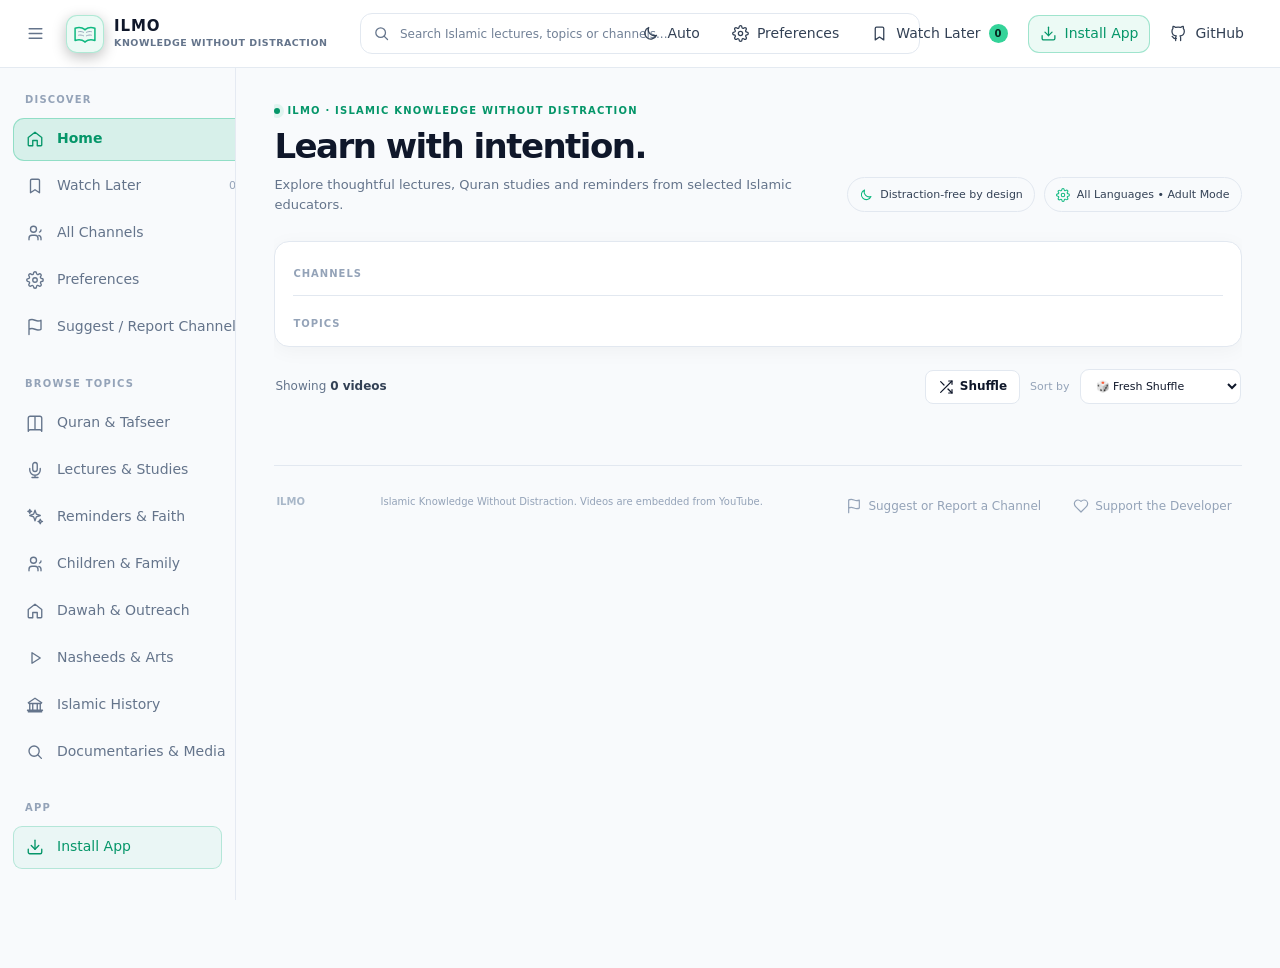
==== commit 8341aefa: "feat(pwa): in-app web app installation prompt and modal without external redirect" ====
--- a/test.html
+++ b/test.html
@@ -137,6 +137,11 @@
         <symbol id="i-heart" viewBox="0 0 24 24">
             <path d="M19 14c1.49-1.46 3-3.21 3-5.5A5.5 5.5 0 0 0 16.5 3c-1.76 0-3 .5-4.5 2-1.5-1.5-2.74-2-4.5-2A5.5 5.5 0 0 0 2 8.5c0 2.3 1.5 4.05 3 5.5l7 7Z" />
         </symbol>
+        <symbol id="i-download" viewBox="0 0 24 24">
+            <path d="M21 15v4a2 2 0 0 1-2 2H5a2 2 0 0 1-2-2v-4" />
+            <polyline points="7 10 12 15 17 10" />
+            <line x1="12" y1="15" x2="12" y2="3" />
+        </symbol>
     </svg>
 
     <header class="site-header">
@@ -200,6 +205,12 @@
                     <span class="action-label">Watch Later</span>
                     <span class="saved-count" id="savedCount">0</span>
                 </button>
+                <button class="header-action install-app-btn" id="installAppHeader" type="button"
+                    aria-label="Install ILMO App" title="Install ILMO as an App">
+                    <svg class="icon">
+                        <use href="#i-download" />
+                    </svg><span class="action-label">Install App</span>
+                </button>
                 <a class="header-action github-link" id="githubLink" href="#" target="_blank" rel="noopener noreferrer"
                     hidden aria-label="Project on GitHub">
                     <svg class="icon">
@@ -287,6 +298,17 @@
                         <svg class="icon">
                             <use href="#i-search" />
                         </svg><span>Documentaries & Media</span>
+                    </button>
+                </nav>
+            </div>
+
+            <div class="sidebar-section">
+                <div class="sidebar-heading">App</div>
+                <nav class="sidebar-nav">
+                    <button class="nav-item install-app-btn" id="installAppSidebar" type="button" title="Install ILMO as an App">
+                        <svg class="icon">
+                            <use href="#i-download" />
+                        </svg><span>Install App</span>
                     </button>
                 </nav>
             </div>
@@ -554,6 +576,54 @@
         </section>
     </div>
 
+    <!-- Install App Modal -->
+    <div class="pref-modal" id="installModal" aria-hidden="true">
+        <section class="pref-dialog" id="installDialog" role="dialog" aria-modal="true" aria-labelledby="installModalTitle" tabindex="-1">
+            <div class="pref-header">
+                <div>
+                    <span class="pref-kicker"><svg class="icon"><use href="#i-download" /></svg> Mobile & Desktop</span>
+                    <h2 class="pref-title" id="installModalTitle">Install ILMO App</h2>
+                    <p class="pref-subtitle">Install ILMO on your home screen or desktop for a fast, distraction-free experience.</p>
+                </div>
+                <button class="pref-close-btn" id="installCloseBtn" type="button" aria-label="Close modal">
+                    <svg class="icon"><use href="#i-x" /></svg>
+                </button>
+            </div>
+            <div class="pref-body">
+                <div id="nativeInstallPromptWrap" style="text-align: center; margin-bottom: 8px;">
+                    <button class="primary-button" id="btnTriggerNativeInstall" type="button" style="width: 100%; justify-content: center; padding: 12px 18px; font-size: 13.5px;">
+                        <svg class="icon"><use href="#i-download" /></svg>
+                        <span>Install as Web App</span>
+                    </button>
+                </div>
+                <div class="pref-group">
+                    <span class="pref-label">How to add to Home Screen:</span>
+                    <div style="display: flex; flex-direction: column; gap: 10px; font-size: 12px; color: var(--text-soft); line-height: 1.55;">
+                        <div style="padding: 10px 12px; background: var(--surface-raised); border: 1px solid var(--border); border-radius: 10px;">
+                            <strong style="color: var(--text);">🤖 Android (Chrome / Edge / Firefox):</strong><br>
+                            Tap your browser menu <strong>(⋮)</strong> and select <strong>"Install app"</strong> or <strong>"Add to Home screen"</strong>.
+                        </div>
+                        <div style="padding: 10px 12px; background: var(--surface-raised); border: 1px solid var(--border); border-radius: 10px;">
+                            <strong style="color: var(--text);">🍏 iPhone & iPad (Safari):</strong><br>
+                            Tap the <strong>Share</strong> button (square with arrow) at the bottom, then tap <strong>"Add to Home Screen"</strong>.
+                        </div>
+                        <div style="padding: 10px 12px; background: var(--surface-raised); border: 1px solid var(--border); border-radius: 10px;">
+                            <strong style="color: var(--text);">💻 PC & Mac (Chrome / Edge):</strong><br>
+                            Click the <strong>Install icon (⊕)</strong> on the right side of the address bar.
+                        </div>
+                    </div>
+                </div>
+                <div class="pref-group" style="margin-top: 4px;">
+                    <span class="pref-label">Download APK Directly:</span>
+                    <a class="secondary-button" href="https://github.com/Siddiq2772/ilmo/releases/tag/v1" target="_blank" rel="noopener noreferrer" style="justify-content: center; gap: 8px; width: 100%; text-decoration: none;">
+                        <svg class="icon sm"><use href="#i-external" /></svg>
+                        <span>Download Standalone Android APK (v1)</span>
+                    </a>
+                </div>
+            </div>
+        </section>
+    </div>
+
     <!-- Channel Request & Feedback Modal -->
     <div class="pref-modal" id="channelRequestModal" aria-hidden="true">
         <section class="pref-dialog channel-request-dialog" id="channelRequestDialog" role="dialog" aria-modal="true"
--- a/css/styles.css
+++ b/css/styles.css
@@ -1,3 +1,32 @@
+/* Global Green Scrollbars & Theme Highlights */
+* {
+    scrollbar-width: thin;
+    scrollbar-color: rgba(16, 185, 129, 0.45) transparent;
+}
+
+::-webkit-scrollbar {
+    width: 8px;
+    height: 8px;
+}
+
+::-webkit-scrollbar-track {
+    background: transparent;
+}
+
+::-webkit-scrollbar-thumb {
+    background: rgba(16, 185, 129, 0.35);
+    border-radius: 9999px;
+    border: 2px solid transparent;
+    background-clip: padding-box;
+    transition: background 0.2s ease;
+}
+
+::-webkit-scrollbar-thumb:hover,
+::-webkit-scrollbar-thumb:active {
+    background: #10b981;
+    box-shadow: 0 0 10px rgba(16, 185, 129, 0.5);
+}
+
  /* =========================================================
 1. DESIGN TOKENS + RESET
 ========================================================= */
@@ -434,6 +463,35 @@
      display: none;
  }
 
+ .install-app-btn {
+     color: var(--accent);
+     border-color: rgba(16, 185, 129, 0.35);
+     background: rgba(16, 185, 129, 0.08);
+ }
+
+ .install-app-btn:hover {
+     color: #ffffff;
+     background: var(--accent);
+     border-color: var(--accent);
+     box-shadow: 0 0 12px rgba(16, 185, 129, 0.3);
+ }
+
+ .nav-item.install-app-btn {
+     color: var(--accent);
+     border: 1px solid rgba(16, 185, 129, 0.25);
+     background: rgba(16, 185, 129, 0.06);
+     border-radius: 9px;
+     margin-bottom: 4px;
+     transition: all 0.18s ease;
+ }
+
+ .nav-item.install-app-btn:hover {
+     color: #ffffff;
+     background: var(--accent);
+     border-color: var(--accent);
+     box-shadow: 0 2px 10px rgba(16, 185, 129, 0.3);
+ }
+
  /* =========================================================
 4. APP SHELL + SIDEBAR
 ========================================================= */
@@ -461,7 +519,7 @@
      background: var(--sidebar-bg);
      border-right: 1px solid var(--sidebar-border);
      scrollbar-width: thin;
-     scrollbar-color: var(--border) transparent;
+     scrollbar-color: rgba(16, 185, 129, 0.45) transparent;
      transition: transform .25s var(--ease), width .25s var(--ease);
  }
 
@@ -621,7 +679,7 @@
      align-items: center;
      gap: 7px;
      margin-bottom: 8px;
-     color: #6ee7b7;
+     color: var(--accent);
      font-size: 10px;
      font-weight: 750;
      letter-spacing: .12em;
@@ -666,12 +724,19 @@
      align-items: center;
      gap: 7px;
      padding: 8px 11px;
-     color: #b6c5d6;
-     background: rgba(30, 41, 59, .8);
+     color: var(--text-soft);
+     background: var(--surface-raised);
      border: 1px solid var(--border);
      border-radius: 999px;
      font-size: 11px;
      white-space: nowrap;
+     transition: all 0.18s ease;
+ }
+
+ .quiet-pill:hover {
+     color: var(--accent);
+     border-color: var(--accent);
+     background: rgba(16, 185, 129, 0.08);
  }
 
  .quiet-pill .icon {
@@ -686,9 +751,10 @@
  .filter-panel {
      margin-bottom: 22px;
      padding: 17px 18px 15px;
-     background: rgba(17, 28, 49, .8);
-     border: 1px solid rgba(51, 65, 85, .8);
+     background: var(--surface);
+     border: 1px solid var(--border);
      border-radius: var(--radius-md);
+     box-shadow: 0 4px 20px rgba(0, 0, 0, 0.04);
  }
 
  .filter-row {
@@ -701,7 +767,7 @@
  .filter-row+.filter-row {
      margin-top: 13px;
      padding-top: 13px;
-     border-top: 1px solid rgba(51, 65, 85, .55);
+     border-top: 1px solid var(--border);
  }
 
  .filter-label {
@@ -741,13 +807,14 @@
      font-size: 11px;
      font-weight: 600;
      white-space: nowrap;
-     transition: color .18s ease, background .18s ease, border-color .18s ease, transform .18s ease;
+     transition: color .18s ease, background .18s ease, border-color .18s ease, transform .18s ease, box-shadow .18s ease;
  }
 
  .filter-chip:hover {
-     color: var(--text);
-     background: var(--surface-hover);
+     color: var(--accent);
+     background: rgba(16, 185, 129, 0.08);
      border-color: var(--accent);
+     box-shadow: 0 0 10px rgba(16, 185, 129, 0.15);
  }
 
  .filter-chip:active {
@@ -755,10 +822,10 @@
  }
 
  .filter-chip.active {
-     color: var(--text);
-     background: rgba(16, 185, 129, .15);
-     border-color: var(--accent);
-     box-shadow: inset 0 0 0 1px var(--accent);
+     color: #ffffff;
+     background: linear-gradient(135deg, #059669, #10b981);
+     border-color: #059669;
+     box-shadow: 0 2px 8px rgba(16, 185, 129, 0.35);
  }
 
  .toolbar {
@@ -860,7 +927,7 @@
      aspect-ratio: 16 / 9;
      overflow: hidden;
      padding: 0;
-     background: #17243a;
+     background: var(--surface-raised);
      border: 1px solid rgba(148, 163, 184, .14);
      border-radius: 12px;
      cursor: pointer;
@@ -967,18 +1034,19 @@
  }
 
  .channel-avatar {
-     width: 35px;
+      width: 35px;
      height: 35px;
      flex: 0 0 35px;
      display: grid;
      place-items: center;
-     color: #a7f3d0;
-     background: linear-gradient(145deg, #1b4350, #1d3147);
-     border: 1px solid rgba(45, 212, 191, .18);
+     color: #ffffff;
+     background: linear-gradient(135deg, #059669, #10b981);
+     border: 1px solid rgba(16, 185, 129, .35);
      border-radius: 50%;
      font-size: 10px;
      font-weight: 800;
      letter-spacing: -.03em;
+     box-shadow: 0 2px 8px rgba(16, 185, 129, .25);
  }
 
  .card-copy {
@@ -1007,7 +1075,7 @@
  }
 
  .title-button:hover {
-     color: #a7f3d0;
+     color: var(--accent);
  }
 
  .card-channel {
@@ -1038,12 +1106,19 @@
      display: inline-flex;
      align-items: center;
      padding: 2px 7px;
-     color: #9fb2c6;
-     background: rgba(38, 52, 73, .78);
-     border: 1px solid rgba(71, 85, 105, .48);
+     color: var(--text-soft);
+     background: var(--surface-raised);
+     border: 1px solid var(--border);
      border-radius: 5px;
      font-size: 9px;
      font-weight: 620;
+     transition: all 0.18s ease;
+ }
+
+ .category-tag:hover {
+     color: var(--accent);
+     border-color: rgba(16, 185, 129, 0.45);
+     background: rgba(16, 185, 129, 0.1);
  }
 
  .save-button {
@@ -1063,9 +1138,9 @@
  }
 
  .save-button:hover {
-     color: #a7f3d0;
-     background: rgba(16, 185, 129, .1);
-     border-color: rgba(16, 185, 129, .2);
+     color: var(--accent);
+     background: rgba(16, 185, 129, .14);
+     border-color: rgba(16, 185, 129, .35);
  }
 
  .save-button:active {
@@ -1073,11 +1148,11 @@
  }
 
  .save-button.saved {
-     color: #6ee7b7;
+     color: var(--accent);
  }
 
  .save-button.saved .icon {
-     fill: rgba(16, 185, 129, .2);
+     fill: rgba(16, 185, 129, .25);
  }
 
  /* =========================================================
@@ -1091,8 +1166,8 @@
      justify-content: center;
      padding: 45px 20px;
      text-align: center;
-     background: rgba(17, 28, 49, .48);
-     border: 1px dashed #34465e;
+     background: var(--surface);
+     border: 1px dashed var(--border);
      border-radius: var(--radius-lg);
  }
 
@@ -1176,7 +1251,7 @@
      margin-top: 45px;
      padding: 17px 2px 0;
      color: var(--muted-2);
-     border-top: 1px solid rgba(51, 65, 85, .58);
+     border-top: 1px solid var(--border);
      font-size: 10px;
  }
 
@@ -1227,7 +1302,7 @@
      transform: translateY(13px) scale(.985);
      transition: transform .28s var(--ease);
      scrollbar-width: thin;
-     scrollbar-color: var(--border) transparent;
+     scrollbar-color: rgba(16, 185, 129, 0.45) transparent;
  }
 
  .player-modal.is-open .player-dialog {
@@ -1276,9 +1351,9 @@
      flex: 0 0 38px;
      display: grid;
      place-items: center;
-     color: #f8fafc;
-     background: #263449;
-     border: 1px solid #52647b;
+      color: var(--text);
+     background: var(--surface-raised);
+     border: 1px solid var(--border);
      border-radius: 11px;
      box-shadow: 0 4px 14px rgba(0, 0, 0, .2);
      cursor: pointer;
@@ -1384,10 +1459,10 @@
      width: 25px;
      height: 25px;
      display: grid;
-     place-items: center;
-     color: #a7f3d0;
-     background: #1d3c49;
-     border: 1px solid rgba(45, 212, 191, .2);
+      place-items: center;
+     color: #ffffff;
+     background: linear-gradient(135deg, #059669, #10b981);
+     border: 1px solid rgba(16, 185, 129, .35);
      border-radius: 50%;
      font-size: 9px;
      font-weight: 800;
@@ -1714,7 +1789,7 @@
          width: min(290px, calc(100vw - 54px));
          height: calc(100vh - var(--header-height));
          padding: 22px 14px;
-         background: #111c31;
+         background: var(--sidebar-bg);
          border-right: 1px solid var(--border);
          box-shadow: 20px 0 45px rgba(0, 0, 0, .3);
          transform: translateX(-110%);
@@ -1908,7 +1983,8 @@
      }
 
      .header-action .action-label,
-     .github-link span {
+     .github-link span,
+     .install-app-btn span {
          display: none;
      }
 
@@ -2371,15 +2447,16 @@
 
 .pref-close-btn {
     flex-shrink: 0;
-    background: rgba(30, 41, 59, 0.7);
-    border: 1px solid rgba(71, 85, 105, 0.4);
+    background: var(--surface-raised);
+    border: 1px solid var(--border);
     border-radius: 10px;
-    color: #cbd5e1;
+    color: var(--text);
 }
 
 .pref-close-btn:hover {
-    background: rgba(51, 65, 85, 0.9);
-    color: #fff;
+    background: rgba(16, 185, 129, 0.15);
+    border-color: var(--accent);
+    color: var(--accent);
 }
 
 .pref-body {
@@ -2647,7 +2724,7 @@
     gap: 12px;
     margin-top: 26px;
     padding-top: 18px;
-    border-top: 1px solid #24344d;
+    border-top: 1px solid var(--border);
 }
 
 .pref-save-btn {
@@ -2662,11 +2739,11 @@
     align-items: center;
     gap: 6px;
     height: 34px;
-    padding: 0 12px;
-    background: #16243a;
-    border: 1px solid #2c3e58;
+     padding: 0 12px;
+    background: var(--surface);
+    border: 1px solid var(--border);
     border-radius: 8px;
-    color: #cbd5e1;
+    color: var(--text);
     font-size: 12px;
     font-weight: 600;
     cursor: pointer;
@@ -2674,9 +2751,10 @@
 }
 
 .shuffle-btn:hover {
-    background: #1e3352;
-    border-color: #34d399;
-    color: #6ee7b7;
+    background: rgba(16, 185, 129, 0.12);
+    border-color: var(--accent);
+    color: var(--accent);
+    box-shadow: 0 0 12px rgba(16, 185, 129, 0.25);
 }
 
 .shuffle-btn:active {
@@ -2686,15 +2764,16 @@
 .pref-pill-btn {
     cursor: pointer;
     transition: all 0.18s ease;
-    border: 1px solid rgba(71, 85, 105, 0.4);
-    background: rgba(30, 41, 59, 0.6);
-    color: #cbd5e1;
+    border: 1px solid var(--border);
+    background: var(--surface-raised);
+    color: var(--text-soft);
 }
 
 .pref-pill-btn:hover {
-    background: rgba(52, 211, 153, 0.15);
-    border-color: #34d399;
-    color: #6ee7b7;
+    background: rgba(16, 185, 129, 0.15);
+    border-color: var(--accent);
+    color: var(--accent);
+    box-shadow: 0 0 12px rgba(16, 185, 129, 0.25);
 }
 
 /* =========================================================
@@ -2792,13 +2871,13 @@
     display: inline-flex;
     align-items: center;
     gap: 4px;
-    padding: 2px 8px;
-    background: rgba(30, 41, 59, 0.7);
-    border: 1px solid rgba(71, 85, 105, 0.4);
+     padding: 2px 8px;
+    background: var(--surface-raised);
+    border: 1px solid var(--border);
     border-radius: 6px;
     font-size: 11px;
     font-weight: 600;
-    color: #cbd5e1;
+    color: var(--text-soft);
     max-width: 100%;
     overflow: hidden;
     text-overflow: ellipsis;
@@ -2899,22 +2978,22 @@
 }
 
 .req-type-btn:hover {
-    color: #e2e8f0;
-    background: rgba(30, 41, 59, 0.4);
+    color: var(--text);
+    background: var(--surface-raised);
 }
 
 .req-type-btn.active[data-type="add"] {
-    background: #192a40;
-    color: #6ee7b7;
-    border-color: rgba(52, 211, 153, 0.45);
-    box-shadow: 0 2px 10px rgba(0, 0, 0, 0.3);
+    background: rgba(16, 185, 129, 0.15);
+    color: var(--accent);
+    border-color: var(--accent);
+    box-shadow: 0 2px 10px rgba(16, 185, 129, 0.2);
 }
 
 .req-type-btn.active[data-type="remove"] {
-    background: #2a1b24;
-    color: #fca5a5;
-    border-color: rgba(248, 113, 113, 0.45);
-    box-shadow: 0 2px 10px rgba(0, 0, 0, 0.3);
+    background: rgba(239, 68, 68, 0.12);
+    color: #ef4444;
+    border-color: rgba(239, 68, 68, 0.45);
+    box-shadow: 0 2px 10px rgba(239, 68, 68, 0.2);
 }
 
 .req-form-group {
@@ -2972,17 +3051,17 @@
     align-items: center;
     gap: 9px;
     padding: 10px 12px;
-    background: rgba(22, 36, 58, 0.55);
-    border: 1px solid rgba(51, 65, 85, 0.55);
+    background: var(--surface-raised);
+    border: 1px solid var(--border);
     border-radius: 9px;
     font-size: 11.5px;
-    color: #94a3b8;
+    color: var(--text-soft);
     line-height: 1.45;
     margin-top: 4px;
 }
 
 .req-dest-notice code {
-    background: rgba(11, 19, 34, 0.85);
+    background: var(--surface);
     padding: 2px 6px;
     border-radius: 4px;
     color: #34d399;
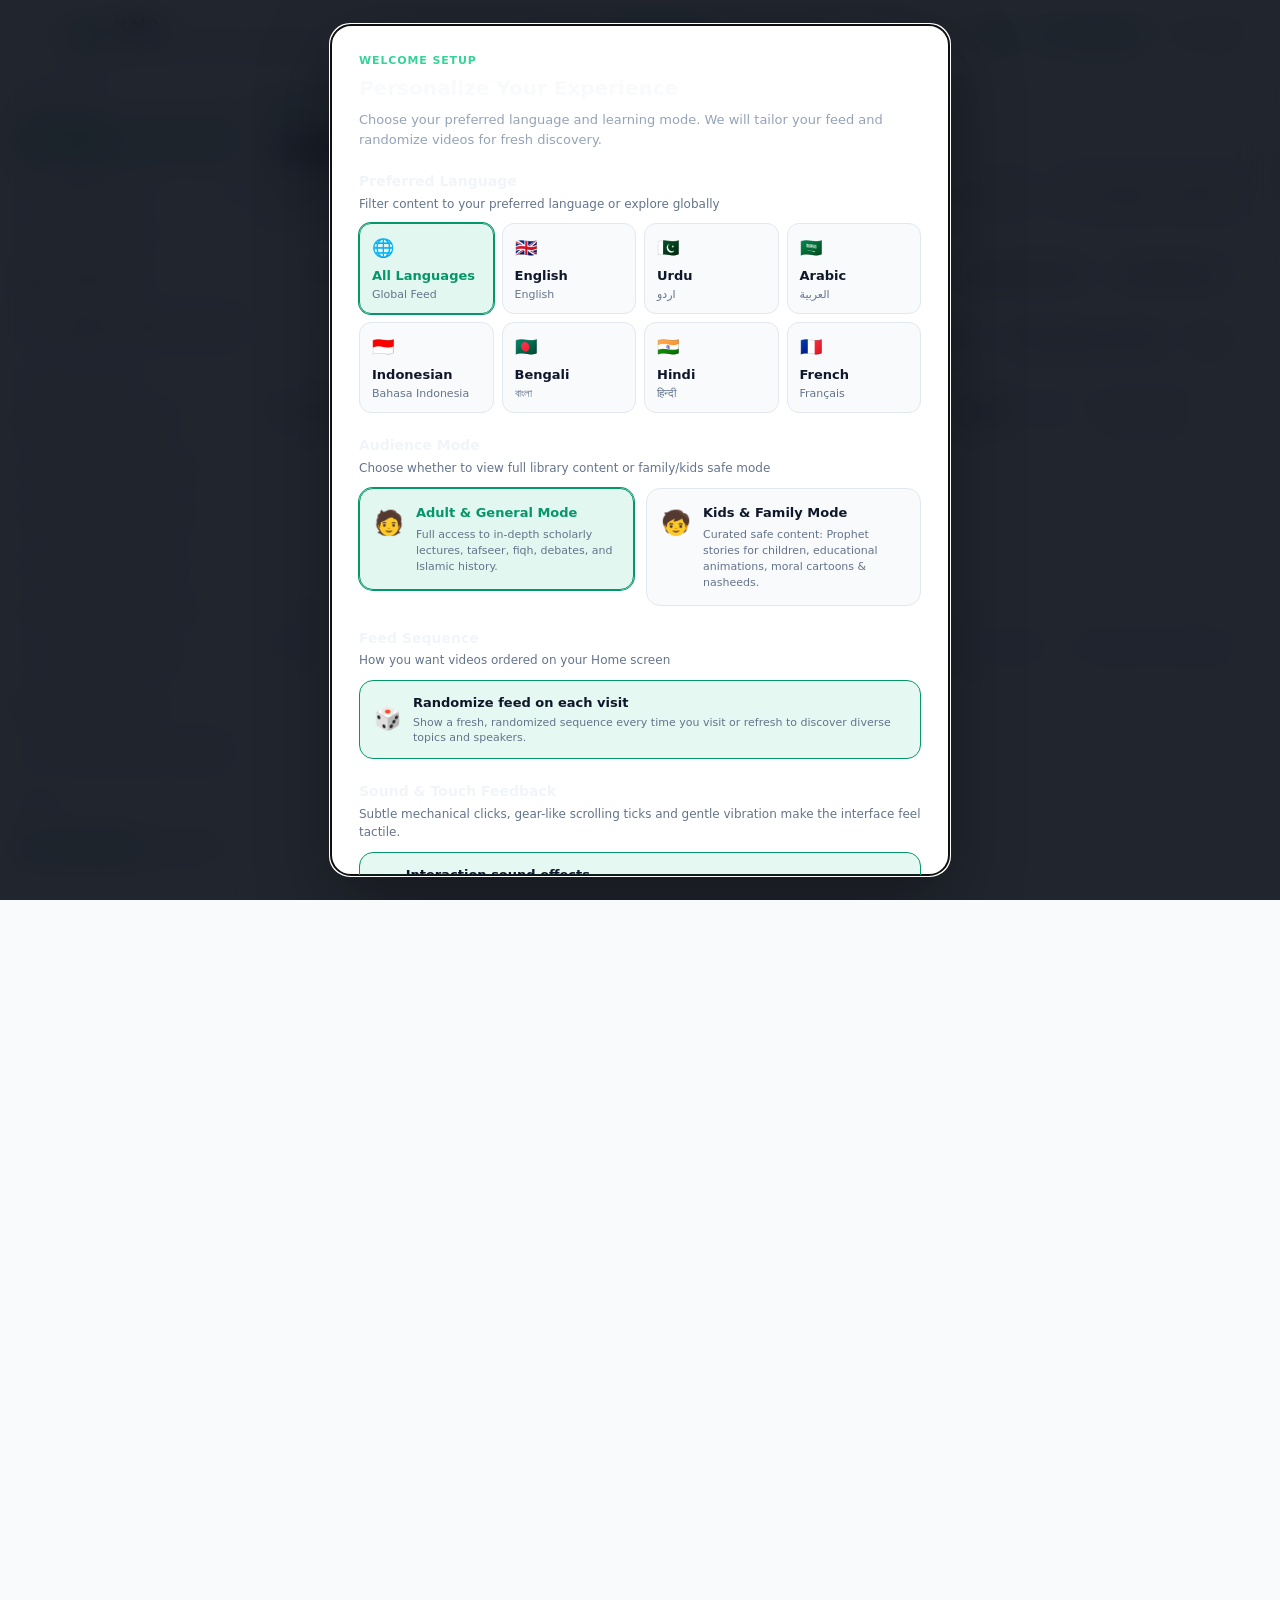
==== commit e2fe5580: "feat: added sound" ====
--- a/test.html
+++ b/test.html
@@ -6,7 +6,7 @@
     <meta name="viewport" content="width=device-width, initial-scale=1">
     <meta name="theme-color" content="#0f172a">
     <script>
-        (function() {
+        (function () {
             try {
                 var raw = localStorage.getItem("ilmo_user_preferences_v1");
                 var prefs = raw ? JSON.parse(raw) : {};
@@ -17,7 +17,7 @@
                 document.documentElement.setAttribute("data-theme-setting", theme);
                 var meta = document.querySelector('meta[name="theme-color"]');
                 if (meta) meta.setAttribute("content", effective === "dark" ? "#0f172a" : "#f8fafc");
-            } catch (e) {}
+            } catch (e) { }
         })();
     </script>
     <meta name="apple-mobile-web-app-capable" content="yes">
@@ -30,7 +30,7 @@
     <link rel="icon" type="image/svg+xml" href="icons/icon.svg">
     <link rel="icon" type="image/png" sizes="192x192" href="icons/icon-192.png">
     <link rel="apple-touch-icon" href="icons/icon-192.png">
-    <link rel="stylesheet" href="css/styles.css?v=2.0.2">
+    <link rel="stylesheet" href="css/styles.css?v=2.1.0">
 </head>
 
 <body>
@@ -101,7 +101,8 @@
         </symbol>
         <symbol id="i-sun" viewBox="0 0 24 24">
             <circle cx="12" cy="12" r="5" />
-            <path d="M12 1v2M12 21v2M4.22 4.22l1.42 1.42M18.36 18.36l1.42 1.42M1 12h2M21 12h2M4.22 19.78l1.42-1.42M18.36 5.64l1.42-1.42" />
+            <path
+                d="M12 1v2M12 21v2M4.22 4.22l1.42 1.42M18.36 18.36l1.42 1.42M1 12h2M21 12h2M4.22 19.78l1.42-1.42M18.36 5.64l1.42-1.42" />
         </symbol>
         <symbol id="i-alert" viewBox="0 0 24 24">
             <path d="M10.3 3.9 2.2 18a2 2 0 0 0 1.7 3h16.2a2 2 0 0 0 1.7-3L13.7 3.9a2 2 0 0 0-3.4 0Z" />
@@ -115,7 +116,8 @@
         </symbol>
         <symbol id="i-settings" viewBox="0 0 24 24">
             <circle cx="12" cy="12" r="3" />
-            <path d="M19.4 15a1.65 1.65 0 0 0 .33 1.82l.06.06a2 2 0 0 1 0 2.83 2 2 0 0 1-2.83 0l-.06-.06a1.65 1.65 0 0 0-1.82-.33 1.65 1.65 0 0 0-1 1.51V21a2 2 0 0 1-2 2 2 2 0 0 1-2-2v-.09A1.65 1.65 0 0 0 9 19.4a1.65 1.65 0 0 0-1.82.33l-.06.06a2 2 0 0 1-2.83 0 2 2 0 0 1 0-2.83l.06-.06a1.65 1.65 0 0 0 .33-1.82 1.65 1.65 0 0 0-1.51-1H3a2 2 0 0 1-2-2 2 2 0 0 1 2-2h.09A1.65 1.65 0 0 0 4.6 9a1.65 1.65 0 0 0-.33-1.82l-.06-.06a2 2 0 0 1 0-2.83 2 2 0 0 1 2.83 0l.06.06a1.65 1.65 0 0 0 1.82.33H9a1.65 1.65 0 0 0 1-1.51V3a2 2 0 0 1 2-2 2 2 0 0 1 2 2v.09a1.65 1.65 0 0 0 1 1.51 1.65 1.65 0 0 0 1.82-.33l.06-.06a2 2 0 0 1 2.83 0 2 2 0 0 1 0 2.83l-.06.06a1.65 1.65 0 0 0-.33 1.82V9a1.65 1.65 0 0 0 1.51 1H21a2 2 0 0 1 2 2 2 2 0 0 1-2 2h-.09a1.65 1.65 0 0 0-1.51 1z" />
+            <path
+                d="M19.4 15a1.65 1.65 0 0 0 .33 1.82l.06.06a2 2 0 0 1 0 2.83 2 2 0 0 1-2.83 0l-.06-.06a1.65 1.65 0 0 0-1.82-.33 1.65 1.65 0 0 0-1 1.51V21a2 2 0 0 1-2 2 2 2 0 0 1-2-2v-.09A1.65 1.65 0 0 0 9 19.4a1.65 1.65 0 0 0-1.82.33l-.06.06a2 2 0 0 1-2.83 0 2 2 0 0 1 0-2.83l.06-.06a1.65 1.65 0 0 0 .33-1.82 1.65 1.65 0 0 0-1.51-1H3a2 2 0 0 1-2-2 2 2 0 0 1 2-2h.09A1.65 1.65 0 0 0 4.6 9a1.65 1.65 0 0 0-.33-1.82l-.06-.06a2 2 0 0 1 0-2.83 2 2 0 0 1 2.83 0l.06.06a1.65 1.65 0 0 0 1.82.33H9a1.65 1.65 0 0 0 1-1.51V3a2 2 0 0 1 2-2 2 2 0 0 1 2 2v.09a1.65 1.65 0 0 0 1 1.51 1.65 1.65 0 0 0 1.82-.33l.06-.06a2 2 0 0 1 2.83 0 2 2 0 0 1 0 2.83l-.06.06a1.65 1.65 0 0 0-.33 1.82V9a1.65 1.65 0 0 0 1.51 1H21a2 2 0 0 1 2 2 2 2 0 0 1-2 2h-.09a1.65 1.65 0 0 0-1.51 1z" />
         </symbol>
         <symbol id="i-shuffle" viewBox="0 0 24 24">
             <polyline points="16 3 21 3 21 8" />
@@ -135,12 +137,21 @@
             <path d="M4 15s1-1 4-1 5 2 8 2 4-1 4-1V3s-1 1-4 1-5-2-8-2-4 1-4 1zM4 22v-7" />
         </symbol>
         <symbol id="i-heart" viewBox="0 0 24 24">
-            <path d="M19 14c1.49-1.46 3-3.21 3-5.5A5.5 5.5 0 0 0 16.5 3c-1.76 0-3 .5-4.5 2-1.5-1.5-2.74-2-4.5-2A5.5 5.5 0 0 0 2 8.5c0 2.3 1.5 4.05 3 5.5l7 7Z" />
+            <path
+                d="M19 14c1.49-1.46 3-3.21 3-5.5A5.5 5.5 0 0 0 16.5 3c-1.76 0-3 .5-4.5 2-1.5-1.5-2.74-2-4.5-2A5.5 5.5 0 0 0 2 8.5c0 2.3 1.5 4.05 3 5.5l7 7Z" />
         </symbol>
         <symbol id="i-download" viewBox="0 0 24 24">
             <path d="M21 15v4a2 2 0 0 1-2 2H5a2 2 0 0 1-2-2v-4" />
             <polyline points="7 10 12 15 17 10" />
             <line x1="12" y1="15" x2="12" y2="3" />
+        </symbol>
+        <symbol id="i-volume-2" viewBox="0 0 24 24">
+            <path d="M11 5 6 9H3v6h3l5 4V5Z" />
+            <path d="M15.5 8.5a5 5 0 0 1 0 7M18.5 5.5a9 9 0 0 1 0 13" />
+        </symbol>
+        <symbol id="i-volume-x" viewBox="0 0 24 24">
+            <path d="M11 5 6 9H3v6h3l5 4V5Z" />
+            <path d="m16 9 5 6m0-6-5 6" />
         </symbol>
     </svg>
 
@@ -153,18 +164,19 @@
                         <use href="#i-menu" />
                     </svg>
                 </button>
-                <a class="brand-lockup" href="#" id="brandHome" aria-label="ILMO - Islamic Knowledge Without Distraction">
+                <a class="brand-lockup" href="#" id="brandHome"
+                    aria-label="ILMO - Islamic Knowledge Without Distraction">
                     <span class="brand-mark" aria-hidden="true">
                         <svg class="brand-logo" viewBox="0 0 48 48" width="30" height="30" fill="none">
                             <g stroke="#10B981" stroke-width="2.6" stroke-linecap="round" stroke-linejoin="round">
-                                <path d="M24 16.5C19.5 12.8 13.5 11.8 7 14v21 c6.5-2.2 12.5-1.2 17 2.5"/>
-                                <path d="M24 16.5c4.5-3.7 10.5-4.7 17-2.5v21 c-6.5-2.2-12.5-1.2-17 2.5"/>
+                                <path d="M24 16.5C19.5 12.8 13.5 11.8 7 14v21 c6.5-2.2 12.5-1.2 17 2.5" />
+                                <path d="M24 16.5c4.5-3.7 10.5-4.7 17-2.5v21 c-6.5-2.2-12.5-1.2-17 2.5" />
                             </g>
                             <g stroke="#94A3B8" stroke-width="1.6" stroke-linecap="round">
-                                <path d="M13 20c3-.7 5.8-.2 8.5 1.1"/>
-                                <path d="M13 26c3-.7 5.8-.2 8.5 1.1"/>
-                                <path d="M35 20c-3-.7-5.8-.2-8.5 1.1"/>
-                                <path d="M35 26c-3-.7-5.8-.2-8.5 1.1"/>
+                                <path d="M13 20c3-.7 5.8-.2 8.5 1.1" />
+                                <path d="M13 26c3-.7 5.8-.2 8.5 1.1" />
+                                <path d="M35 20c-3-.7-5.8-.2-8.5 1.1" />
+                                <path d="M35 26c-3-.7-5.8-.2-8.5 1.1" />
                             </g>
                         </svg>
                     </span>
@@ -186,11 +198,19 @@
             </label>
 
             <div class="header-actions">
-                <button class="header-action" id="themeToggle" type="button" aria-label="Toggle Theme" title="Theme: Device Default">
+                <button class="header-action" id="themeToggle" type="button" aria-label="Toggle Theme"
+                    title="Theme: Device Default">
                     <svg class="icon">
                         <use href="#i-moon" />
                     </svg>
                     <span class="action-label" id="themeLabel">Theme</span>
+                </button>
+                <button class="header-action sound-toggle is-active" id="soundToggle" type="button"
+                    aria-label="Disable interaction sounds" aria-pressed="true" title="Interaction sounds: on">
+                    <svg class="icon">
+                        <use href="#i-volume-2" />
+                    </svg>
+                    <span class="action-label" id="soundLabel">Sounds</span>
                 </button>
                 <button class="header-action" id="settingsShortcut" type="button" aria-label="Portal Preferences">
                     <svg class="icon">
@@ -305,7 +325,8 @@
             <div class="sidebar-section">
                 <div class="sidebar-heading">App</div>
                 <nav class="sidebar-nav">
-                    <button class="nav-item install-app-btn" id="installAppSidebar" type="button" title="Install ILMO as an App">
+                    <button class="nav-item install-app-btn" id="installAppSidebar" type="button"
+                        title="Install ILMO as an App">
                         <svg class="icon">
                             <use href="#i-download" />
                         </svg><span>Install App</span>
@@ -343,7 +364,8 @@
                         <span class="quiet-pill"><svg class="icon">
                                 <use href="#i-moon" />
                             </svg> Distraction-free by design</span>
-                        <button class="quiet-pill pref-pill-btn" id="prefBadgeBtn" type="button" title="Change language or audience mode">
+                        <button class="quiet-pill pref-pill-btn" id="prefBadgeBtn" type="button"
+                            title="Change language or audience mode">
                             <svg class="icon">
                                 <use href="#i-settings" />
                             </svg>
@@ -368,8 +390,11 @@
                         <div class="results-copy" id="resultsCopy" aria-live="polite">Showing <strong>0 videos</strong>
                         </div>
                         <div class="toolbar-right">
-                            <button class="shuffle-btn" id="shuffleFeedBtn" type="button" title="Shuffle feed for fresh discovery">
-                                <svg class="icon sm"><use href="#i-shuffle" /></svg>
+                            <button class="shuffle-btn" id="shuffleFeedBtn" type="button"
+                                title="Shuffle feed for fresh discovery">
+                                <svg class="icon sm">
+                                    <use href="#i-shuffle" />
+                                </svg>
                                 <span>Shuffle</span>
                             </button>
                             <label class="sort-label" for="sortSelect">Sort by</label>
@@ -391,14 +416,19 @@
 
                 <footer class="site-footer">
                     <span class="footer-brand">ILMO</span>
-                    <span class="footer-note">Islamic Knowledge Without Distraction. Videos are embedded from YouTube.</span>
+                    <span class="footer-note">Islamic Knowledge Without Distraction. Videos are embedded from
+                        YouTube.</span>
                     <div class="footer-links">
                         <button class="footer-link-btn" id="footerChannelRequest" type="button">
-                            <svg class="icon sm"><use href="#i-flag" /></svg>
+                            <svg class="icon sm">
+                                <use href="#i-flag" />
+                            </svg>
                             <span>Suggest or Report a Channel</span>
                         </button>
                         <button class="footer-link-btn" id="footerSupportBtn" type="button" data-view="support">
-                            <svg class="icon sm"><use href="#i-heart" /></svg>
+                            <svg class="icon sm">
+                                <use href="#i-heart" />
+                            </svg>
                             <span>Support the Developer</span>
                         </button>
                     </div>
@@ -410,37 +440,50 @@
     <!-- Mobile App Bottom Navigation Bar -->
     <nav class="mobile-bottom-nav" id="mobileBottomNav" aria-label="Mobile Navigation">
         <button class="bottom-nav-item active" type="button" data-view="home" aria-label="Home">
-            <svg class="icon"><use href="#i-home" /></svg>
+            <svg class="icon">
+                <use href="#i-home" />
+            </svg>
             <span>Home</span>
         </button>
         <button class="bottom-nav-item" type="button" data-view="channels" aria-label="All Channels">
-            <svg class="icon"><use href="#i-users" /></svg>
+            <svg class="icon">
+                <use href="#i-users" />
+            </svg>
             <span>Channels</span>
         </button>
         <button class="bottom-nav-item" type="button" data-view="watch-later" aria-label="Watch Later">
             <span class="bottom-nav-icon-wrap">
-                <svg class="icon"><use href="#i-bookmark" /></svg>
+                <svg class="icon">
+                    <use href="#i-bookmark" />
+                </svg>
                 <span class="bottom-saved-badge" id="bottomSavedCount">0</span>
             </span>
             <span>Saved</span>
         </button>
         <button class="bottom-nav-item" type="button" id="bottomNavPrefs" aria-label="Preferences">
-            <svg class="icon"><use href="#i-settings" /></svg>
+            <svg class="icon">
+                <use href="#i-settings" />
+            </svg>
             <span>Settings</span>
         </button>
     </nav>
 
     <!-- User Preferences & Onboarding Modal -->
     <div class="pref-modal" id="preferencesModal" aria-hidden="true">
-        <section class="pref-dialog" id="prefDialog" role="dialog" aria-modal="true" aria-labelledby="prefModalTitle" tabindex="-1">
+        <section class="pref-dialog" id="prefDialog" role="dialog" aria-modal="true" aria-labelledby="prefModalTitle"
+            tabindex="-1">
             <div class="pref-header">
                 <div class="pref-title-group">
                     <span class="pref-kicker" id="prefModalKicker">First-time Setup</span>
                     <h2 class="pref-title" id="prefModalTitle">Welcome to ILMO</h2>
-                    <p class="pref-subtitle" id="prefModalSubtitle">Islamic Knowledge Without Distraction. Customize your preferences below for fresh, focused discovery.</p>
-                </div>
-                <button class="icon-button pref-close-btn" id="prefCloseBtn" type="button" aria-label="Close preferences">
-                    <svg class="icon"><use href="#i-x" /></svg>
+                    <p class="pref-subtitle" id="prefModalSubtitle">Islamic Knowledge Without Distraction. Customize
+                        your preferences below for fresh, focused discovery.</p>
+                </div>
+                <button class="icon-button pref-close-btn" id="prefCloseBtn" type="button"
+                    aria-label="Close preferences">
+                    <svg class="icon">
+                        <use href="#i-x" />
+                    </svg>
                 </button>
             </div>
 
@@ -449,7 +492,8 @@
                 <div class="pref-group">
                     <label class="pref-label">
                         <span class="pref-label-main">Preferred Language</span>
-                        <span class="pref-label-sub">Filter content to your preferred language or explore globally</span>
+                        <span class="pref-label-sub">Filter content to your preferred language or explore
+                            globally</span>
                     </label>
                     <div class="pref-lang-grid" id="prefLangGrid">
                         <button type="button" class="lang-card active" data-lang="all">
@@ -499,7 +543,8 @@
                 <div class="pref-group">
                     <label class="pref-label">
                         <span class="pref-label-main">Audience Mode</span>
-                        <span class="pref-label-sub">Choose whether to view full library content or family/kids safe mode</span>
+                        <span class="pref-label-sub">Choose whether to view full library content or family/kids safe
+                            mode</span>
                     </label>
                     <div class="pref-audience-grid">
                         <label class="audience-card" for="audienceAdult">
@@ -508,7 +553,8 @@
                                 <div class="audience-icon">🧑</div>
                                 <div class="audience-info">
                                     <div class="audience-title">Adult & General Mode</div>
-                                    <div class="audience-desc">Full access to in-depth scholarly lectures, tafseer, fiqh, debates, and Islamic history.</div>
+                                    <div class="audience-desc">Full access to in-depth scholarly lectures, tafseer,
+                                        fiqh, debates, and Islamic history.</div>
                                 </div>
                             </div>
                         </label>
@@ -518,7 +564,8 @@
                                 <div class="audience-icon">🧒</div>
                                 <div class="audience-info">
                                     <div class="audience-title">Kids & Family Mode</div>
-                                    <div class="audience-desc">Curated safe content: Prophet stories for children, educational animations, moral cartoons & nasheeds.</div>
+                                    <div class="audience-desc">Curated safe content: Prophet stories for children,
+                                        educational animations, moral cartoons & nasheeds.</div>
                                 </div>
                             </div>
                         </label>
@@ -537,10 +584,74 @@
                             <div class="toggle-icon">🎲</div>
                             <div class="toggle-info">
                                 <div class="toggle-title">Randomize feed on each visit</div>
-                                <div class="toggle-desc">Show a fresh, randomized sequence every time you visit or refresh to discover diverse topics and speakers.</div>
+                                <div class="toggle-desc">Show a fresh, randomized sequence every time you visit or
+                                    refresh to discover diverse topics and speakers.</div>
                             </div>
                         </div>
                     </label>
+                </div>
+
+                <!-- Interaction Sounds & Haptics -->
+                <div class="pref-group sound-settings">
+                    <label class="pref-label">
+                        <span class="pref-label-main">Sound & Touch Feedback</span>
+                        <span class="pref-label-sub">Subtle mechanical clicks, gear-like scrolling ticks and gentle
+                            vibration make the interface feel tactile.</span>
+                    </label>
+
+                    <label class="pref-toggle-card" for="prefSoundEffects">
+                        <input type="checkbox" id="prefSoundEffects" checked>
+                        <div class="toggle-card-content">
+                            <div class="toggle-icon">⚙️</div>
+                            <div class="toggle-info">
+                                <div class="toggle-title">Interaction sound effects</div>
+                                <div class="toggle-desc">Soft clicks, tab changes, bookmark chimes and modal whooshes.
+                                    No speech or narration.</div>
+                            </div>
+                        </div>
+                    </label>
+
+                    <label class="pref-toggle-card" for="prefScrollSounds">
+                        <input type="checkbox" id="prefScrollSounds" checked>
+                        <div class="toggle-card-content">
+                            <div class="toggle-icon">〰️</div>
+                            <div class="toggle-info">
+                                <div class="toggle-title">Gear-like scrolling texture</div>
+                                <div class="toggle-desc">A quiet mechanical tick after a short scrolling distance, never
+                                    a continuous sound.</div>
+                            </div>
+                        </div>
+                    </label>
+
+                    <div class="sound-volume-control">
+                        <div class="sound-volume-heading">
+                            <label for="prefSoundVolume">Sound volume</label>
+                            <output id="soundVolumeValue" for="prefSoundVolume">30%</output>
+                        </div>
+                        <input class="sound-volume-range" type="range" id="prefSoundVolume" min="0" max="1" step="0.05"
+                            value="0.30">
+                    </div>
+
+                    <label class="pref-toggle-card" for="prefHaptics">
+                        <input type="checkbox" id="prefHaptics" checked>
+                        <div class="toggle-card-content">
+                            <div class="toggle-icon">📳</div>
+                            <div class="toggle-info">
+                                <div class="toggle-title">Gentle haptic feedback</div>
+                                <div class="toggle-desc">Short vibration pulses on supported phones. Availability
+                                    depends on the browser and device.</div>
+                            </div>
+                        </div>
+                    </label>
+
+                    <button class="secondary-button sound-preview-button" id="previewSoundsBtn" type="button">
+                        <svg class="icon sm">
+                            <use href="#i-volume-2" />
+                        </svg>
+                        <span>Preview interaction sounds</span>
+                    </button>
+                    <p class="sound-support-note">Audio starts after your first touch or click, as required by browser
+                        autoplay policies. Sound is generated locally; no audio files are downloaded.</p>
                 </div>
 
                 <!-- Theme / Appearance -->
@@ -578,36 +689,51 @@
 
     <!-- Install App Modal -->
     <div class="pref-modal" id="installModal" aria-hidden="true">
-        <section class="pref-dialog" id="installDialog" role="dialog" aria-modal="true" aria-labelledby="installModalTitle" tabindex="-1">
+        <section class="pref-dialog" id="installDialog" role="dialog" aria-modal="true"
+            aria-labelledby="installModalTitle" tabindex="-1">
             <div class="pref-header">
                 <div>
-                    <span class="pref-kicker"><svg class="icon"><use href="#i-download" /></svg> Mobile & Desktop</span>
+                    <span class="pref-kicker"><svg class="icon">
+                            <use href="#i-download" />
+                        </svg> Mobile & Desktop</span>
                     <h2 class="pref-title" id="installModalTitle">Install ILMO App</h2>
-                    <p class="pref-subtitle">Install ILMO on your home screen or desktop for a fast, distraction-free experience.</p>
+                    <p class="pref-subtitle">Install ILMO on your home screen or desktop for a fast, distraction-free
+                        experience.</p>
                 </div>
                 <button class="pref-close-btn" id="installCloseBtn" type="button" aria-label="Close modal">
-                    <svg class="icon"><use href="#i-x" /></svg>
+                    <svg class="icon">
+                        <use href="#i-x" />
+                    </svg>
                 </button>
             </div>
             <div class="pref-body">
                 <div id="nativeInstallPromptWrap" style="text-align: center; margin-bottom: 8px;">
-                    <button class="primary-button" id="btnTriggerNativeInstall" type="button" style="width: 100%; justify-content: center; padding: 12px 18px; font-size: 13.5px;">
-                        <svg class="icon"><use href="#i-download" /></svg>
+                    <button class="primary-button" id="btnTriggerNativeInstall" type="button"
+                        style="width: 100%; justify-content: center; padding: 12px 18px; font-size: 13.5px;">
+                        <svg class="icon">
+                            <use href="#i-download" />
+                        </svg>
                         <span>Install as Web App</span>
                     </button>
                 </div>
                 <div class="pref-group">
                     <span class="pref-label">How to add to Home Screen:</span>
-                    <div style="display: flex; flex-direction: column; gap: 10px; font-size: 12px; color: var(--text-soft); line-height: 1.55;">
-                        <div style="padding: 10px 12px; background: var(--surface-raised); border: 1px solid var(--border); border-radius: 10px;">
+                    <div
+                        style="display: flex; flex-direction: column; gap: 10px; font-size: 12px; color: var(--text-soft); line-height: 1.55;">
+                        <div
+                            style="padding: 10px 12px; background: var(--surface-raised); border: 1px solid var(--border); border-radius: 10px;">
                             <strong style="color: var(--text);">🤖 Android (Chrome / Edge / Firefox):</strong><br>
-                            Tap your browser menu <strong>(⋮)</strong> and select <strong>"Install app"</strong> or <strong>"Add to Home screen"</strong>.
+                            Tap your browser menu <strong>(⋮)</strong> and select <strong>"Install app"</strong> or
+                            <strong>"Add to Home screen"</strong>.
                         </div>
-                        <div style="padding: 10px 12px; background: var(--surface-raised); border: 1px solid var(--border); border-radius: 10px;">
+                        <div
+                            style="padding: 10px 12px; background: var(--surface-raised); border: 1px solid var(--border); border-radius: 10px;">
                             <strong style="color: var(--text);">🍏 iPhone & iPad (Safari):</strong><br>
-                            Tap the <strong>Share</strong> button (square with arrow) at the bottom, then tap <strong>"Add to Home Screen"</strong>.
+                            Tap the <strong>Share</strong> button (square with arrow) at the bottom, then tap
+                            <strong>"Add to Home Screen"</strong>.
                         </div>
-                        <div style="padding: 10px 12px; background: var(--surface-raised); border: 1px solid var(--border); border-radius: 10px;">
+                        <div
+                            style="padding: 10px 12px; background: var(--surface-raised); border: 1px solid var(--border); border-radius: 10px;">
                             <strong style="color: var(--text);">💻 PC & Mac (Chrome / Edge):</strong><br>
                             Click the <strong>Install icon (⊕)</strong> on the right side of the address bar.
                         </div>
@@ -615,8 +741,12 @@
                 </div>
                 <div class="pref-group" style="margin-top: 4px;">
                     <span class="pref-label">Download APK Directly:</span>
-                    <a class="secondary-button" href="https://github.com/Siddiq2772/ilmo/releases/tag/v1" target="_blank" rel="noopener noreferrer" style="justify-content: center; gap: 8px; width: 100%; text-decoration: none;">
-                        <svg class="icon sm"><use href="#i-external" /></svg>
+                    <a class="secondary-button" href="https://github.com/Siddiq2772/ilmo/releases/tag/v1"
+                        target="_blank" rel="noopener noreferrer"
+                        style="justify-content: center; gap: 8px; width: 100%; text-decoration: none;">
+                        <svg class="icon sm">
+                            <use href="#i-external" />
+                        </svg>
                         <span>Download Standalone Android APK (v1)</span>
                     </a>
                 </div>
@@ -630,12 +760,17 @@
             aria-labelledby="reqModalTitle" tabindex="-1">
             <div class="pref-header">
                 <div>
-                    <span class="pref-kicker" id="reqModalKicker"><svg class="icon"><use href="#i-users" /></svg> Channel Curation</span>
+                    <span class="pref-kicker" id="reqModalKicker"><svg class="icon">
+                            <use href="#i-users" />
+                        </svg> Channel Curation</span>
                     <h2 class="pref-title" id="reqModalTitle">Suggest or Report a Channel</h2>
-                    <p class="pref-subtitle" id="reqModalSubtitle">Help keep this portal beneficial and authentic. Request a new Islamic channel to be added or report an existing channel to be removed.</p>
+                    <p class="pref-subtitle" id="reqModalSubtitle">Help keep this portal beneficial and authentic.
+                        Request a new Islamic channel to be added or report an existing channel to be removed.</p>
                 </div>
                 <button class="pref-close-btn" id="reqCloseBtn" type="button" aria-label="Close modal">
-                    <svg class="icon"><use href="#i-x" /></svg>
+                    <svg class="icon">
+                        <use href="#i-x" />
+                    </svg>
                 </button>
             </div>
 
@@ -643,11 +778,15 @@
                 <!-- Action Type Switcher: Add vs Remove -->
                 <div class="req-type-switcher" role="radiogroup" aria-label="Request type">
                     <button type="button" class="req-type-btn active" id="reqTypeAdd" data-type="add">
-                        <svg class="icon sm"><use href="#i-plus" /></svg>
+                        <svg class="icon sm">
+                            <use href="#i-plus" />
+                        </svg>
                         <span>Request to Add Channel</span>
                     </button>
                     <button type="button" class="req-type-btn" id="reqTypeRemove" data-type="remove">
-                        <svg class="icon sm"><use href="#i-flag" /></svg>
+                        <svg class="icon sm">
+                            <use href="#i-flag" />
+                        </svg>
                         <span>Report / Remove Channel</span>
                     </button>
                 </div>
@@ -657,41 +796,56 @@
                     <label class="req-form-label" for="reqChannelName">
                         Channel Name or Handle <span class="req-star">*</span>
                     </label>
-                    <input type="text" id="reqChannelName" class="req-form-input" placeholder="e.g. Yaqeen Institute or @yaqeeninstituteofficial" required>
+                    <input type="text" id="reqChannelName" class="req-form-input"
+                        placeholder="e.g. Yaqeen Institute or @yaqeeninstituteofficial" required>
                 </div>
 
                 <div class="req-form-group">
                     <label class="req-form-label" for="reqChannelUrl">
                         Channel YouTube Link <span class="req-optional">(optional)</span>
                     </label>
-                    <input type="url" id="reqChannelUrl" class="req-form-input" placeholder="e.g. https://youtube.com/@channel">
+                    <input type="url" id="reqChannelUrl" class="req-form-input"
+                        placeholder="e.g. https://youtube.com/@channel">
                 </div>
 
                 <div class="req-form-group">
                     <label class="req-form-label" for="reqReason">
                         Reason / Notes <span class="req-star">*</span>
                     </label>
-                    <textarea id="reqReason" class="req-form-textarea" rows="3" placeholder="Tell us why this channel should be added (e.g. language, topics covered) or why it should be removed (e.g. non-Islamic, music, misleading content)..."></textarea>
+                    <textarea id="reqReason" class="req-form-textarea" rows="3"
+                        placeholder="Tell us why this channel should be added (e.g. language, topics covered) or why it should be removed (e.g. non-Islamic, music, misleading content)..."></textarea>
                 </div>
 
                 <!-- Submission Methods Note -->
                 <div class="req-dest-notice">
-                    <svg class="icon sm"><use href="#i-shield" /></svg>
-                    <span>Submissions are sent directly to <code>diekaiju@duck.com</code> via <strong>Gmail</strong> or as a <strong>GitHub Issue</strong>.</span>
+                    <svg class="icon sm">
+                        <use href="#i-shield" />
+                    </svg>
+                    <span>Submissions are sent directly to <code>diekaiju@duck.com</code> via <strong>Gmail</strong> or
+                        as a <strong>GitHub Issue</strong>.</span>
                 </div>
             </div>
 
             <div class="pref-footer req-footer">
-                <button class="secondary-button req-method-btn" id="reqSubmitGmail" type="button" title="Send pre-filled request using Gmail Web">
-                    <svg class="icon sm"><use href="#i-mail" /></svg>
+                <button class="secondary-button req-method-btn" id="reqSubmitGmail" type="button"
+                    title="Send pre-filled request using Gmail Web">
+                    <svg class="icon sm">
+                        <use href="#i-mail" />
+                    </svg>
                     <span>Send via Gmail</span>
                 </button>
-                <button class="secondary-button req-method-btn" id="reqSubmitEmail" type="button" title="Send request using your default mail app">
-                    <svg class="icon sm"><use href="#i-mail" /></svg>
+                <button class="secondary-button req-method-btn" id="reqSubmitEmail" type="button"
+                    title="Send request using your default mail app">
+                    <svg class="icon sm">
+                        <use href="#i-mail" />
+                    </svg>
                     <span>Default Email App</span>
                 </button>
-                <button class="primary-button req-method-btn" id="reqSubmitGithub" type="button" title="Open a pre-filled Issue on GitHub repository">
-                    <svg class="icon sm"><use href="#i-github" /></svg>
+                <button class="primary-button req-method-btn" id="reqSubmitGithub" type="button"
+                    title="Open a pre-filled Issue on GitHub repository">
+                    <svg class="icon sm">
+                        <use href="#i-github" />
+                    </svg>
                     <span>Open GitHub Issue</span>
                 </button>
             </div>
@@ -764,7 +918,7 @@
     <div class="toast-region" id="toastRegion" aria-live="polite" aria-atomic="true"></div>
 
     <script src="videos.js"></script>
-    <script src="js/app.js" defer></script>
+    <script src="js/app.js?v=2.3.1" defer></script>
 </body>
 
-</html>
+</html>
--- a/css/styles.css
+++ b/css/styles.css
@@ -27,2347 +27,2348 @@
     box-shadow: 0 0 10px rgba(16, 185, 129, 0.5);
 }
 
- /* =========================================================
+/* =========================================================
 1. DESIGN TOKENS + RESET
 ========================================================= */
- :root {
-     color-scheme: dark;
-     --bg: #0f172a;
-     --bg-soft: #111c31;
-     --surface: #1e293b;
-     --surface-raised: #263449;
-     --surface-hover: #2c3b52;
-     --border: #334155;
-     --text: #f8fafc;
-     --text-soft: #cbd5e1;
-     --muted: #94a3b8;
-     --muted-2: #64748b;
-     --accent: #10b981;
-     --accent-2: #14b8a6;
-     --accent-hover: #34d399;
-     --danger: #f87171;
-     --header-bg: rgba(15, 23, 42, .96);
-     --header-border: rgba(51, 65, 85, .78);
-     --sidebar-bg: rgba(17, 28, 49, .48);
-     --sidebar-border: rgba(51, 65, 85, .7);
-     --sidebar-wide: 236px;
-     --sidebar-narrow: 76px;
-     --header-height: 68px;
-     --radius-sm: 10px;
-     --radius-md: 15px;
-     --radius-lg: 20px;
-     --ease: cubic-bezier(.2, .75, .25, 1);
-     font-family: Inter, ui-sans-serif, system-ui, -apple-system, BlinkMacSystemFont, "Segoe UI", sans-serif;
- }
-
- [data-theme="light"] {
-     color-scheme: light;
-     --bg: #f8fafc;
-     --bg-soft: #f1f5f9;
-     --surface: #ffffff;
-     --surface-raised: #f8fafc;
-     --surface-hover: #f1f5f9;
-     --border: #e2e8f0;
-     --text: #0f172a;
-     --text-soft: #334155;
-     --muted: #64748b;
-     --muted-2: #94a3b8;
-     --accent: #059669;
-     --accent-2: #0d9488;
-     --accent-hover: #10b981;
-     --danger: #ef4444;
-     --header-bg: rgba(255, 255, 255, .94);
-     --header-border: rgba(226, 232, 240, .9);
-     --sidebar-bg: rgba(248, 250, 252, .85);
-     --sidebar-border: rgba(226, 232, 240, .85);
- }
-
- [data-theme="dark"] {
-     color-scheme: dark;
-     --bg: #0f172a;
-     --bg-soft: #111c31;
-     --surface: #1e293b;
-     --surface-raised: #263449;
-     --surface-hover: #2c3b52;
-     --border: #334155;
-     --text: #f8fafc;
-     --text-soft: #cbd5e1;
-     --muted: #94a3b8;
-     --muted-2: #64748b;
-     --accent: #10b981;
-     --accent-2: #14b8a6;
-     --accent-hover: #34d399;
-     --danger: #f87171;
-     --header-bg: rgba(15, 23, 42, .96);
-     --header-border: rgba(51, 65, 85, .78);
-     --sidebar-bg: rgba(17, 28, 49, .48);
-     --sidebar-border: rgba(51, 65, 85, .7);
- }
-
- @media (prefers-color-scheme: light) {
-     :root:not([data-theme="dark"]) {
-         color-scheme: light;
-         --bg: #f8fafc;
-         --bg-soft: #f1f5f9;
-         --surface: #ffffff;
-         --surface-raised: #f8fafc;
-         --surface-hover: #f1f5f9;
-         --border: #e2e8f0;
-         --text: #0f172a;
-         --text-soft: #334155;
-         --muted: #64748b;
-         --muted-2: #94a3b8;
-         --accent: #059669;
-         --accent-2: #0d9488;
-         --accent-hover: #10b981;
-         --danger: #ef4444;
-         --header-bg: rgba(255, 255, 255, .94);
-         --header-border: rgba(226, 232, 240, .9);
-         --sidebar-bg: rgba(248, 250, 252, .85);
-         --sidebar-border: rgba(226, 232, 240, .85);
-     }
- }
-
- *,
- *::before,
- *::after {
-     box-sizing: border-box;
- }
-
- html {
-     min-width: 320px;
-     max-width: 100vw;
-     overflow-x: hidden;
-     overflow-x: clip;
-     scroll-behavior: smooth;
-     -webkit-text-size-adjust: 100%;
- }
-
- body {
-     margin: 0;
-     min-width: 320px;
-     max-width: 100vw;
-     min-height: 100vh;
-     overflow-x: hidden;
-     overflow-x: clip;
-     background: var(--bg);
-     color: var(--text);
-     font-size: 14px;
-     line-height: 1.55;
-     -webkit-font-smoothing: antialiased;
- }
-
- button,
- input,
- select {
-     font: inherit;
- }
-
- button {
-     color: inherit;
- }
-
- button:focus-visible,
- a:focus-visible,
- input:focus-visible,
- select:focus-visible {
-     outline: 2px solid var(--accent-hover);
-     outline-offset: 3px;
- }
-
- button:disabled {
-     cursor: not-allowed;
-     opacity: .55;
- }
-
- a {
-     color: inherit;
- }
-
- ::selection {
-     background: rgba(16, 185, 129, .28);
-     color: var(--text);
- }
-
- /* =========================================================
+:root {
+    color-scheme: dark;
+    --bg: #0f172a;
+    --bg-soft: #111c31;
+    --surface: #1e293b;
+    --surface-raised: #263449;
+    --surface-hover: #2c3b52;
+    --border: #334155;
+    --text: #f8fafc;
+    --text-soft: #cbd5e1;
+    --muted: #94a3b8;
+    --muted-2: #64748b;
+    --accent: #10b981;
+    --accent-2: #14b8a6;
+    --accent-hover: #34d399;
+    --danger: #f87171;
+    --header-bg: rgba(15, 23, 42, .96);
+    --header-border: rgba(51, 65, 85, .78);
+    --sidebar-bg: rgba(17, 28, 49, .48);
+    --sidebar-border: rgba(51, 65, 85, .7);
+    --sidebar-wide: 236px;
+    --sidebar-narrow: 76px;
+    --header-height: 68px;
+    --radius-sm: 10px;
+    --radius-md: 15px;
+    --radius-lg: 20px;
+    --ease: cubic-bezier(.2, .75, .25, 1);
+    font-family: Inter, ui-sans-serif, system-ui, -apple-system, BlinkMacSystemFont, "Segoe UI", sans-serif;
+}
+
+[data-theme="light"] {
+    color-scheme: light;
+    --bg: #f8fafc;
+    --bg-soft: #f1f5f9;
+    --surface: #ffffff;
+    --surface-raised: #f8fafc;
+    --surface-hover: #f1f5f9;
+    --border: #e2e8f0;
+    --text: #0f172a;
+    --text-soft: #334155;
+    --muted: #64748b;
+    --muted-2: #94a3b8;
+    --accent: #059669;
+    --accent-2: #0d9488;
+    --accent-hover: #10b981;
+    --danger: #ef4444;
+    --header-bg: rgba(255, 255, 255, .94);
+    --header-border: rgba(226, 232, 240, .9);
+    --sidebar-bg: rgba(248, 250, 252, .85);
+    --sidebar-border: rgba(226, 232, 240, .85);
+}
+
+[data-theme="dark"] {
+    color-scheme: dark;
+    --bg: #0f172a;
+    --bg-soft: #111c31;
+    --surface: #1e293b;
+    --surface-raised: #263449;
+    --surface-hover: #2c3b52;
+    --border: #334155;
+    --text: #f8fafc;
+    --text-soft: #cbd5e1;
+    --muted: #94a3b8;
+    --muted-2: #64748b;
+    --accent: #10b981;
+    --accent-2: #14b8a6;
+    --accent-hover: #34d399;
+    --danger: #f87171;
+    --header-bg: rgba(15, 23, 42, .96);
+    --header-border: rgba(51, 65, 85, .78);
+    --sidebar-bg: rgba(17, 28, 49, .48);
+    --sidebar-border: rgba(51, 65, 85, .7);
+}
+
+@media (prefers-color-scheme: light) {
+    :root:not([data-theme="dark"]) {
+        color-scheme: light;
+        --bg: #f8fafc;
+        --bg-soft: #f1f5f9;
+        --surface: #ffffff;
+        --surface-raised: #f8fafc;
+        --surface-hover: #f1f5f9;
+        --border: #e2e8f0;
+        --text: #0f172a;
+        --text-soft: #334155;
+        --muted: #64748b;
+        --muted-2: #94a3b8;
+        --accent: #059669;
+        --accent-2: #0d9488;
+        --accent-hover: #10b981;
+        --danger: #ef4444;
+        --header-bg: rgba(255, 255, 255, .94);
+        --header-border: rgba(226, 232, 240, .9);
+        --sidebar-bg: rgba(248, 250, 252, .85);
+        --sidebar-border: rgba(226, 232, 240, .85);
+    }
+}
+
+*,
+*::before,
+*::after {
+    box-sizing: border-box;
+}
+
+html {
+    min-width: 320px;
+    max-width: 100vw;
+    overflow-x: hidden;
+    overflow-x: clip;
+    scroll-behavior: smooth;
+    -webkit-text-size-adjust: 100%;
+}
+
+body {
+    margin: 0;
+    min-width: 320px;
+    max-width: 100vw;
+    min-height: 100vh;
+    overflow-x: hidden;
+    overflow-x: clip;
+    background: var(--bg);
+    color: var(--text);
+    font-size: 14px;
+    line-height: 1.55;
+    -webkit-font-smoothing: antialiased;
+}
+
+button,
+input,
+select {
+    font: inherit;
+}
+
+button {
+    color: inherit;
+}
+
+button:focus-visible,
+a:focus-visible,
+input:focus-visible,
+select:focus-visible {
+    outline: 2px solid var(--accent-hover);
+    outline-offset: 3px;
+}
+
+button:disabled {
+    cursor: not-allowed;
+    opacity: .55;
+}
+
+a {
+    color: inherit;
+}
+
+::selection {
+    background: rgba(16, 185, 129, .28);
+    color: var(--text);
+}
+
+/* =========================================================
 2. ICON SYSTEM
 All icons are local inline SVG symbols; no icon library.
 ========================================================= */
- .icon-sprite {
-     position: absolute;
-     width: 0;
-     height: 0;
-     overflow: hidden;
- }
-
- .icon {
-     display: inline-block;
-     width: 19px;
-     height: 19px;
-     flex: 0 0 auto;
-     fill: none;
-     stroke: currentColor;
-     stroke-width: 1.8;
-     stroke-linecap: round;
-     stroke-linejoin: round;
-     vertical-align: middle;
- }
-
- .icon.sm {
-     width: 16px;
-     height: 16px;
- }
-
- .icon.lg {
-     width: 23px;
-     height: 23px;
- }
-
- /* =========================================================
+.icon-sprite {
+    position: absolute;
+    width: 0;
+    height: 0;
+    overflow: hidden;
+}
+
+.icon {
+    display: inline-block;
+    width: 19px;
+    height: 19px;
+    flex: 0 0 auto;
+    fill: none;
+    stroke: currentColor;
+    stroke-width: 1.8;
+    stroke-linecap: round;
+    stroke-linejoin: round;
+    vertical-align: middle;
+}
+
+.icon.sm {
+    width: 16px;
+    height: 16px;
+}
+
+.icon.lg {
+    width: 23px;
+    height: 23px;
+}
+
+/* =========================================================
 3. HEADER
 ========================================================= */
- .site-header {
-     position: fixed !important;
-     top: 0 !important;
-     left: 0 !important;
-     right: 0 !important;
-     width: 100% !important;
-     z-index: 140 !important;
-     height: var(--header-height);
-     background: var(--header-bg);
-     border-bottom: 1px solid var(--header-border);
-     backdrop-filter: blur(18px);
-     -webkit-backdrop-filter: blur(18px);
-     -webkit-transform: translate3d(0, 0, 0);
-     transform: translate3d(0, 0, 0);
-     -webkit-backface-visibility: hidden;
-     backface-visibility: hidden;
- }
-
- .header-inner {
-     height: 100%;
-     max-width: 1800px;
-     margin: 0 auto;
-     padding: 0 24px;
-     display: grid;
-     grid-template-columns: minmax(205px, 1fr) minmax(230px, 560px) minmax(175px, 1fr);
-     align-items: center;
-     gap: 24px;
- }
-
- .header-brand,
- .brand-lockup,
- .header-actions,
- .search-wrap {
-     display: flex;
-     align-items: center;
- }
-
- .header-brand {
-     gap: 12px;
-     min-width: 0;
- }
-
- .brand-lockup {
-     gap: 10px;
-     min-width: 0;
-     text-decoration: none;
- }
-
- .brand-mark {
-     width: 38px;
-     height: 38px;
-     display: grid;
-     place-items: center;
-     border-radius: 11px;
-     background: rgba(16, 185, 129, 0.08);
-     border: 1px solid rgba(16, 185, 129, 0.28);
-     box-shadow: 0 4px 14px rgba(0, 0, 0, 0.25);
-     flex-shrink: 0;
-     transition: all 0.2s ease;
- }
-
- .brand-lockup:hover .brand-mark {
-     background: rgba(16, 185, 129, 0.16);
-     border-color: rgba(16, 185, 129, 0.5);
-     box-shadow: 0 6px 18px rgba(16, 185, 129, 0.2);
- }
-
- .brand-mark .brand-logo {
-     width: 28px;
-     height: 28px;
-     display: block;
- }
-
- .brand-name {
-     font-size: 15px;
-     line-height: 1.15;
-     font-weight: 800;
-     letter-spacing: .06em;
-     white-space: nowrap;
-     color: var(--text);
- }
-
- .brand-caption {
-     display: block;
-     margin-top: 2px;
-     color: var(--muted);
-     font-size: 9.5px;
-     font-weight: 600;
-     letter-spacing: .055em;
-     text-transform: uppercase;
- }
-
- .icon-button {
-     width: 38px;
-     height: 38px;
-     display: inline-grid;
-     place-items: center;
-     padding: 0;
-     color: var(--muted);
-     background: transparent;
-     border: 1px solid transparent;
-     border-radius: 11px;
-     cursor: pointer;
-     transition: color .18s ease, background .18s ease, border-color .18s ease, transform .18s ease;
- }
-
- .icon-button:hover {
-     color: var(--text);
-     background: var(--surface);
-     border-color: var(--border);
- }
-
- .icon-button:active {
-     transform: scale(.95);
- }
-
- .menu-toggle {
-     margin-left: -8px;
- }
-
- .search-wrap {
-     position: relative;
-     width: 100%;
-     height: 41px;
-     gap: 10px;
-     padding: 0 12px;
-     color: var(--muted);
-     background: var(--surface);
-     border: 1px solid var(--border);
-     border-radius: 12px;
-     transition: border-color .18s ease, box-shadow .18s ease, background .18s ease;
- }
-
- .search-wrap:focus-within {
-     background: var(--surface-raised);
-     border-color: var(--accent);
-     box-shadow: 0 0 0 3px rgba(16, 185, 129, .15);
- }
-
- .search-wrap>.icon {
-     width: 17px;
-     height: 17px;
- }
-
- .search-wrap input {
-     width: 100%;
-     min-width: 0;
-     height: 100%;
-     padding: 0;
-     color: var(--text);
-     background: transparent;
-     border: 0;
-     outline: 0;
-     font-size: 12px;
- }
-
- .search-wrap input::placeholder {
-     color: #718096;
-     opacity: 1;
- }
-
- .search-clear {
-     width: 25px;
-     height: 25px;
-     display: none;
-     place-items: center;
-     flex: 0 0 auto;
-     padding: 0;
-     color: var(--muted);
-     background: var(--surface-raised);
-     border: 0;
-     border-radius: 8px;
-     cursor: pointer;
- }
-
- .search-clear.visible {
-     display: grid;
- }
-
- .search-clear:hover {
-     color: var(--text);
-     background: #34465f;
- }
-
- .header-actions {
-     justify-content: flex-end;
-     gap: 8px;
-     min-width: 0;
- }
-
- .header-action {
-     position: relative;
-     min-height: 38px;
-     display: inline-flex;
-     align-items: center;
-     justify-content: center;
-     gap: 8px;
-     padding: 0 11px;
-     color: var(--text-soft);
-     text-decoration: none;
-     white-space: nowrap;
-     background: transparent;
-     border: 1px solid transparent;
-     border-radius: 11px;
-     cursor: pointer;
-     transition: background .18s ease, color .18s ease, border-color .18s ease;
- }
-
- .header-action:hover {
-     color: var(--text);
-     background: var(--surface);
-     border-color: var(--border);
- }
-
- .header-action .icon {
-     width: 17px;
-     height: 17px;
- }
-
- .saved-count {
-     min-width: 19px;
-     height: 19px;
-     display: inline-grid;
-     place-items: center;
-     padding: 0 5px;
-     color: #06251e;
-     background: #34d399;
-     border-radius: 20px;
-     font-size: 10px;
-     line-height: 1;
-     font-weight: 800;
- }
-
- .github-link[hidden] {
-     display: none;
- }
-
- .install-app-btn {
-     color: var(--accent);
-     border-color: rgba(16, 185, 129, 0.35);
-     background: rgba(16, 185, 129, 0.08);
- }
-
- .install-app-btn:hover {
-     color: #ffffff;
-     background: var(--accent);
-     border-color: var(--accent);
-     box-shadow: 0 0 12px rgba(16, 185, 129, 0.3);
- }
-
- .nav-item.install-app-btn {
-     color: var(--accent);
-     border: 1px solid rgba(16, 185, 129, 0.25);
-     background: rgba(16, 185, 129, 0.06);
-     border-radius: 9px;
-     margin-bottom: 4px;
-     transition: all 0.18s ease;
- }
-
- .nav-item.install-app-btn:hover {
-     color: #ffffff;
-     background: var(--accent);
-     border-color: var(--accent);
-     box-shadow: 0 2px 10px rgba(16, 185, 129, 0.3);
- }
-
- /* =========================================================
+.site-header {
+    position: fixed !important;
+    top: 0 !important;
+    left: 0 !important;
+    right: 0 !important;
+    width: 100% !important;
+    z-index: 140 !important;
+    height: var(--header-height);
+    background: var(--header-bg);
+    border-bottom: 1px solid var(--header-border);
+    backdrop-filter: blur(18px);
+    -webkit-backdrop-filter: blur(18px);
+    -webkit-transform: translate3d(0, 0, 0);
+    transform: translate3d(0, 0, 0);
+    -webkit-backface-visibility: hidden;
+    backface-visibility: hidden;
+}
+
+.header-inner {
+    height: 100%;
+    max-width: 1800px;
+    margin: 0 auto;
+    padding: 0 24px;
+    display: grid;
+    grid-template-columns: minmax(205px, 1fr) minmax(230px, 560px) minmax(175px, 1fr);
+    align-items: center;
+    gap: 24px;
+}
+
+.header-brand,
+.brand-lockup,
+.header-actions,
+.search-wrap {
+    display: flex;
+    align-items: center;
+}
+
+.header-brand {
+    gap: 12px;
+    min-width: 0;
+}
+
+.brand-lockup {
+    gap: 10px;
+    min-width: 0;
+    text-decoration: none;
+}
+
+.brand-mark {
+    width: 38px;
+    height: 38px;
+    display: grid;
+    place-items: center;
+    border-radius: 11px;
+    background: rgba(16, 185, 129, 0.08);
+    border: 1px solid rgba(16, 185, 129, 0.28);
+    box-shadow: 0 4px 14px rgba(0, 0, 0, 0.25);
+    flex-shrink: 0;
+    transition: all 0.2s ease;
+}
+
+.brand-lockup:hover .brand-mark {
+    background: rgba(16, 185, 129, 0.16);
+    border-color: rgba(16, 185, 129, 0.5);
+    box-shadow: 0 6px 18px rgba(16, 185, 129, 0.2);
+}
+
+.brand-mark .brand-logo {
+    width: 28px;
+    height: 28px;
+    display: block;
+}
+
+.brand-name {
+    font-size: 15px;
+    line-height: 1.15;
+    font-weight: 800;
+    letter-spacing: .06em;
+    white-space: nowrap;
+    color: var(--text);
+}
+
+.brand-caption {
+    display: block;
+    margin-top: 2px;
+    color: var(--muted);
+    font-size: 9.5px;
+    font-weight: 600;
+    letter-spacing: .055em;
+    text-transform: uppercase;
+}
+
+.icon-button {
+    width: 38px;
+    height: 38px;
+    display: inline-grid;
+    place-items: center;
+    padding: 0;
+    color: var(--muted);
+    background: transparent;
+    border: 1px solid transparent;
+    border-radius: 11px;
+    cursor: pointer;
+    transition: color .18s ease, background .18s ease, border-color .18s ease, transform .18s ease;
+}
+
+.icon-button:hover {
+    color: var(--text);
+    background: var(--surface);
+    border-color: var(--border);
+}
+
+.icon-button:active {
+    transform: scale(.95);
+}
+
+.menu-toggle {
+    margin-left: -8px;
+}
+
+.search-wrap {
+    position: relative;
+    width: 100%;
+    height: 41px;
+    gap: 10px;
+    padding: 0 12px;
+    color: var(--muted);
+    background: var(--surface);
+    border: 1px solid var(--border);
+    border-radius: 12px;
+    transition: border-color .18s ease, box-shadow .18s ease, background .18s ease;
+}
+
+.search-wrap:focus-within {
+    background: var(--surface-raised);
+    border-color: var(--accent);
+    box-shadow: 0 0 0 3px rgba(16, 185, 129, .15);
+}
+
+.search-wrap>.icon {
+    width: 17px;
+    height: 17px;
+}
+
+.search-wrap input {
+    width: 100%;
+    min-width: 0;
+    height: 100%;
+    padding: 0;
+    color: var(--text);
+    background: transparent;
+    border: 0;
+    outline: 0;
+    font-size: 12px;
+}
+
+.search-wrap input::placeholder {
+    color: #718096;
+    opacity: 1;
+}
+
+.search-clear {
+    width: 25px;
+    height: 25px;
+    display: none;
+    place-items: center;
+    flex: 0 0 auto;
+    padding: 0;
+    color: var(--muted);
+    background: var(--surface-raised);
+    border: 0;
+    border-radius: 8px;
+    cursor: pointer;
+}
+
+.search-clear.visible {
+    display: grid;
+}
+
+.search-clear:hover {
+    color: var(--text);
+    background: #34465f;
+}
+
+.header-actions {
+    justify-content: flex-end;
+    gap: 8px;
+    min-width: 0;
+}
+
+.header-action {
+    position: relative;
+    min-height: 38px;
+    display: inline-flex;
+    align-items: center;
+    justify-content: center;
+    gap: 8px;
+    padding: 0 11px;
+    color: var(--text-soft);
+    text-decoration: none;
+    white-space: nowrap;
+    background: transparent;
+    border: 1px solid transparent;
+    border-radius: 11px;
+    cursor: pointer;
+    transition: background .18s ease, color .18s ease, border-color .18s ease;
+}
+
+.header-action:hover {
+    color: var(--text);
+    background: var(--surface);
+    border-color: var(--border);
+}
+
+.header-action .icon {
+    width: 17px;
+    height: 17px;
+}
+
+.saved-count {
+    min-width: 19px;
+    height: 19px;
+    display: inline-grid;
+    place-items: center;
+    padding: 0 5px;
+    color: #06251e;
+    background: #34d399;
+    border-radius: 20px;
+    font-size: 10px;
+    line-height: 1;
+    font-weight: 800;
+}
+
+.github-link[hidden] {
+    display: none;
+}
+
+.install-app-btn {
+    color: var(--accent);
+    border-color: rgba(16, 185, 129, 0.35);
+    background: rgba(16, 185, 129, 0.08);
+}
+
+.install-app-btn:hover {
+    color: #ffffff;
+    background: var(--accent);
+    border-color: var(--accent);
+    box-shadow: 0 0 12px rgba(16, 185, 129, 0.3);
+}
+
+.nav-item.install-app-btn {
+    color: var(--accent);
+    border: 1px solid rgba(16, 185, 129, 0.25);
+    background: rgba(16, 185, 129, 0.06);
+    border-radius: 9px;
+    margin-bottom: 4px;
+    transition: all 0.18s ease;
+}
+
+.nav-item.install-app-btn:hover {
+    color: #ffffff;
+    background: var(--accent);
+    border-color: var(--accent);
+    box-shadow: 0 2px 10px rgba(16, 185, 129, 0.3);
+}
+
+/* =========================================================
 4. APP SHELL + SIDEBAR
 ========================================================= */
- .app-shell {
-     display: grid;
-     grid-template-columns: var(--sidebar-wide) minmax(0, 1fr);
-     max-width: 1800px;
-     min-height: calc(100vh - var(--header-height));
-     margin: var(--header-height) auto 0;
-     transition: grid-template-columns .24s var(--ease);
- }
-
- body.sidebar-collapsed .app-shell {
-     grid-template-columns: var(--sidebar-narrow) minmax(0, 1fr);
- }
-
- .sidebar {
-     position: sticky;
-     top: var(--header-height);
-     align-self: start;
-     height: calc(100vh - var(--header-height));
-     overflow-y: auto;
-     overflow-x: hidden;
-     padding: 24px 13px 20px;
-     background: var(--sidebar-bg);
-     border-right: 1px solid var(--sidebar-border);
-     scrollbar-width: thin;
-     scrollbar-color: rgba(16, 185, 129, 0.45) transparent;
-     transition: transform .25s var(--ease), width .25s var(--ease);
- }
-
- .sidebar-section+.sidebar-section {
-     margin-top: 27px;
- }
-
- .sidebar-heading {
-     padding: 0 12px 10px;
-     color: var(--muted-2);
-     font-size: 10px;
-     font-weight: 750;
-     letter-spacing: .12em;
-     text-transform: uppercase;
-     white-space: nowrap;
- }
-
- .sidebar-nav {
-     display: grid;
-     gap: 4px;
- }
-
- .nav-item {
-     width: 100%;
-     min-height: 43px;
-     display: flex;
-     align-items: center;
-     gap: 13px;
-     padding: 0 12px;
-     color: var(--muted);
-     text-align: left;
-     background: transparent;
-     border: 1px solid transparent;
-     border-radius: 11px;
-     cursor: pointer;
-     transition: color .18s ease, background .18s ease, border-color .18s ease;
- }
-
- .nav-item .icon {
-     width: 18px;
-     height: 18px;
- }
-
- .nav-item span:not(.nav-count) {
-     overflow: hidden;
-     text-overflow: ellipsis;
-     white-space: nowrap;
- }
-
- .nav-item:hover {
-     color: var(--accent);
-     background: rgba(16, 185, 129, .08);
-     border-color: rgba(16, 185, 129, .25);
- }
-
- .nav-item.active {
-     color: var(--accent);
-     background: rgba(16, 185, 129, .14);
-     border-color: rgba(16, 185, 129, .35);
-     font-weight: 700;
- }
-
- .nav-item.active .icon {
-     color: var(--accent);
- }
-
- .nav-count {
-     margin-left: auto;
-     color: var(--muted-2);
-     font-size: 11px;
-     font-variant-numeric: tabular-nums;
- }
-
- .sidebar-note {
-     margin: 29px 3px 0;
-     padding: 14px 13px;
-     color: var(--muted);
-     background: var(--surface);
-     border: 1px solid var(--border);
-     border-radius: 13px;
-     font-size: 11px;
-     line-height: 1.6;
- }
-
- .sidebar-note strong {
-     display: block;
-     margin-bottom: 4px;
-     color: var(--text-soft);
-     font-size: 12px;
- }
-
- body.sidebar-collapsed .sidebar {
-     padding-inline: 11px;
- }
-
- body.sidebar-collapsed .sidebar-heading,
- body.sidebar-collapsed .nav-item span:not(.nav-count),
- body.sidebar-collapsed .nav-count,
- body.sidebar-collapsed .sidebar-note {
-     display: none;
- }
-
- body.sidebar-collapsed .nav-item {
-     justify-content: center;
-     padding: 0;
- }
-
- body.sidebar-collapsed .sidebar-section+.sidebar-section {
-     margin-top: 20px;
- }
-
- .mobile-backdrop {
-     position: fixed;
-     inset: var(--header-height) 0 0;
-     z-index: 70;
-     background: rgba(2, 6, 23, .68);
-     opacity: 0;
-     visibility: hidden;
-     transition: opacity .22s ease, visibility .22s ease;
- }
-
- .mobile-backdrop.visible {
-     opacity: 1;
-     visibility: visible;
- }
-
- /* =========================================================
+.app-shell {
+    display: grid;
+    grid-template-columns: var(--sidebar-wide) minmax(0, 1fr);
+    max-width: 1800px;
+    min-height: calc(100vh - var(--header-height));
+    margin: var(--header-height) auto 0;
+    transition: grid-template-columns .24s var(--ease);
+}
+
+body.sidebar-collapsed .app-shell {
+    grid-template-columns: var(--sidebar-narrow) minmax(0, 1fr);
+}
+
+.sidebar {
+    position: sticky;
+    top: var(--header-height);
+    align-self: start;
+    height: calc(100vh - var(--header-height));
+    overflow-y: auto;
+    overflow-x: hidden;
+    padding: 24px 13px 20px;
+    background: var(--sidebar-bg);
+    border-right: 1px solid var(--sidebar-border);
+    scrollbar-width: thin;
+    scrollbar-color: rgba(16, 185, 129, 0.45) transparent;
+    transition: transform .25s var(--ease), width .25s var(--ease);
+}
+
+.sidebar-section+.sidebar-section {
+    margin-top: 27px;
+}
+
+.sidebar-heading {
+    padding: 0 12px 10px;
+    color: var(--muted-2);
+    font-size: 10px;
+    font-weight: 750;
+    letter-spacing: .12em;
+    text-transform: uppercase;
+    white-space: nowrap;
+}
+
+.sidebar-nav {
+    display: grid;
+    gap: 4px;
+}
+
+.nav-item {
+    width: 100%;
+    min-height: 43px;
+    display: flex;
+    align-items: center;
+    gap: 13px;
+    padding: 0 12px;
+    color: var(--muted);
+    text-align: left;
+    background: transparent;
+    border: 1px solid transparent;
+    border-radius: 11px;
+    cursor: pointer;
+    transition: color .18s ease, background .18s ease, border-color .18s ease;
+}
+
+.nav-item .icon {
+    width: 18px;
+    height: 18px;
+}
+
+.nav-item span:not(.nav-count) {
+    overflow: hidden;
+    text-overflow: ellipsis;
+    white-space: nowrap;
+}
+
+.nav-item:hover {
+    color: var(--accent);
+    background: rgba(16, 185, 129, .08);
+    border-color: rgba(16, 185, 129, .25);
+}
+
+.nav-item.active {
+    color: var(--accent);
+    background: rgba(16, 185, 129, .14);
+    border-color: rgba(16, 185, 129, .35);
+    font-weight: 700;
+}
+
+.nav-item.active .icon {
+    color: var(--accent);
+}
+
+.nav-count {
+    margin-left: auto;
+    color: var(--muted-2);
+    font-size: 11px;
+    font-variant-numeric: tabular-nums;
+}
+
+.sidebar-note {
+    margin: 29px 3px 0;
+    padding: 14px 13px;
+    color: var(--muted);
+    background: var(--surface);
+    border: 1px solid var(--border);
+    border-radius: 13px;
+    font-size: 11px;
+    line-height: 1.6;
+}
+
+.sidebar-note strong {
+    display: block;
+    margin-bottom: 4px;
+    color: var(--text-soft);
+    font-size: 12px;
+}
+
+body.sidebar-collapsed .sidebar {
+    padding-inline: 11px;
+}
+
+body.sidebar-collapsed .sidebar-heading,
+body.sidebar-collapsed .nav-item span:not(.nav-count),
+body.sidebar-collapsed .nav-count,
+body.sidebar-collapsed .sidebar-note {
+    display: none;
+}
+
+body.sidebar-collapsed .nav-item {
+    justify-content: center;
+    padding: 0;
+}
+
+body.sidebar-collapsed .sidebar-section+.sidebar-section {
+    margin-top: 20px;
+}
+
+.mobile-backdrop {
+    position: fixed;
+    inset: var(--header-height) 0 0;
+    z-index: 70;
+    background: rgba(2, 6, 23, .68);
+    opacity: 0;
+    visibility: hidden;
+    transition: opacity .22s ease, visibility .22s ease;
+}
+
+.mobile-backdrop.visible {
+    opacity: 1;
+    visibility: visible;
+}
+
+/* =========================================================
 5. MAIN CONTENT + INTRO
 ========================================================= */
- .main-content {
-     min-width: 0;
-     max-width: 100%;
-     overflow-x: hidden;
-     box-sizing: border-box;
-     padding: 31px clamp(18px, 3vw, 44px) 40px;
- }
-
- .content-inner {
-     width: 100%;
-     max-width: 1440px;
-     min-width: 0;
-     overflow-x: hidden;
-     box-sizing: border-box;
-     margin: 0 auto;
- }
-
- .page-intro {
-     display: flex;
-     align-items: flex-end;
-     justify-content: space-between;
-     gap: 24px;
-     margin-bottom: 26px;
- }
-
- .eyebrow {
-     display: inline-flex;
-     align-items: center;
-     gap: 7px;
-     margin-bottom: 8px;
-     color: var(--accent);
-     font-size: 10px;
-     font-weight: 750;
-     letter-spacing: .12em;
-     text-transform: uppercase;
- }
-
- .eyebrow::before {
-     width: 6px;
-     height: 6px;
-     content: "";
-     background: var(--accent);
-     border-radius: 50%;
-     box-shadow: 0 0 0 4px rgba(16, 185, 129, .1);
- }
-
- h1 {
-     margin: 0;
-     color: var(--text);
-     font-size: clamp(25px, 3vw, 34px);
-     line-height: 1.15;
-     font-weight: 760;
-     letter-spacing: -.045em;
- }
-
- .page-description {
-     max-width: 610px;
-     margin: 9px 0 0;
-     color: var(--muted);
-     font-size: 13px;
- }
-
- .intro-aside {
-     display: flex;
-     align-items: center;
-     gap: 9px;
-     flex: 0 0 auto;
-     padding-bottom: 3px;
- }
-
- .quiet-pill {
-     display: inline-flex;
-     align-items: center;
-     gap: 7px;
-     padding: 8px 11px;
-     color: var(--text-soft);
-     background: var(--surface-raised);
-     border: 1px solid var(--border);
-     border-radius: 999px;
-     font-size: 11px;
-     white-space: nowrap;
-     transition: all 0.18s ease;
- }
-
- .quiet-pill:hover {
-     color: var(--accent);
-     border-color: var(--accent);
-     background: rgba(16, 185, 129, 0.08);
- }
-
- .quiet-pill .icon {
-     width: 14px;
-     height: 14px;
-     color: var(--accent-hover);
- }
-
- /* =========================================================
+.main-content {
+    min-width: 0;
+    max-width: 100%;
+    overflow-x: hidden;
+    box-sizing: border-box;
+    padding: 31px clamp(18px, 3vw, 44px) 40px;
+}
+
+.content-inner {
+    width: 100%;
+    max-width: 1440px;
+    min-width: 0;
+    overflow-x: hidden;
+    box-sizing: border-box;
+    margin: 0 auto;
+}
+
+.page-intro {
+    display: flex;
+    align-items: flex-end;
+    justify-content: space-between;
+    gap: 24px;
+    margin-bottom: 26px;
+}
+
+.eyebrow {
+    display: inline-flex;
+    align-items: center;
+    gap: 7px;
+    margin-bottom: 8px;
+    color: var(--accent);
+    font-size: 10px;
+    font-weight: 750;
+    letter-spacing: .12em;
+    text-transform: uppercase;
+}
+
+.eyebrow::before {
+    width: 6px;
+    height: 6px;
+    content: "";
+    background: var(--accent);
+    border-radius: 50%;
+    box-shadow: 0 0 0 4px rgba(16, 185, 129, .1);
+}
+
+h1 {
+    margin: 0;
+    color: var(--text);
+    font-size: clamp(25px, 3vw, 34px);
+    line-height: 1.15;
+    font-weight: 760;
+    letter-spacing: -.045em;
+}
+
+.page-description {
+    max-width: 610px;
+    margin: 9px 0 0;
+    color: var(--muted);
+    font-size: 13px;
+}
+
+.intro-aside {
+    display: flex;
+    align-items: center;
+    gap: 9px;
+    flex: 0 0 auto;
+    padding-bottom: 3px;
+}
+
+.quiet-pill {
+    display: inline-flex;
+    align-items: center;
+    gap: 7px;
+    padding: 8px 11px;
+    color: var(--text-soft);
+    background: var(--surface-raised);
+    border: 1px solid var(--border);
+    border-radius: 999px;
+    font-size: 11px;
+    white-space: nowrap;
+    transition: all 0.18s ease;
+}
+
+.quiet-pill:hover {
+    color: var(--accent);
+    border-color: var(--accent);
+    background: rgba(16, 185, 129, 0.08);
+}
+
+.quiet-pill .icon {
+    width: 14px;
+    height: 14px;
+    color: var(--accent-hover);
+}
+
+/* =========================================================
 6. FILTER BARS + SORTING
 ========================================================= */
- .filter-panel {
-     margin-bottom: 22px;
-     padding: 17px 18px 15px;
-     background: var(--surface);
-     border: 1px solid var(--border);
-     border-radius: var(--radius-md);
-     box-shadow: 0 4px 20px rgba(0, 0, 0, 0.04);
- }
-
- .filter-row {
-     display: flex;
-     align-items: flex-start;
-     gap: 15px;
-     min-width: 0;
- }
-
- .filter-row+.filter-row {
-     margin-top: 13px;
-     padding-top: 13px;
-     border-top: 1px solid var(--border);
- }
-
- .filter-label {
-     flex: 0 0 80px;
-     padding-top: 7px;
-     color: var(--muted-2);
-     font-size: 10px;
-     font-weight: 750;
-     letter-spacing: .1em;
-     text-transform: uppercase;
- }
-
- .chip-scroll {
-     display: flex;
-     min-width: 0;
-     flex: 1 1 auto;
-     gap: 7px;
-     overflow-x: auto;
-     padding: 1px 2px 4px;
-     scrollbar-width: none;
-     -webkit-overflow-scrolling: touch;
- }
-
- .chip-scroll::-webkit-scrollbar {
-     display: none;
- }
-
- .filter-chip {
-     min-height: 31px;
-     flex: 0 0 auto;
-     padding: 0 12px;
-     color: var(--text-soft);
-     background: var(--surface-raised);
-     border: 1px solid var(--border);
-     border-radius: 9px;
-     cursor: pointer;
-     font-size: 11px;
-     font-weight: 600;
-     white-space: nowrap;
-     transition: color .18s ease, background .18s ease, border-color .18s ease, transform .18s ease, box-shadow .18s ease;
- }
-
- .filter-chip:hover {
-     color: var(--accent);
-     background: rgba(16, 185, 129, 0.08);
-     border-color: var(--accent);
-     box-shadow: 0 0 10px rgba(16, 185, 129, 0.15);
- }
-
- .filter-chip:active {
-     transform: scale(.97);
- }
-
- .filter-chip.active {
-     color: #ffffff;
-     background: linear-gradient(135deg, #059669, #10b981);
-     border-color: #059669;
-     box-shadow: 0 2px 8px rgba(16, 185, 129, 0.35);
- }
-
- .toolbar {
-     display: flex;
-     align-items: center;
-     justify-content: space-between;
-     gap: 14px;
-     margin: 0 1px 16px;
- }
-
- .results-copy {
-     color: var(--muted);
-     font-size: 12px;
- }
-
- .results-copy strong {
-     color: var(--text-soft);
-     font-weight: 700;
- }
-
- .toolbar-right {
-     display: flex;
-     align-items: center;
-     gap: 10px;
- }
-
- .sort-label {
-     color: var(--muted-2);
-     font-size: 11px;
-     white-space: nowrap;
- }
-
- .sort-select {
-     min-height: 35px;
-     padding: 0 30px 0 11px;
-     color: var(--text);
-     background: var(--surface);
-     border: 1px solid var(--border);
-     border-radius: 9px;
-     outline-offset: 2px;
-     cursor: pointer;
-     font-size: 11px;
- }
-
- .sort-select:hover {
-     border-color: var(--accent);
- }
-
- /* =========================================================
+.filter-panel {
+    margin-bottom: 22px;
+    padding: 17px 18px 15px;
+    background: var(--surface);
+    border: 1px solid var(--border);
+    border-radius: var(--radius-md);
+    box-shadow: 0 4px 20px rgba(0, 0, 0, 0.04);
+}
+
+.filter-row {
+    display: flex;
+    align-items: flex-start;
+    gap: 15px;
+    min-width: 0;
+}
+
+.filter-row+.filter-row {
+    margin-top: 13px;
+    padding-top: 13px;
+    border-top: 1px solid var(--border);
+}
+
+.filter-label {
+    flex: 0 0 80px;
+    padding-top: 7px;
+    color: var(--muted-2);
+    font-size: 10px;
+    font-weight: 750;
+    letter-spacing: .1em;
+    text-transform: uppercase;
+}
+
+.chip-scroll {
+    display: flex;
+    min-width: 0;
+    flex: 1 1 auto;
+    gap: 7px;
+    overflow-x: auto;
+    padding: 1px 2px 4px;
+    scrollbar-width: none;
+    -webkit-overflow-scrolling: touch;
+}
+
+.chip-scroll::-webkit-scrollbar {
+    display: none;
+}
+
+.filter-chip {
+    min-height: 31px;
+    flex: 0 0 auto;
+    padding: 0 12px;
+    color: var(--text-soft);
+    background: var(--surface-raised);
+    border: 1px solid var(--border);
+    border-radius: 9px;
+    cursor: pointer;
+    font-size: 11px;
+    font-weight: 600;
+    white-space: nowrap;
+    transition: color .18s ease, background .18s ease, border-color .18s ease, transform .18s ease, box-shadow .18s ease;
+}
+
+.filter-chip:hover {
+    color: var(--accent);
+    background: rgba(16, 185, 129, 0.08);
+    border-color: var(--accent);
+    box-shadow: 0 0 10px rgba(16, 185, 129, 0.15);
+}
+
+.filter-chip:active {
+    transform: scale(.97);
+}
+
+.filter-chip.active {
+    color: #ffffff;
+    background: linear-gradient(135deg, #059669, #10b981);
+    border-color: #059669;
+    box-shadow: 0 2px 8px rgba(16, 185, 129, 0.35);
+}
+
+.toolbar {
+    display: flex;
+    align-items: center;
+    justify-content: space-between;
+    gap: 14px;
+    margin: 0 1px 16px;
+}
+
+.results-copy {
+    color: var(--muted);
+    font-size: 12px;
+}
+
+.results-copy strong {
+    color: var(--text-soft);
+    font-weight: 700;
+}
+
+.toolbar-right {
+    display: flex;
+    align-items: center;
+    gap: 10px;
+}
+
+.sort-label {
+    color: var(--muted-2);
+    font-size: 11px;
+    white-space: nowrap;
+}
+
+.sort-select {
+    min-height: 35px;
+    padding: 0 30px 0 11px;
+    color: var(--text);
+    background: var(--surface);
+    border: 1px solid var(--border);
+    border-radius: 9px;
+    outline-offset: 2px;
+    cursor: pointer;
+    font-size: 11px;
+}
+
+.sort-select:hover {
+    border-color: var(--accent);
+}
+
+/* =========================================================
 7. VIDEO GRID + CARDS
 ========================================================= */
- .video-grid {
-     display: grid;
-     grid-template-columns: repeat(auto-fill, minmax(min(100%, 265px), 1fr));
-     gap: 26px 19px;
-     align-items: start;
-     width: 100%;
-     max-width: 100%;
-     min-width: 0;
-     box-sizing: border-box;
- }
-
- .video-card {
-     min-width: 0;
-     max-width: 100%;
-     width: 100%;
-     box-sizing: border-box;
-     overflow: hidden;
-     background: transparent;
-     border: 1px solid transparent;
-     border-radius: 15px;
-     animation: card-in .38s var(--ease) both;
-     transition: transform .2s var(--ease), background .2s ease, border-color .2s ease, box-shadow .2s ease;
- }
-
- .video-card:hover {
-     transform: translateY(-3px);
-     background: var(--surface-hover);
-     border-color: var(--border);
-     box-shadow: 0 12px 28px rgba(0, 0, 0, .08);
- }
-
- @keyframes card-in {
-     from {
-         opacity: 0;
-         transform: translateY(9px);
-     }
-
-     to {
-         opacity: 1;
-         transform: translateY(0);
-     }
- }
-
- .thumb-button {
-     position: relative;
-     display: block;
-     width: 100%;
-     aspect-ratio: 16 / 9;
-     overflow: hidden;
-     padding: 0;
-     background: var(--surface-raised);
-     border: 1px solid rgba(148, 163, 184, .14);
-     border-radius: 12px;
-     cursor: pointer;
-     isolation: isolate;
- }
-
- .thumb-button img {
-     position: relative;
-     z-index: 1;
-     display: block;
-     width: 100%;
-     height: 100%;
-     object-fit: cover;
-     color: transparent;
-     transition: transform .45s var(--ease), filter .3s ease;
- }
-
- .video-card:hover .thumb-button img {
-     transform: scale(1.045);
-     filter: brightness(.78);
- }
-
- .thumb-fallback {
-     position: absolute;
-     inset: 0;
-     z-index: 0;
-     display: grid;
-     place-items: center;
-     color: rgba(167, 243, 208, .8);
-     background:
-         radial-gradient(circle at 75% 20%, rgba(20, 184, 166, .2), transparent 36%),
-         linear-gradient(135deg, #14253a, #172b3a 55%, #0e1b2d);
- }
-
- .thumb-fallback .icon {
-     width: 38px;
-     height: 38px;
-     opacity: .8;
- }
-
- .duration-badge {
-     position: absolute;
-     right: 9px;
-     bottom: 9px;
-     z-index: 2;
-     padding: 3px 6px;
-     color: #f8fafc;
-     background: rgba(2, 6, 23, .88);
-     border: 1px solid rgba(255, 255, 255, .12);
-     border-radius: 5px;
-     font-size: 10px;
-     font-weight: 700;
-     font-variant-numeric: tabular-nums;
- }
-
- .play-overlay {
-     position: absolute;
-     inset: 0;
-     z-index: 1;
-     display: grid;
-     place-items: center;
-     color: white;
-     opacity: 0;
-     transition: opacity .2s ease;
-     pointer-events: none;
- }
-
- .play-overlay span {
-     width: 48px;
-     height: 48px;
-     display: grid;
-     place-items: center;
-     padding-left: 3px;
-     background: rgba(16, 185, 129, .93);
-     border: 1px solid rgba(255, 255, 255, .3);
-     border-radius: 50%;
-     box-shadow: 0 8px 28px rgba(0, 0, 0, .35);
-     transform: scale(.88);
-     transition: transform .2s var(--ease);
- }
-
- .play-overlay .icon {
-     width: 21px;
-     height: 21px;
-     fill: currentColor;
-     stroke-width: 1.2;
- }
-
- .video-card:hover .play-overlay,
- .thumb-button:focus-visible .play-overlay {
-     opacity: 1;
- }
-
- .video-card:hover .play-overlay span,
- .thumb-button:focus-visible .play-overlay span {
-     transform: scale(1);
- }
-
- .card-body {
-     display: flex;
-     align-items: flex-start;
-     gap: 10px;
-     padding: 11px 5px 3px;
- }
-
- .channel-avatar {
-      width: 35px;
-     height: 35px;
-     flex: 0 0 35px;
-     display: grid;
-     place-items: center;
-     color: #ffffff;
-     background: linear-gradient(135deg, #059669, #10b981);
-     border: 1px solid rgba(16, 185, 129, .35);
-     border-radius: 50%;
-     font-size: 10px;
-     font-weight: 800;
-     letter-spacing: -.03em;
-     box-shadow: 0 2px 8px rgba(16, 185, 129, .25);
- }
-
- .card-copy {
-     min-width: 0;
-     flex: 1 1 auto;
- }
-
- .title-button {
-     display: -webkit-box;
-     width: 100%;
-     max-height: 44px;
-     overflow: hidden;
-     padding: 0;
-     color: var(--text);
-     text-align: left;
-     text-overflow: ellipsis;
-     background: transparent;
-     border: 0;
-     cursor: pointer;
-     font-size: 13px;
-     line-height: 1.55;
-     font-weight: 680;
-     letter-spacing: -.01em;
-     -webkit-box-orient: vertical;
-     -webkit-line-clamp: 2;
- }
-
- .title-button:hover {
-     color: var(--accent);
- }
-
- .card-channel {
-     margin-top: 5px;
-     color: var(--muted);
-     font-size: 11px;
-     font-weight: 560;
- }
-
- .card-meta {
-     display: flex;
-     flex-wrap: wrap;
-     align-items: center;
-     gap: 6px 8px;
-     margin-top: 7px;
-     color: var(--muted-2);
-     font-size: 10px;
- }
-
- .meta-dot {
-     width: 3px;
-     height: 3px;
-     background: #526176;
-     border-radius: 50%;
- }
-
- .category-tag {
-     display: inline-flex;
-     align-items: center;
-     padding: 2px 7px;
-     color: var(--text-soft);
-     background: var(--surface-raised);
-     border: 1px solid var(--border);
-     border-radius: 5px;
-     font-size: 9px;
-     font-weight: 620;
-     transition: all 0.18s ease;
- }
-
- .category-tag:hover {
-     color: var(--accent);
-     border-color: rgba(16, 185, 129, 0.45);
-     background: rgba(16, 185, 129, 0.1);
- }
-
- .save-button {
-     width: 32px;
-     height: 32px;
-     flex: 0 0 32px;
-     display: grid;
-     place-items: center;
-     margin: -2px -2px 0 0;
-     padding: 0;
-     color: #718096;
-     background: transparent;
-     border: 1px solid transparent;
-     border-radius: 9px;
-     cursor: pointer;
-     transition: color .18s ease, background .18s ease, border-color .18s ease, transform .18s ease;
- }
-
- .save-button:hover {
-     color: var(--accent);
-     background: rgba(16, 185, 129, .14);
-     border-color: rgba(16, 185, 129, .35);
- }
-
- .save-button:active {
-     transform: scale(.92);
- }
-
- .save-button.saved {
-     color: var(--accent);
- }
-
- .save-button.saved .icon {
-     fill: rgba(16, 185, 129, .25);
- }
-
- /* =========================================================
+.video-grid {
+    display: grid;
+    grid-template-columns: repeat(auto-fill, minmax(min(100%, 265px), 1fr));
+    gap: 26px 19px;
+    align-items: start;
+    width: 100%;
+    max-width: 100%;
+    min-width: 0;
+    box-sizing: border-box;
+}
+
+.video-card {
+    min-width: 0;
+    max-width: 100%;
+    width: 100%;
+    box-sizing: border-box;
+    overflow: hidden;
+    background: transparent;
+    border: 1px solid transparent;
+    border-radius: 15px;
+    animation: card-in .38s var(--ease) both;
+    transition: transform .2s var(--ease), background .2s ease, border-color .2s ease, box-shadow .2s ease;
+}
+
+.video-card:hover {
+    transform: translateY(-3px);
+    background: var(--surface-hover);
+    border-color: var(--border);
+    box-shadow: 0 12px 28px rgba(0, 0, 0, .08);
+}
+
+@keyframes card-in {
+    from {
+        opacity: 0;
+        transform: translateY(9px);
+    }
+
+    to {
+        opacity: 1;
+        transform: translateY(0);
+    }
+}
+
+.thumb-button {
+    position: relative;
+    display: block;
+    width: 100%;
+    aspect-ratio: 16 / 9;
+    overflow: hidden;
+    padding: 0;
+    background: var(--surface-raised);
+    border: 1px solid rgba(148, 163, 184, .14);
+    border-radius: 12px;
+    cursor: pointer;
+    isolation: isolate;
+}
+
+.thumb-button img {
+    position: relative;
+    z-index: 1;
+    display: block;
+    width: 100%;
+    height: 100%;
+    object-fit: cover;
+    color: transparent;
+    transition: transform .45s var(--ease), filter .3s ease;
+}
+
+.video-card:hover .thumb-button img {
+    transform: scale(1.045);
+    filter: brightness(.78);
+}
+
+.thumb-fallback {
+    position: absolute;
+    inset: 0;
+    z-index: 0;
+    display: grid;
+    place-items: center;
+    color: rgba(167, 243, 208, .8);
+    background:
+        radial-gradient(circle at 75% 20%, rgba(20, 184, 166, .2), transparent 36%),
+        linear-gradient(135deg, #14253a, #172b3a 55%, #0e1b2d);
+}
+
+.thumb-fallback .icon {
+    width: 38px;
+    height: 38px;
+    opacity: .8;
+}
+
+.duration-badge {
+    position: absolute;
+    right: 9px;
+    bottom: 9px;
+    z-index: 2;
+    padding: 3px 6px;
+    color: #f8fafc;
+    background: rgba(2, 6, 23, .88);
+    border: 1px solid rgba(255, 255, 255, .12);
+    border-radius: 5px;
+    font-size: 10px;
+    font-weight: 700;
+    font-variant-numeric: tabular-nums;
+}
+
+.play-overlay {
+    position: absolute;
+    inset: 0;
+    z-index: 1;
+    display: grid;
+    place-items: center;
+    color: white;
+    opacity: 0;
+    transition: opacity .2s ease;
+    pointer-events: none;
+}
+
+.play-overlay span {
+    width: 48px;
+    height: 48px;
+    display: grid;
+    place-items: center;
+    padding-left: 3px;
+    background: rgba(16, 185, 129, .93);
+    border: 1px solid rgba(255, 255, 255, .3);
+    border-radius: 50%;
+    box-shadow: 0 8px 28px rgba(0, 0, 0, .35);
+    transform: scale(.88);
+    transition: transform .2s var(--ease);
+}
+
+.play-overlay .icon {
+    width: 21px;
+    height: 21px;
+    fill: currentColor;
+    stroke-width: 1.2;
+}
+
+.video-card:hover .play-overlay,
+.thumb-button:focus-visible .play-overlay {
+    opacity: 1;
+}
+
+.video-card:hover .play-overlay span,
+.thumb-button:focus-visible .play-overlay span {
+    transform: scale(1);
+}
+
+.card-body {
+    display: flex;
+    align-items: flex-start;
+    gap: 10px;
+    padding: 11px 5px 3px;
+}
+
+.channel-avatar {
+    width: 35px;
+    height: 35px;
+    flex: 0 0 35px;
+    display: grid;
+    place-items: center;
+    color: #ffffff;
+    background: linear-gradient(135deg, #059669, #10b981);
+    border: 1px solid rgba(16, 185, 129, .35);
+    border-radius: 50%;
+    font-size: 10px;
+    font-weight: 800;
+    letter-spacing: -.03em;
+    box-shadow: 0 2px 8px rgba(16, 185, 129, .25);
+}
+
+.card-copy {
+    min-width: 0;
+    flex: 1 1 auto;
+}
+
+.title-button {
+    display: -webkit-box;
+    width: 100%;
+    max-height: 44px;
+    overflow: hidden;
+    padding: 0;
+    color: var(--text);
+    text-align: left;
+    text-overflow: ellipsis;
+    background: transparent;
+    border: 0;
+    cursor: pointer;
+    font-size: 13px;
+    line-height: 1.55;
+    font-weight: 680;
+    letter-spacing: -.01em;
+    -webkit-box-orient: vertical;
+    -webkit-line-clamp: 2;
+}
+
+.title-button:hover {
+    color: var(--accent);
+}
+
+.card-channel {
+    margin-top: 5px;
+    color: var(--muted);
+    font-size: 11px;
+    font-weight: 560;
+}
+
+.card-meta {
+    display: flex;
+    flex-wrap: wrap;
+    align-items: center;
+    gap: 6px 8px;
+    margin-top: 7px;
+    color: var(--muted-2);
+    font-size: 10px;
+}
+
+.meta-dot {
+    width: 3px;
+    height: 3px;
+    background: #526176;
+    border-radius: 50%;
+}
+
+.category-tag {
+    display: inline-flex;
+    align-items: center;
+    padding: 2px 7px;
+    color: var(--text-soft);
+    background: var(--surface-raised);
+    border: 1px solid var(--border);
+    border-radius: 5px;
+    font-size: 9px;
+    font-weight: 620;
+    transition: all 0.18s ease;
+}
+
+.category-tag:hover {
+    color: var(--accent);
+    border-color: rgba(16, 185, 129, 0.45);
+    background: rgba(16, 185, 129, 0.1);
+}
+
+.save-button {
+    width: 32px;
+    height: 32px;
+    flex: 0 0 32px;
+    display: grid;
+    place-items: center;
+    margin: -2px -2px 0 0;
+    padding: 0;
+    color: #718096;
+    background: transparent;
+    border: 1px solid transparent;
+    border-radius: 9px;
+    cursor: pointer;
+    transition: color .18s ease, background .18s ease, border-color .18s ease, transform .18s ease;
+}
+
+.save-button:hover {
+    color: var(--accent);
+    background: rgba(16, 185, 129, .14);
+    border-color: rgba(16, 185, 129, .35);
+}
+
+.save-button:active {
+    transform: scale(.92);
+}
+
+.save-button.saved {
+    color: var(--accent);
+}
+
+.save-button.saved .icon {
+    fill: rgba(16, 185, 129, .25);
+}
+
+/* =========================================================
 8. EMPTY STATES + FOOTER
 ========================================================= */
- .empty-state {
-     min-height: 330px;
-     display: flex;
-     flex-direction: column;
-     align-items: center;
-     justify-content: center;
-     padding: 45px 20px;
-     text-align: center;
-     background: var(--surface);
-     border: 1px dashed var(--border);
-     border-radius: var(--radius-lg);
- }
-
- .empty-icon {
-     width: 64px;
-     height: 64px;
-     display: grid;
-     place-items: center;
-     margin-bottom: 17px;
-     color: #6ee7b7;
-     background: rgba(16, 185, 129, .1);
-     border: 1px solid rgba(16, 185, 129, .18);
-     border-radius: 20px;
- }
-
- .empty-icon .icon {
-     width: 29px;
-     height: 29px;
- }
-
- .empty-state h2 {
-     margin: 0;
-     font-size: 18px;
-     letter-spacing: -.025em;
- }
-
- .empty-state p {
-     max-width: 390px;
-     margin: 8px 0 19px;
-     color: var(--muted);
-     font-size: 12px;
- }
-
- .primary-button,
- .secondary-button {
-     min-height: 39px;
-     display: inline-flex;
-     align-items: center;
-     justify-content: center;
-     gap: 8px;
-     padding: 0 14px;
-     border-radius: 10px;
-     cursor: pointer;
-     font-size: 11px;
-     font-weight: 700;
-     transition: transform .18s ease, background .18s ease, border-color .18s ease;
- }
-
- .primary-button {
-     color: #05251d;
-     background: #34d399;
-     border: 1px solid #34d399;
- }
-
- .primary-button:hover {
-     background: #6ee7b7;
-     border-color: #6ee7b7;
- }
-
- .secondary-button {
-     color: var(--text-soft);
-     background: var(--surface);
-     border: 1px solid var(--border);
- }
-
- .secondary-button:hover {
-     background: var(--surface-raised);
-     border-color: #52647b;
- }
-
- .primary-button:active,
- .secondary-button:active {
-     transform: scale(.97);
- }
-
- .site-footer {
-     display: flex;
-     align-items: center;
-     justify-content: space-between;
-     gap: 15px;
-     margin-top: 45px;
-     padding: 17px 2px 0;
-     color: var(--muted-2);
-     border-top: 1px solid var(--border);
-     font-size: 10px;
- }
-
- .footer-brand {
-     color: #a8b7c8;
-     font-weight: 650;
- }
-
- .footer-note {
-     text-align: right;
- }
-
- /* =========================================================
+.empty-state {
+    min-height: 330px;
+    display: flex;
+    flex-direction: column;
+    align-items: center;
+    justify-content: center;
+    padding: 45px 20px;
+    text-align: center;
+    background: var(--surface);
+    border: 1px dashed var(--border);
+    border-radius: var(--radius-lg);
+}
+
+.empty-icon {
+    width: 64px;
+    height: 64px;
+    display: grid;
+    place-items: center;
+    margin-bottom: 17px;
+    color: #6ee7b7;
+    background: rgba(16, 185, 129, .1);
+    border: 1px solid rgba(16, 185, 129, .18);
+    border-radius: 20px;
+}
+
+.empty-icon .icon {
+    width: 29px;
+    height: 29px;
+}
+
+.empty-state h2 {
+    margin: 0;
+    font-size: 18px;
+    letter-spacing: -.025em;
+}
+
+.empty-state p {
+    max-width: 390px;
+    margin: 8px 0 19px;
+    color: var(--muted);
+    font-size: 12px;
+}
+
+.primary-button,
+.secondary-button {
+    min-height: 39px;
+    display: inline-flex;
+    align-items: center;
+    justify-content: center;
+    gap: 8px;
+    padding: 0 14px;
+    border-radius: 10px;
+    cursor: pointer;
+    font-size: 11px;
+    font-weight: 700;
+    transition: transform .18s ease, background .18s ease, border-color .18s ease;
+}
+
+.primary-button {
+    color: #05251d;
+    background: #34d399;
+    border: 1px solid #34d399;
+}
+
+.primary-button:hover {
+    background: #6ee7b7;
+    border-color: #6ee7b7;
+}
+
+.secondary-button {
+    color: var(--text-soft);
+    background: var(--surface);
+    border: 1px solid var(--border);
+}
+
+.secondary-button:hover {
+    background: var(--surface-raised);
+    border-color: #52647b;
+}
+
+.primary-button:active,
+.secondary-button:active {
+    transform: scale(.97);
+}
+
+.site-footer {
+    display: flex;
+    align-items: center;
+    justify-content: space-between;
+    gap: 15px;
+    margin-top: 45px;
+    padding: 17px 2px 0;
+    color: var(--muted-2);
+    border-top: 1px solid var(--border);
+    font-size: 10px;
+}
+
+.footer-brand {
+    color: #a8b7c8;
+    font-weight: 650;
+}
+
+.footer-note {
+    text-align: right;
+}
+
+/* =========================================================
 9. VIDEO THEATER MODAL
 ========================================================= */
- .player-modal {
-     position: fixed;
-     inset: 0;
-     z-index: 200;
-     display: grid;
-     place-items: center;
-     overflow-y: auto;
-     padding: 28px;
-     background: rgba(2, 6, 23, .88);
-     backdrop-filter: blur(15px);
-     opacity: 0;
-     visibility: hidden;
-     pointer-events: none;
-     transition: opacity .24s ease, visibility .24s ease;
- }
-
- .player-modal.is-open {
-     opacity: 1;
-     visibility: visible;
-     pointer-events: auto;
- }
-
- .player-dialog {
-     position: relative;
-     width: min(100%, 1050px);
-     max-height: calc(100vh - 56px);
-     overflow-y: auto;
-     padding: 19px;
-     background: var(--surface);
-     border: 1px solid var(--border);
-     border-radius: 20px;
-     box-shadow: 0 30px 100px rgba(0, 0, 0, .4);
-     transform: translateY(13px) scale(.985);
-     transition: transform .28s var(--ease);
-     scrollbar-width: thin;
-     scrollbar-color: rgba(16, 185, 129, 0.45) transparent;
- }
-
- .player-modal.is-open .player-dialog {
-     transform: translateY(0) scale(1);
- }
-
- .player-topline {
-     position: sticky;
-     top: -19px;
-     z-index: 8;
-     display: flex;
-     align-items: center;
-     justify-content: space-between;
-     gap: 12px;
-     margin: -19px -19px 13px;
-     padding: 12px 14px;
-     background: var(--surface);
-     border-bottom: 1px solid var(--border);
-     border-radius: 19px 19px 0 0;
- }
-
- .player-kicker {
-     display: flex;
-     align-items: center;
-     gap: 8px;
-     color: #8fa2b9;
-     font-size: 10px;
-     font-weight: 750;
-     letter-spacing: .1em;
-     text-transform: uppercase;
- }
-
- .player-kicker .icon {
-     width: 15px;
-     height: 15px;
-     color: var(--accent-hover);
- }
-
- /* Kept in the sticky player header, outside the iframe, so it remains
+.player-modal {
+    position: fixed;
+    inset: 0;
+    z-index: 200;
+    display: grid;
+    place-items: center;
+    overflow-y: auto;
+    padding: 28px;
+    background: rgba(2, 6, 23, .88);
+    backdrop-filter: blur(15px);
+    opacity: 0;
+    visibility: hidden;
+    pointer-events: none;
+    transition: opacity .24s ease, visibility .24s ease;
+}
+
+.player-modal.is-open {
+    opacity: 1;
+    visibility: visible;
+    pointer-events: auto;
+}
+
+.player-dialog {
+    position: relative;
+    width: min(100%, 1050px);
+    max-height: calc(100vh - 56px);
+    overflow-y: auto;
+    padding: 19px;
+    background: var(--surface);
+    border: 1px solid var(--border);
+    border-radius: 20px;
+    box-shadow: 0 30px 100px rgba(0, 0, 0, .4);
+    transform: translateY(13px) scale(.985);
+    transition: transform .28s var(--ease);
+    scrollbar-width: thin;
+    scrollbar-color: rgba(16, 185, 129, 0.45) transparent;
+}
+
+.player-modal.is-open .player-dialog {
+    transform: translateY(0) scale(1);
+}
+
+.player-topline {
+    position: sticky;
+    top: -19px;
+    z-index: 8;
+    display: flex;
+    align-items: center;
+    justify-content: space-between;
+    gap: 12px;
+    margin: -19px -19px 13px;
+    padding: 12px 14px;
+    background: var(--surface);
+    border-bottom: 1px solid var(--border);
+    border-radius: 19px 19px 0 0;
+}
+
+.player-kicker {
+    display: flex;
+    align-items: center;
+    gap: 8px;
+    color: #8fa2b9;
+    font-size: 10px;
+    font-weight: 750;
+    letter-spacing: .1em;
+    text-transform: uppercase;
+}
+
+.player-kicker .icon {
+    width: 15px;
+    height: 15px;
+    color: var(--accent-hover);
+}
+
+/* Kept in the sticky player header, outside the iframe, so it remains
 clickable even when the YouTube player itself has keyboard focus. */
- .close-player {
-     position: relative;
-     z-index: 2;
-     width: 38px;
-     height: 38px;
-     flex: 0 0 38px;
-     display: grid;
-     place-items: center;
-      color: var(--text);
-     background: var(--surface-raised);
-     border: 1px solid var(--border);
-     border-radius: 11px;
-     box-shadow: 0 4px 14px rgba(0, 0, 0, .2);
-     cursor: pointer;
-     transition: background .18s ease, color .18s ease, transform .18s ease, border-color .18s ease;
- }
-
- .close-player .icon {
-     width: 21px;
-     height: 21px;
- }
-
- .close-player:hover {
-     color: white;
-     background: #7f1d1d;
-     border-color: rgba(248, 113, 113, .72);
- }
-
- .close-player:active {
-     transform: scale(.94);
- }
-
- .player-frame-wrap {
-     position: relative;
-     width: 100%;
-     overflow: hidden;
-     aspect-ratio: 16 / 9;
-     background: #020617;
-     border: 1px solid rgba(148, 163, 184, .2);
-     border-radius: 13px;
- }
-
- .player-frame-wrap iframe {
-     position: absolute;
-     inset: 0;
-     width: 100%;
-     height: 100%;
-     border: 0;
- }
-
- .player-unavailable {
-     position: absolute;
-     inset: 0;
-     display: none;
-     flex-direction: column;
-     align-items: center;
-     justify-content: center;
-     gap: 10px;
-     padding: 20px;
-     color: var(--muted);
-     text-align: center;
- }
-
- .player-unavailable.visible {
-     display: flex;
- }
-
- .player-unavailable .icon {
-     width: 31px;
-     height: 31px;
-     color: #fbbf24;
- }
-
- .player-unavailable strong {
-     color: var(--text);
-     font-size: 14px;
- }
-
- .player-unavailable span {
-     max-width: 390px;
-     font-size: 11px;
- }
-
- .player-details {
-     padding: 18px 2px 3px;
- }
-
- .player-title {
-     margin: 0;
-     font-size: clamp(18px, 2.4vw, 24px);
-     line-height: 1.28;
-     letter-spacing: -.03em;
- }
-
- .player-meta-row {
-     display: flex;
-     align-items: center;
-     flex-wrap: wrap;
-     gap: 9px;
-     margin-top: 12px;
-     color: var(--muted);
-     font-size: 11px;
- }
-
- .player-channel-pill {
-     display: inline-flex;
-     align-items: center;
-     gap: 7px;
-     color: #d2e2ef;
-     font-weight: 700;
- }
-
- .mini-avatar {
-     width: 25px;
-     height: 25px;
-     display: grid;
-      place-items: center;
-     color: #ffffff;
-     background: linear-gradient(135deg, #059669, #10b981);
-     border: 1px solid rgba(16, 185, 129, .35);
-     border-radius: 50%;
-     font-size: 9px;
-     font-weight: 800;
- }
-
- .player-actions {
-     display: flex;
-     align-items: center;
-     flex-wrap: wrap;
-     gap: 8px;
-     margin-top: 17px;
- }
-
- .player-actions .secondary-button {
-     min-height: 36px;
- }
-
- .youtube-link {
-     text-decoration: none;
- }
-
- .description-box {
-     margin-top: 17px;
-     padding: 14px 15px;
-     color: var(--text-soft);
-     background: var(--surface-raised);
-     border: 1px solid var(--border);
-     border-radius: 12px;
-     font-size: 12px;
-     line-height: 1.75;
- }
-
- .description-box p {
-     margin: 0;
- }
-
- .description-box.collapsed p {
-     display: -webkit-box;
-     overflow: hidden;
-     -webkit-box-orient: vertical;
-     -webkit-line-clamp: 3;
- }
-
- .description-toggle {
-     margin-top: 9px;
-     padding: 0;
-     color: var(--accent);
-     background: transparent;
-     border: 0;
-     cursor: pointer;
-     font-size: 11px;
-     font-weight: 700;
- }
-
- .description-toggle:hover {
-     color: var(--accent-hover);
- }
-
- /* In-portal suggestions: every card opens another local video in this
+.close-player {
+    position: relative;
+    z-index: 2;
+    width: 38px;
+    height: 38px;
+    flex: 0 0 38px;
+    display: grid;
+    place-items: center;
+    color: var(--text);
+    background: var(--surface-raised);
+    border: 1px solid var(--border);
+    border-radius: 11px;
+    box-shadow: 0 4px 14px rgba(0, 0, 0, .2);
+    cursor: pointer;
+    transition: background .18s ease, color .18s ease, transform .18s ease, border-color .18s ease;
+}
+
+.close-player .icon {
+    width: 21px;
+    height: 21px;
+}
+
+.close-player:hover {
+    color: white;
+    background: #7f1d1d;
+    border-color: rgba(248, 113, 113, .72);
+}
+
+.close-player:active {
+    transform: scale(.94);
+}
+
+.player-frame-wrap {
+    position: relative;
+    width: 100%;
+    overflow: hidden;
+    aspect-ratio: 16 / 9;
+    background: #020617;
+    border: 1px solid rgba(148, 163, 184, .2);
+    border-radius: 13px;
+}
+
+.player-frame-wrap iframe {
+    position: absolute;
+    inset: 0;
+    width: 100%;
+    height: 100%;
+    border: 0;
+}
+
+.player-unavailable {
+    position: absolute;
+    inset: 0;
+    display: none;
+    flex-direction: column;
+    align-items: center;
+    justify-content: center;
+    gap: 10px;
+    padding: 20px;
+    color: var(--muted);
+    text-align: center;
+}
+
+.player-unavailable.visible {
+    display: flex;
+}
+
+.player-unavailable .icon {
+    width: 31px;
+    height: 31px;
+    color: #fbbf24;
+}
+
+.player-unavailable strong {
+    color: var(--text);
+    font-size: 14px;
+}
+
+.player-unavailable span {
+    max-width: 390px;
+    font-size: 11px;
+}
+
+.player-details {
+    padding: 18px 2px 3px;
+}
+
+.player-title {
+    margin: 0;
+    font-size: clamp(18px, 2.4vw, 24px);
+    line-height: 1.28;
+    letter-spacing: -.03em;
+}
+
+.player-meta-row {
+    display: flex;
+    align-items: center;
+    flex-wrap: wrap;
+    gap: 9px;
+    margin-top: 12px;
+    color: var(--muted);
+    font-size: 11px;
+}
+
+.player-channel-pill {
+    display: inline-flex;
+    align-items: center;
+    gap: 7px;
+    color: #d2e2ef;
+    font-weight: 700;
+}
+
+.mini-avatar {
+    width: 25px;
+    height: 25px;
+    display: grid;
+    place-items: center;
+    color: #ffffff;
+    background: linear-gradient(135deg, #059669, #10b981);
+    border: 1px solid rgba(16, 185, 129, .35);
+    border-radius: 50%;
+    font-size: 9px;
+    font-weight: 800;
+}
+
+.player-actions {
+    display: flex;
+    align-items: center;
+    flex-wrap: wrap;
+    gap: 8px;
+    margin-top: 17px;
+}
+
+.player-actions .secondary-button {
+    min-height: 36px;
+}
+
+.youtube-link {
+    text-decoration: none;
+}
+
+.description-box {
+    margin-top: 17px;
+    padding: 14px 15px;
+    color: var(--text-soft);
+    background: var(--surface-raised);
+    border: 1px solid var(--border);
+    border-radius: 12px;
+    font-size: 12px;
+    line-height: 1.75;
+}
+
+.description-box p {
+    margin: 0;
+}
+
+.description-box.collapsed p {
+    display: -webkit-box;
+    overflow: hidden;
+    -webkit-box-orient: vertical;
+    -webkit-line-clamp: 3;
+}
+
+.description-toggle {
+    margin-top: 9px;
+    padding: 0;
+    color: var(--accent);
+    background: transparent;
+    border: 0;
+    cursor: pointer;
+    font-size: 11px;
+    font-weight: 700;
+}
+
+.description-toggle:hover {
+    color: var(--accent-hover);
+}
+
+/* In-portal suggestions: every card opens another local video in this
 same theater, rather than using YouTube's recommendation overlays. */
- .recommendations {
-     margin-top: 23px;
-     padding-top: 19px;
-     border-top: 1px solid var(--border);
- }
-
- .recommendations-heading {
-     display: flex;
-     align-items: flex-end;
-     justify-content: space-between;
-     gap: 12px;
-     margin-bottom: 13px;
- }
-
- .recommendations-heading h3 {
-     margin: 0;
-     color: var(--text);
-     font-size: 15px;
-     font-weight: 750;
-     letter-spacing: -.02em;
- }
-
- .recommendations-heading p {
-     margin: 3px 0 0;
-     color: var(--muted);
-     font-size: 10px;
- }
-
- .recommendation-grid {
-     display: grid;
-     grid-template-columns: repeat(4, minmax(0, 1fr));
-     gap: 12px;
- }
-
- .recommendation-card {
-     min-width: 0;
-     overflow: hidden;
-     padding: 0;
-     color: var(--text);
-     text-align: left;
-     background: var(--surface-raised);
-     border: 1px solid var(--border);
-     border-radius: 11px;
-     cursor: pointer;
-     transition: transform .18s ease, border-color .18s ease, background .18s ease;
- }
-
- .recommendation-card:hover {
-     transform: translateY(-2px);
-     background: var(--surface-hover);
-     border-color: var(--accent);
- }
-
- .recommendation-thumb {
-     position: relative;
-     display: block;
-     width: 100%;
-     aspect-ratio: 16 / 9;
-     overflow: hidden;
-     background: var(--surface);
- }
-
- .recommendation-thumb img {
-     display: block;
-     width: 100%;
-     height: 100%;
-     object-fit: cover;
-     transition: transform .3s ease;
- }
-
- .recommendation-card:hover .recommendation-thumb img {
-     transform: scale(1.04);
- }
-
- .recommendation-play {
-     position: absolute;
-     inset: 0;
-     display: grid;
-     place-items: center;
-     color: #fff;
-     background: rgba(2, 6, 23, .08);
-     opacity: 0;
-     transition: opacity .18s ease;
- }
-
- .recommendation-card:hover .recommendation-play,
- .recommendation-card:focus-visible .recommendation-play {
-     opacity: 1;
- }
-
- .recommendation-play .icon {
-     width: 31px;
-     height: 31px;
-     padding: 7px;
-     fill: currentColor;
-     background: rgba(16, 185, 129, .95);
-     border-radius: 50%;
- }
-
- .recommendation-copy {
-     display: block;
-     min-width: 0;
-     padding: 9px 9px 10px;
- }
-
- .recommendation-title {
-     display: -webkit-box;
-     min-height: 35px;
-     overflow: hidden;
-     color: var(--text);
-     font-size: 10px;
-     font-weight: 700;
-     line-height: 1.5;
-     -webkit-box-orient: vertical;
-     -webkit-line-clamp: 2;
- }
-
- .recommendation-meta {
-     display: block;
-     overflow: hidden;
-     margin-top: 5px;
-     color: var(--muted);
-     font-size: 9px;
-     text-overflow: ellipsis;
-     white-space: nowrap;
- }
-
- .recommendations-empty {
-     padding: 15px;
-     color: var(--muted);
-     background: var(--surface-raised);
-     border: 1px dashed var(--border);
-     border-radius: 10px;
-     font-size: 11px;
- }
-
- /* =========================================================
+.recommendations {
+    margin-top: 23px;
+    padding-top: 19px;
+    border-top: 1px solid var(--border);
+}
+
+.recommendations-heading {
+    display: flex;
+    align-items: flex-end;
+    justify-content: space-between;
+    gap: 12px;
+    margin-bottom: 13px;
+}
+
+.recommendations-heading h3 {
+    margin: 0;
+    color: var(--text);
+    font-size: 15px;
+    font-weight: 750;
+    letter-spacing: -.02em;
+}
+
+.recommendations-heading p {
+    margin: 3px 0 0;
+    color: var(--muted);
+    font-size: 10px;
+}
+
+.recommendation-grid {
+    display: grid;
+    grid-template-columns: repeat(4, minmax(0, 1fr));
+    gap: 12px;
+}
+
+.recommendation-card {
+    min-width: 0;
+    overflow: hidden;
+    padding: 0;
+    color: var(--text);
+    text-align: left;
+    background: var(--surface-raised);
+    border: 1px solid var(--border);
+    border-radius: 11px;
+    cursor: pointer;
+    transition: transform .18s ease, border-color .18s ease, background .18s ease;
+}
+
+.recommendation-card:hover {
+    transform: translateY(-2px);
+    background: var(--surface-hover);
+    border-color: var(--accent);
+}
+
+.recommendation-thumb {
+    position: relative;
+    display: block;
+    width: 100%;
+    aspect-ratio: 16 / 9;
+    overflow: hidden;
+    background: var(--surface);
+}
+
+.recommendation-thumb img {
+    display: block;
+    width: 100%;
+    height: 100%;
+    object-fit: cover;
+    transition: transform .3s ease;
+}
+
+.recommendation-card:hover .recommendation-thumb img {
+    transform: scale(1.04);
+}
+
+.recommendation-play {
+    position: absolute;
+    inset: 0;
+    display: grid;
+    place-items: center;
+    color: #fff;
+    background: rgba(2, 6, 23, .08);
+    opacity: 0;
+    transition: opacity .18s ease;
+}
+
+.recommendation-card:hover .recommendation-play,
+.recommendation-card:focus-visible .recommendation-play {
+    opacity: 1;
+}
+
+.recommendation-play .icon {
+    width: 31px;
+    height: 31px;
+    padding: 7px;
+    fill: currentColor;
+    background: rgba(16, 185, 129, .95);
+    border-radius: 50%;
+}
+
+.recommendation-copy {
+    display: block;
+    min-width: 0;
+    padding: 9px 9px 10px;
+}
+
+.recommendation-title {
+    display: -webkit-box;
+    min-height: 35px;
+    overflow: hidden;
+    color: var(--text);
+    font-size: 10px;
+    font-weight: 700;
+    line-height: 1.5;
+    -webkit-box-orient: vertical;
+    -webkit-line-clamp: 2;
+}
+
+.recommendation-meta {
+    display: block;
+    overflow: hidden;
+    margin-top: 5px;
+    color: var(--muted);
+    font-size: 9px;
+    text-overflow: ellipsis;
+    white-space: nowrap;
+}
+
+.recommendations-empty {
+    padding: 15px;
+    color: var(--muted);
+    background: var(--surface-raised);
+    border: 1px dashed var(--border);
+    border-radius: 10px;
+    font-size: 11px;
+}
+
+/* =========================================================
 10. TOAST NOTIFICATIONS
 ========================================================= */
- .toast-region {
-     position: fixed;
-     right: 22px;
-     bottom: 22px;
-     z-index: 300;
-     display: grid;
-     gap: 9px;
-     pointer-events: none;
- }
-
- .toast {
-     min-width: 220px;
-     max-width: min(360px, calc(100vw - 32px));
-     display: flex;
-     align-items: center;
-     gap: 10px;
-     padding: 12px 15px;
-     color: #e8fff6;
-     background: #17382f;
-     border: 1px solid rgba(52, 211, 153, .35);
-     border-radius: 12px;
-     box-shadow: 0 12px 34px rgba(0, 0, 0, .35);
-     font-size: 12px;
-     font-weight: 650;
-     animation: toast-in .25s var(--ease) both;
- }
-
- .toast .icon {
-     color: #6ee7b7;
-     width: 17px;
-     height: 17px;
- }
-
- .toast.out {
-     animation: toast-out .2s ease both;
- }
-
- @keyframes toast-in {
-     from {
-         opacity: 0;
-         transform: translateY(9px);
-     }
-
-     to {
-         opacity: 1;
-         transform: translateY(0);
-     }
- }
-
- @keyframes toast-out {
-     to {
-         opacity: 0;
-         transform: translateY(7px);
-     }
- }
-
- /* Mobile bottom navigation: strictly hidden on desktop & tablets (> 820px) */
- .mobile-bottom-nav {
-     display: none;
- }
-
- /* =========================================================
+.toast-region {
+    position: fixed;
+    right: 22px;
+    bottom: 22px;
+    z-index: 300;
+    display: grid;
+    gap: 9px;
+    pointer-events: none;
+}
+
+.toast {
+    min-width: 220px;
+    max-width: min(360px, calc(100vw - 32px));
+    display: flex;
+    align-items: center;
+    gap: 10px;
+    padding: 12px 15px;
+    color: #e8fff6;
+    background: #17382f;
+    border: 1px solid rgba(52, 211, 153, .35);
+    border-radius: 12px;
+    box-shadow: 0 12px 34px rgba(0, 0, 0, .35);
+    font-size: 12px;
+    font-weight: 650;
+    animation: toast-in .25s var(--ease) both;
+}
+
+.toast .icon {
+    color: #6ee7b7;
+    width: 17px;
+    height: 17px;
+}
+
+.toast.out {
+    animation: toast-out .2s ease both;
+}
+
+@keyframes toast-in {
+    from {
+        opacity: 0;
+        transform: translateY(9px);
+    }
+
+    to {
+        opacity: 1;
+        transform: translateY(0);
+    }
+}
+
+@keyframes toast-out {
+    to {
+        opacity: 0;
+        transform: translateY(7px);
+    }
+}
+
+/* Mobile bottom navigation: strictly hidden on desktop & tablets (> 820px) */
+.mobile-bottom-nav {
+    display: none;
+}
+
+/* =========================================================
 11. RESPONSIVE LAYOUT
 ========================================================= */
- @media (min-width: 1500px) {
-     .video-grid {
-         grid-template-columns: repeat(4, minmax(0, 1fr));
-         gap: 30px 22px;
-     }
- }
-
- @media (max-width: 1100px) {
-     .header-inner {
-         grid-template-columns: minmax(175px, 1fr) minmax(210px, 1.3fr) auto;
-         gap: 15px;
-         padding-inline: 18px;
-     }
-
-     .header-actions {
-         gap: 4px;
-     }
-
-     .header-action {
-         padding-inline: 8px;
-     }
-
-     .sidebar {
-         padding-inline: 10px;
-     }
-
-     .main-content {
-         padding-inline: 22px;
-     }
- }
-
- @media (max-width: 820px) {
-     .site-header {
-         position: fixed !important;
-         top: 0 !important;
-         left: 0 !important;
-         right: 0 !important;
-         width: 100% !important;
-         z-index: 140 !important;
-         -webkit-transform: translate3d(0, 0, 0);
-         transform: translate3d(0, 0, 0);
-     }
-
-     .header-inner {
-         grid-template-columns: minmax(145px, auto) minmax(150px, 1fr) auto;
-         gap: 12px;
-         padding-inline: 14px;
-     }
-
-     .app-shell {
-         display: block !important;
-         min-height: calc(100vh - var(--header-height));
-         margin-top: var(--header-height) !important;
-     }
-
-     .sidebar {
-         position: fixed;
-         top: var(--header-height);
-         left: 0;
-         z-index: 80;
-         width: min(290px, calc(100vw - 54px));
-         height: calc(100vh - var(--header-height));
-         padding: 22px 14px;
-         background: var(--sidebar-bg);
-         border-right: 1px solid var(--border);
-         box-shadow: 20px 0 45px rgba(0, 0, 0, .3);
-         transform: translateX(-110%);
-     }
-
-     .sidebar.mobile-open {
-         transform: translateX(0);
-     }
-
-     body.sidebar-collapsed .sidebar-heading,
-     body.sidebar-collapsed .nav-item span:not(.nav-count),
-     body.sidebar-collapsed .nav-count,
-     body.sidebar-collapsed .sidebar-note {
-         display: block;
-     }
-
-     body.sidebar-collapsed .nav-item {
-         justify-content: flex-start;
-         padding: 0 12px;
-     }
-
-     .main-content {
-         padding-top: 24px;
-         padding-bottom: calc(76px + env(safe-area-inset-bottom, 0px)) !important;
-     }
-
-     /* Mobile Bottom Navigation Bar */
-     .mobile-bottom-nav {
-         position: fixed;
-         bottom: 0;
-         left: 0;
-         right: 0;
-         z-index: 150;
-         display: grid;
-         grid-template-columns: repeat(4, 1fr);
-         height: 58px;
-         background: var(--header-bg);
-         backdrop-filter: blur(18px);
-         -webkit-backdrop-filter: blur(18px);
-         border-top: 1px solid var(--border);
-         box-shadow: 0 -4px 20px rgba(0, 0, 0, 0.15);
-         padding-bottom: env(safe-area-inset-bottom, 0px);
-     }
-
-     .bottom-nav-item {
-         display: flex;
-         flex-direction: column;
-         align-items: center;
-         justify-content: center;
-         gap: 3px;
-         padding: 6px 0;
-         background: transparent;
-         border: none;
-         color: #94a3b8;
-         font-size: 11px;
-         font-weight: 600;
-         cursor: pointer;
-         transition: color 0.18s ease, transform 0.18s ease;
-         -webkit-tap-highlight-color: transparent;
-     }
-
-     .bottom-nav-item:active {
-         transform: scale(0.92);
-     }
-
-     .bottom-nav-item.active {
-         color: #34d399;
-     }
-
-     .bottom-nav-item .icon {
-         width: 20px;
-         height: 20px;
-     }
-
-     .bottom-nav-icon-wrap {
-         position: relative;
-         display: inline-flex;
-     }
-
-     .bottom-saved-badge {
-         position: absolute;
-         top: -4px;
-         right: -9px;
-         min-width: 16px;
-         height: 16px;
-         padding: 0 4px;
-         border-radius: 8px;
-         background: #34d399;
-         color: #032014;
-         font-size: 9px;
-         font-weight: 800;
-         display: grid;
-         place-items: center;
-         line-height: 1;
-     }
-
-     .bottom-saved-badge:empty,
-     .bottom-saved-badge[data-count="0"] {
-         display: none;
-     }
-
-     .video-grid {
-         grid-template-columns: repeat(auto-fill, minmax(min(100%, 280px), 1fr));
-         gap: 18px;
-         width: 100% !important;
-         max-width: 100% !important;
-         min-width: 0 !important;
-         box-sizing: border-box !important;
-     }
-
-     .video-card,
-     .channel-card {
-         width: 100% !important;
-         max-width: 100% !important;
-         min-width: 0 !important;
-         box-sizing: border-box !important;
-         overflow: hidden !important;
-     }
- }
-
- @media (max-width: 620px) {
-     :root {
-         --header-height: 104px;
-     }
-
-     .site-header {
-         position: fixed !important;
-         top: 0 !important;
-         left: 0 !important;
-         right: 0 !important;
-         width: 100% !important;
-         height: var(--header-height) !important;
-         z-index: 140 !important;
-         -webkit-transform: translate3d(0, 0, 0);
-         transform: translate3d(0, 0, 0);
-     }
-
-     .app-shell {
-         margin-top: var(--header-height) !important;
-     }
-
-     .header-inner {
-         grid-template-columns: minmax(0, 1fr) auto;
-         grid-template-rows: 46px 44px;
-         gap: 2px 8px;
-         padding: 6px 14px 6px;
-     }
-
-     .header-brand {
-         grid-column: 1;
-         grid-row: 1;
-     }
-
-     .brand-caption {
-         display: none;
-     }
-
-     .brand-name {
-         font-size: 14px;
-         font-weight: 700;
-     }
-
-     .brand-mark {
-         width: 34px;
-         height: 34px;
-         border-radius: 9px;
-     }
-
-     .brand-mark .brand-logo {
-         width: 24px;
-         height: 24px;
-     }
-
-     .menu-toggle {
-         width: 34px;
-         height: 34px;
-         margin-left: -4px;
-     }
-
-     .header-actions {
-         grid-column: 2;
-         grid-row: 1;
-         gap: 6px;
-     }
-
-     .header-action {
-         width: 36px;
-         min-height: 36px;
-         padding: 0;
-         border-radius: 9px;
-     }
-
-     .header-action .action-label,
-     .github-link span,
-     .install-app-btn span {
-         display: none;
-     }
-
-     .header-action .icon {
-         width: 18px;
-         height: 18px;
-     }
-
-     .search-wrap {
-         grid-column: 1 / -1;
-         grid-row: 2;
-         height: 38px;
-         border-radius: 10px;
-     }
-
-     .sidebar {
-         top: var(--header-height);
-         height: calc(100vh - var(--header-height));
-     }
-
-     .mobile-backdrop {
-         inset: var(--header-height) 0 0;
-     }
-
-     .main-content {
-         padding: 16px 12px 30px;
-     }
-
-     .page-intro {
-         flex-direction: column;
-         align-items: flex-start;
-         margin-bottom: 16px;
-         gap: 10px;
-     }
-
-     .page-intro h1 {
-         font-size: 22px;
-         margin-bottom: 4px;
-     }
-
-     .page-description {
-         font-size: 12px;
-         line-height: 1.5;
-         max-width: 100%;
-     }
-
-     .intro-aside {
-         display: flex;
-         flex-wrap: wrap;
-         gap: 8px;
-     }
-
-     .filter-panel {
-         margin: 0 0 16px;
-         padding: 12px 10px;
-         border-radius: 12px;
-         display: flex;
-         flex-direction: column;
-         gap: 12px;
-     }
-
-     .filter-row {
-         flex-direction: column;
-         align-items: flex-start;
-         gap: 6px;
-     }
-
-     .filter-label {
-         flex-basis: auto;
-         font-size: 10px;
-         font-weight: 700;
-         letter-spacing: 0.05em;
-         color: #64748b;
-     }
-
-     .chip-scroll {
-         width: 100%;
-         gap: 6px;
-         padding-bottom: 2px;
-     }
-
-     .filter-chip {
-         min-height: 32px;
-         padding-inline: 12px;
-         font-size: 11px;
-         border-radius: 8px;
-     }
-
-     .toolbar {
-         flex-direction: column;
-         align-items: stretch;
-         gap: 10px;
-         margin-bottom: 16px;
-     }
-
-     .toolbar-right {
-         display: flex;
-         width: 100%;
-         gap: 8px;
-     }
-
-     .shuffle-btn {
-         flex: 1;
-         justify-content: center;
-         height: 38px;
-         font-size: 12px;
-         border-radius: 9px;
-     }
-
-     .sort-label {
-         display: none;
-     }
-
-     .sort-select {
-         flex: 1.4;
-         max-width: none;
-         height: 38px;
-         font-size: 12px;
-         border-radius: 9px;
-         padding-left: 10px;
-     }
-
-     /* Mobile Video Cards - Crisp Single Column */
-     .video-grid {
-         grid-template-columns: minmax(0, 1fr) !important;
-         gap: 16px;
-         width: 100% !important;
-         max-width: 100% !important;
-         min-width: 0 !important;
-         box-sizing: border-box !important;
-     }
-
-     .video-card {
-         width: 100% !important;
-         max-width: 100% !important;
-         min-width: 0 !important;
-         box-sizing: border-box !important;
-         border-radius: 14px;
-         background: var(--surface);
-         border: 1px solid var(--border);
-         overflow: hidden !important;
-     }
-
-     .thumb-button {
-         border-radius: 0;
-         aspect-ratio: 16 / 9;
-     }
-
-     .card-body {
-         gap: 10px;
-         padding: 12px 10px 10px;
-     }
-
-     .channel-avatar {
-         width: 36px;
-         height: 36px;
-         flex-basis: 36px;
-         font-size: 12px;
-         border-radius: 50%;
-     }
-
-     .title-button {
-         font-size: 13.5px;
-         font-weight: 600;
-         line-height: 1.4;
-         max-height: 40px;
-         -webkit-line-clamp: 2;
-         display: -webkit-box;
-         -webkit-box-orient: vertical;
-         overflow: hidden;
-     }
-
-     .card-channel {
-         margin-top: 4px;
-         font-size: 11px;
-         color: #94a3b8;
-     }
-
-     .card-meta {
-         gap: 6px;
-         margin-top: 6px;
-         font-size: 10px;
-     }
-
-     .category-tag {
-         font-size: 9px;
-         padding: 2px 7px;
-         border-radius: 5px;
-     }
-
-     .save-button {
-         width: 36px;
-         height: 36px;
-         flex-basis: 36px;
-     }
-
-     .save-button .icon {
-         width: 18px;
-         height: 18px;
-     }
-
-     .duration-badge {
-         right: 8px;
-         bottom: 8px;
-         padding: 3px 6px;
-         font-size: 10px;
-         border-radius: 5px;
-     }
-
-     /* Mobile Channel Cards - Strictly Constrained */
-     .channel-card {
-         width: 100% !important;
-         max-width: 100% !important;
-         min-width: 0 !important;
-         box-sizing: border-box !important;
-         overflow: hidden !important;
-         padding: 14px !important;
-         border-radius: 14px !important;
-     }
-
-     .channel-card-avatar {
-         width: 40px !important;
-         height: 40px !important;
-         flex: 0 0 40px !important;
-         font-size: 13px !important;
-     }
-
-     .channel-card-title {
-         font-size: 14px !important;
-         max-width: 100% !important;
-     }
-
-     .channel-card-actions {
-         flex-direction: row !important;
-         flex-wrap: wrap !important;
-         gap: 8px !important;
-         width: 100% !important;
-         max-width: 100% !important;
-     }
-
-     .channel-explore-btn {
-         flex: 1 1 120px !important;
-         height: 38px !important;
-         font-size: 12px !important;
-         min-width: 0 !important;
-         max-width: 100% !important;
-     }
-
-     .channel-link {
-         flex: 0 0 auto !important;
-         height: 38px !important;
-         font-size: 12px !important;
-         max-width: 100% !important;
-     }
-
-     /* Mobile Player Sheet */
-     .player-modal {
-         padding: 0;
-         align-items: flex-end;
-     }
-
-     .player-dialog {
-         width: 100%;
-         max-height: 94vh;
-         padding: 12px 10px;
-         border-radius: 20px 20px 0 0;
-         border-bottom: none;
-     }
-
-     .player-topline {
-         top: -12px;
-         margin: -12px -10px 10px;
-         padding: 10px;
-         border-radius: 19px 19px 0 0;
-     }
-
-     .close-player {
-         width: 36px;
-         height: 36px;
-         flex-basis: 36px;
-     }
-
-     .player-actions {
-         display: grid;
-         grid-template-columns: 1fr 1fr;
-         gap: 8px;
-     }
-
-     .player-actions .secondary-button {
-         width: 100%;
-         height: 38px;
-         font-size: 12px;
-         justify-content: center;
-     }
-
-     .recommendation-grid {
-         grid-template-columns: 1fr;
-         gap: 10px;
-     }
-
-     .player-title {
-         font-size: 16px;
-     }
-
-     /* Mobile Preferences Sheet */
-     .pref-modal {
-         padding: 0;
-         align-items: flex-end;
-     }
-
-     .pref-dialog {
-         width: 100%;
-         max-height: 92vh;
-         padding: 18px 14px;
-         border-radius: 20px 20px 0 0;
-         border-bottom: none;
-     }
-
-     .pref-lang-grid {
-         grid-template-columns: repeat(2, 1fr);
-         gap: 8px;
-     }
-
-     .lang-card {
-         padding: 10px;
-     }
-
-     .pref-footer {
-         flex-direction: column-reverse;
-         gap: 8px;
-     }
-
-     .pref-footer button {
-         width: 100%;
-         height: 40px;
-         justify-content: center;
-     }
-
-     .site-footer {
-         padding-bottom: 20px;
-     }
- }
-         right: 12px;
-         bottom: 12px;
-     }
- }
-
- @media (max-width: 380px) {
-     .brand-name {
-         font-size: 12px;
-     }
-
-     .video-grid {
-         gap: 16px 9px;
-     }
-
-     .channel-avatar {
-         display: none;
-     }
-
-     .card-meta .category-tag {
-         max-width: 100%;
-         overflow: hidden;
-         text-overflow: ellipsis;
-         white-space: nowrap;
-     }
-
-     .filter-label {
-         flex-basis: 54px;
-     }
- }
-
- @media (prefers-reduced-motion: reduce) {
-
-     *,
-     *::before,
-     *::after {
-         scroll-behavior: auto !important;
-         animation-duration: .01ms !important;
-         animation-iteration-count: 1 !important;
-         transition-duration: .01ms !important;
-     }
- }
+@media (min-width: 1500px) {
+    .video-grid {
+        grid-template-columns: repeat(4, minmax(0, 1fr));
+        gap: 30px 22px;
+    }
+}
+
+@media (max-width: 1100px) {
+    .header-inner {
+        grid-template-columns: minmax(175px, 1fr) minmax(210px, 1.3fr) auto;
+        gap: 15px;
+        padding-inline: 18px;
+    }
+
+    .header-actions {
+        gap: 4px;
+    }
+
+    .header-action {
+        padding-inline: 8px;
+    }
+
+    .sidebar {
+        padding-inline: 10px;
+    }
+
+    .main-content {
+        padding-inline: 22px;
+    }
+}
+
+@media (max-width: 820px) {
+    .site-header {
+        position: fixed !important;
+        top: 0 !important;
+        left: 0 !important;
+        right: 0 !important;
+        width: 100% !important;
+        z-index: 140 !important;
+        -webkit-transform: translate3d(0, 0, 0);
+        transform: translate3d(0, 0, 0);
+    }
+
+    .header-inner {
+        grid-template-columns: minmax(145px, auto) minmax(150px, 1fr) auto;
+        gap: 12px;
+        padding-inline: 14px;
+    }
+
+    .app-shell {
+        display: block !important;
+        min-height: calc(100vh - var(--header-height));
+        margin-top: var(--header-height) !important;
+    }
+
+    .sidebar {
+        position: fixed;
+        top: var(--header-height);
+        left: 0;
+        z-index: 80;
+        width: min(290px, calc(100vw - 54px));
+        height: calc(100vh - var(--header-height));
+        padding: 22px 14px;
+        background: var(--sidebar-bg);
+        border-right: 1px solid var(--border);
+        box-shadow: 20px 0 45px rgba(0, 0, 0, .3);
+        transform: translateX(-110%);
+    }
+
+    .sidebar.mobile-open {
+        transform: translateX(0);
+    }
+
+    body.sidebar-collapsed .sidebar-heading,
+    body.sidebar-collapsed .nav-item span:not(.nav-count),
+    body.sidebar-collapsed .nav-count,
+    body.sidebar-collapsed .sidebar-note {
+        display: block;
+    }
+
+    body.sidebar-collapsed .nav-item {
+        justify-content: flex-start;
+        padding: 0 12px;
+    }
+
+    .main-content {
+        padding-top: 24px;
+        padding-bottom: calc(76px + env(safe-area-inset-bottom, 0px)) !important;
+    }
+
+    /* Mobile Bottom Navigation Bar */
+    .mobile-bottom-nav {
+        position: fixed;
+        bottom: 0;
+        left: 0;
+        right: 0;
+        z-index: 150;
+        display: grid;
+        grid-template-columns: repeat(4, 1fr);
+        height: 58px;
+        background: var(--header-bg);
+        backdrop-filter: blur(18px);
+        -webkit-backdrop-filter: blur(18px);
+        border-top: 1px solid var(--border);
+        box-shadow: 0 -4px 20px rgba(0, 0, 0, 0.15);
+        padding-bottom: env(safe-area-inset-bottom, 0px);
+    }
+
+    .bottom-nav-item {
+        display: flex;
+        flex-direction: column;
+        align-items: center;
+        justify-content: center;
+        gap: 3px;
+        padding: 6px 0;
+        background: transparent;
+        border: none;
+        color: #94a3b8;
+        font-size: 11px;
+        font-weight: 600;
+        cursor: pointer;
+        transition: color 0.18s ease, transform 0.18s ease;
+        -webkit-tap-highlight-color: transparent;
+    }
+
+    .bottom-nav-item:active {
+        transform: scale(0.92);
+    }
+
+    .bottom-nav-item.active {
+        color: #34d399;
+    }
+
+    .bottom-nav-item .icon {
+        width: 20px;
+        height: 20px;
+    }
+
+    .bottom-nav-icon-wrap {
+        position: relative;
+        display: inline-flex;
+    }
+
+    .bottom-saved-badge {
+        position: absolute;
+        top: -4px;
+        right: -9px;
+        min-width: 16px;
+        height: 16px;
+        padding: 0 4px;
+        border-radius: 8px;
+        background: #34d399;
+        color: #032014;
+        font-size: 9px;
+        font-weight: 800;
+        display: grid;
+        place-items: center;
+        line-height: 1;
+    }
+
+    .bottom-saved-badge:empty,
+    .bottom-saved-badge[data-count="0"] {
+        display: none;
+    }
+
+    .video-grid {
+        grid-template-columns: repeat(auto-fill, minmax(min(100%, 280px), 1fr));
+        gap: 18px;
+        width: 100% !important;
+        max-width: 100% !important;
+        min-width: 0 !important;
+        box-sizing: border-box !important;
+    }
+
+    .video-card,
+    .channel-card {
+        width: 100% !important;
+        max-width: 100% !important;
+        min-width: 0 !important;
+        box-sizing: border-box !important;
+        overflow: hidden !important;
+    }
+}
+
+@media (max-width: 620px) {
+    :root {
+        --header-height: 104px;
+    }
+
+    .site-header {
+        position: fixed !important;
+        top: 0 !important;
+        left: 0 !important;
+        right: 0 !important;
+        width: 100% !important;
+        height: var(--header-height) !important;
+        z-index: 140 !important;
+        -webkit-transform: translate3d(0, 0, 0);
+        transform: translate3d(0, 0, 0);
+    }
+
+    .app-shell {
+        margin-top: var(--header-height) !important;
+    }
+
+    .header-inner {
+        grid-template-columns: minmax(0, 1fr) auto;
+        grid-template-rows: 46px 44px;
+        gap: 2px 8px;
+        padding: 6px 14px 6px;
+    }
+
+    .header-brand {
+        grid-column: 1;
+        grid-row: 1;
+    }
+
+    .brand-caption {
+        display: none;
+    }
+
+    .brand-name {
+        font-size: 14px;
+        font-weight: 700;
+    }
+
+    .brand-mark {
+        width: 34px;
+        height: 34px;
+        border-radius: 9px;
+    }
+
+    .brand-mark .brand-logo {
+        width: 24px;
+        height: 24px;
+    }
+
+    .menu-toggle {
+        width: 34px;
+        height: 34px;
+        margin-left: -4px;
+    }
+
+    .header-actions {
+        grid-column: 2;
+        grid-row: 1;
+        gap: 6px;
+    }
+
+    #watchLaterShortcut,
+    #settingsShortcut {
+        display: none !important;
+    }
+
+    .header-action {
+        width: 36px;
+        min-height: 36px;
+        padding: 0;
+        border-radius: 9px;
+    }
+
+    .header-action .action-label,
+    .github-link span,
+    .install-app-btn span {
+        display: none;
+    }
+
+    .header-action .icon {
+        width: 18px;
+        height: 18px;
+    }
+
+    .search-wrap {
+        grid-column: 1 / -1;
+        grid-row: 2;
+        height: 38px;
+        border-radius: 10px;
+    }
+
+    .sidebar {
+        top: var(--header-height);
+        height: calc(100vh - var(--header-height));
+    }
+
+    .mobile-backdrop {
+        inset: var(--header-height) 0 0;
+    }
+
+    .main-content {
+        padding: 16px 12px 30px;
+    }
+
+    .page-intro {
+        flex-direction: column;
+        align-items: flex-start;
+        margin-bottom: 16px;
+        gap: 10px;
+    }
+
+    .page-intro h1 {
+        font-size: 22px;
+        margin-bottom: 4px;
+    }
+
+    .page-description {
+        font-size: 12px;
+        line-height: 1.5;
+        max-width: 100%;
+    }
+
+    .intro-aside {
+        display: flex;
+        flex-wrap: wrap;
+        gap: 8px;
+    }
+
+    .filter-panel {
+        margin: 0 0 16px;
+        padding: 12px 10px;
+        border-radius: 12px;
+        display: flex;
+        flex-direction: column;
+        gap: 12px;
+    }
+
+    .filter-row {
+        flex-direction: column;
+        align-items: flex-start;
+        gap: 6px;
+    }
+
+    .filter-label {
+        flex-basis: auto;
+        font-size: 10px;
+        font-weight: 700;
+        letter-spacing: 0.05em;
+        color: #64748b;
+    }
+
+    .chip-scroll {
+        width: 100%;
+        gap: 6px;
+        padding-bottom: 2px;
+    }
+
+    .filter-chip {
+        min-height: 32px;
+        padding-inline: 12px;
+        font-size: 11px;
+        border-radius: 8px;
+    }
+
+    .toolbar {
+        flex-direction: column;
+        align-items: stretch;
+        gap: 10px;
+        margin-bottom: 16px;
+    }
+
+    .toolbar-right {
+        display: flex;
+        width: 100%;
+        gap: 8px;
+    }
+
+    .shuffle-btn {
+        flex: 1;
+        justify-content: center;
+        height: 38px;
+        font-size: 12px;
+        border-radius: 9px;
+    }
+
+    .sort-label {
+        display: none;
+    }
+
+    .sort-select {
+        flex: 1.4;
+        max-width: none;
+        height: 38px;
+        font-size: 12px;
+        border-radius: 9px;
+        padding-left: 10px;
+    }
+
+    /* Mobile Video Cards - Crisp Single Column */
+    .video-grid {
+        grid-template-columns: minmax(0, 1fr) !important;
+        gap: 16px;
+        width: 100% !important;
+        max-width: 100% !important;
+        min-width: 0 !important;
+        box-sizing: border-box !important;
+    }
+
+    .video-card {
+        width: 100% !important;
+        max-width: 100% !important;
+        min-width: 0 !important;
+        box-sizing: border-box !important;
+        border-radius: 14px;
+        background: var(--surface);
+        border: 1px solid var(--border);
+        overflow: hidden !important;
+    }
+
+    .thumb-button {
+        border-radius: 0;
+        aspect-ratio: 16 / 9;
+    }
+
+    .card-body {
+        gap: 10px;
+        padding: 12px 10px 10px;
+    }
+
+    .channel-avatar {
+        width: 36px;
+        height: 36px;
+        flex-basis: 36px;
+        font-size: 12px;
+        border-radius: 50%;
+    }
+
+    .title-button {
+        font-size: 13.5px;
+        font-weight: 600;
+        line-height: 1.4;
+        max-height: 40px;
+        -webkit-line-clamp: 2;
+        display: -webkit-box;
+        -webkit-box-orient: vertical;
+        overflow: hidden;
+    }
+
+    .card-channel {
+        margin-top: 4px;
+        font-size: 11px;
+        color: #94a3b8;
+    }
+
+    .card-meta {
+        gap: 6px;
+        margin-top: 6px;
+        font-size: 10px;
+    }
+
+    .category-tag {
+        font-size: 9px;
+        padding: 2px 7px;
+        border-radius: 5px;
+    }
+
+    .save-button {
+        width: 36px;
+        height: 36px;
+        flex-basis: 36px;
+    }
+
+    .save-button .icon {
+        width: 18px;
+        height: 18px;
+    }
+
+    .duration-badge {
+        right: 8px;
+        bottom: 8px;
+        padding: 3px 6px;
+        font-size: 10px;
+        border-radius: 5px;
+    }
+
+    /* Mobile Channel Cards - Strictly Constrained */
+    .channel-card {
+        width: 100% !important;
+        max-width: 100% !important;
+        min-width: 0 !important;
+        box-sizing: border-box !important;
+        overflow: hidden !important;
+        padding: 14px !important;
+        border-radius: 14px !important;
+    }
+
+    .channel-card-avatar {
+        width: 40px !important;
+        height: 40px !important;
+        flex: 0 0 40px !important;
+        font-size: 13px !important;
+    }
+
+    .channel-card-title {
+        font-size: 14px !important;
+        max-width: 100% !important;
+    }
+
+    .channel-card-actions {
+        flex-direction: row !important;
+        flex-wrap: wrap !important;
+        gap: 8px !important;
+        width: 100% !important;
+        max-width: 100% !important;
+    }
+
+    .channel-explore-btn {
+        flex: 1 1 120px !important;
+        height: 38px !important;
+        font-size: 12px !important;
+        min-width: 0 !important;
+        max-width: 100% !important;
+    }
+
+    .channel-link {
+        flex: 0 0 auto !important;
+        height: 38px !important;
+        font-size: 12px !important;
+        max-width: 100% !important;
+    }
+
+    /* Mobile Player Sheet */
+    .player-modal {
+        padding: 0;
+        align-items: flex-end;
+    }
+
+    .player-dialog {
+        width: 100%;
+        max-height: 94vh;
+        padding: 12px 10px;
+        border-radius: 20px 20px 0 0;
+        border-bottom: none;
+    }
+
+    .player-topline {
+        top: -12px;
+        margin: -12px -10px 10px;
+        padding: 10px;
+        border-radius: 19px 19px 0 0;
+    }
+
+    .close-player {
+        width: 36px;
+        height: 36px;
+        flex-basis: 36px;
+    }
+
+    .player-actions {
+        display: grid;
+        grid-template-columns: 1fr 1fr;
+        gap: 8px;
+    }
+
+    .player-actions .secondary-button {
+        width: 100%;
+        height: 38px;
+        font-size: 12px;
+        justify-content: center;
+    }
+
+    .recommendation-grid {
+        grid-template-columns: 1fr;
+        gap: 10px;
+    }
+
+    .player-title {
+        font-size: 16px;
+    }
+
+    /* Mobile Preferences Sheet */
+    .pref-modal {
+        padding: 0;
+        align-items: flex-end;
+    }
+
+    .pref-dialog {
+        width: 100%;
+        max-height: 92vh;
+        padding: 18px 14px;
+        border-radius: 20px 20px 0 0;
+        border-bottom: none;
+    }
+
+    .pref-lang-grid {
+        grid-template-columns: repeat(2, 1fr);
+        gap: 8px;
+    }
+
+    .lang-card {
+        padding: 10px;
+    }
+
+    .pref-footer {
+        flex-direction: column-reverse;
+        gap: 8px;
+    }
+
+    .pref-footer button {
+        width: 100%;
+        height: 40px;
+        justify-content: center;
+    }
+
+    .site-footer {
+        padding-bottom: 20px;
+    }
+}
+
+@media (max-width: 380px) {
+    .brand-name {
+        font-size: 12px;
+    }
+
+    .video-grid {
+        gap: 16px 9px;
+    }
+
+    .channel-avatar {
+        display: none;
+    }
+
+    .card-meta .category-tag {
+        max-width: 100%;
+        overflow: hidden;
+        text-overflow: ellipsis;
+        white-space: nowrap;
+    }
+
+    .filter-label {
+        flex-basis: 54px;
+    }
+}
+
+@media (prefers-reduced-motion: reduce) {
+
+    *,
+    *::before,
+    *::after {
+        scroll-behavior: auto !important;
+        animation-duration: .01ms !important;
+        animation-iteration-count: 1 !important;
+        transition-duration: .01ms !important;
+    }
+}
 
 /* =========================================================
    PREFERENCES & ONBOARDING MODAL STYLES
@@ -2580,7 +2581,7 @@
     border-color: var(--accent);
 }
 
-.audience-card input:checked + .audience-card-content {
+.audience-card input:checked+.audience-card-content {
     background: rgba(16, 185, 129, 0.12);
     border-color: var(--accent);
     box-shadow: 0 0 0 1px var(--accent);
@@ -2599,7 +2600,7 @@
     margin-bottom: 4px;
 }
 
-.audience-card input:checked + .audience-card-content .audience-title {
+.audience-card input:checked+.audience-card-content .audience-title {
     color: var(--accent);
 }
 
@@ -2638,7 +2639,7 @@
     border-color: var(--accent);
 }
 
-.pref-toggle-card input:checked + .toggle-card-content {
+.pref-toggle-card input:checked+.toggle-card-content {
     background: rgba(16, 185, 129, 0.1);
     border-color: var(--accent);
 }
@@ -2739,7 +2740,7 @@
     align-items: center;
     gap: 6px;
     height: 34px;
-     padding: 0 12px;
+    padding: 0 12px;
     background: var(--surface);
     border: 1px solid var(--border);
     border-radius: 8px;
@@ -2871,7 +2872,7 @@
     display: inline-flex;
     align-items: center;
     gap: 4px;
-     padding: 2px 8px;
+    padding: 2px 8px;
     background: var(--surface-raised);
     border: 1px solid var(--border);
     border-radius: 6px;
@@ -3366,3 +3367,1228 @@
 }
 
 
+
+
+/* =========================================================
+   ILMO 2.1 — MOBILE-FIRST EXPERIENCE + MOTION POLISH
+   Appended intentionally so these focused overrides take
+   precedence over the earlier desktop-first layout rules.
+   ========================================================= */
+:root {
+    --mobile-nav-height: 66px;
+    --mobile-gutter: 13px;
+}
+
+html {
+    scroll-padding-top: calc(var(--header-height, 68px) + 14px);
+}
+
+body {
+    background-image:
+        radial-gradient(ellipse at 8% 0%, rgba(16, 185, 129, .055), transparent 34%),
+        radial-gradient(ellipse at 100% 18%, rgba(20, 184, 166, .04), transparent 30%);
+}
+
+button,
+a,
+.filter-chip,
+.nav-item,
+.bottom-nav-item {
+    -webkit-tap-highlight-color: transparent;
+}
+
+button,
+a,
+.video-card,
+.channel-card,
+.recommendation-card {
+    touch-action: manipulation;
+}
+
+/* More deliberate feedback without adding heavy animation libraries. */
+.nav-item,
+.bottom-nav-item,
+.header-action,
+.filter-chip,
+.primary-button,
+.secondary-button,
+.save-button,
+.close-player {
+    transition:
+        color .18s ease,
+        background-color .18s ease,
+        border-color .18s ease,
+        box-shadow .22s ease,
+        transform .22s cubic-bezier(.2, .8, .2, 1);
+}
+
+.nav-item:active,
+.header-action:active,
+.filter-chip:active,
+.primary-button:active,
+.secondary-button:active,
+.save-button:active {
+    transform: scale(.96);
+}
+
+.video-card {
+    transform: translateZ(0);
+    will-change: transform;
+}
+
+.video-card:hover {
+    box-shadow: 0 14px 34px rgba(0, 0, 0, .12);
+}
+
+.filter-chip {
+    scroll-snap-align: start;
+}
+
+.chip-scroll {
+    scroll-snap-type: x proximity;
+    overscroll-behavior-x: contain;
+}
+
+/* Tablet: use the available width more efficiently. */
+@media (min-width: 621px) and (max-width: 820px) {
+    .header-inner {
+        grid-template-columns: auto minmax(180px, 1fr) auto;
+    }
+
+    .video-grid {
+        grid-template-columns: repeat(2, minmax(0, 1fr)) !important;
+        gap: 20px 16px;
+    }
+
+    .recommendation-grid {
+        grid-template-columns: repeat(2, minmax(0, 1fr));
+    }
+}
+
+/* Phones: compact two-row header, cleaner browsing, floating navigation. */
+@media (max-width: 620px) {
+    :root {
+        --header-height: 96px;
+        --mobile-gutter: 12px;
+    }
+
+    .site-header {
+        height: var(--header-height) !important;
+        background: color-mix(in srgb, var(--header-bg) 94%, transparent);
+        border-bottom-color: color-mix(in srgb, var(--border) 78%, transparent);
+    }
+
+    .header-inner {
+        display: grid;
+        grid-template-columns: minmax(0, 1fr) auto;
+        grid-template-rows: 42px 40px;
+        gap: 2px 8px;
+        padding: 5px 12px 5px;
+    }
+
+    .header-brand {
+        grid-column: 1;
+        grid-row: 1;
+        min-width: 0;
+        gap: 7px;
+    }
+
+    .menu-toggle {
+        width: 36px;
+        height: 36px;
+        margin-left: -4px;
+    }
+
+    .brand-lockup {
+        gap: 7px;
+    }
+
+    .brand-mark {
+        width: 33px;
+        height: 33px;
+        border-radius: 10px;
+    }
+
+    .brand-mark .brand-logo {
+        width: 24px;
+        height: 24px;
+    }
+
+    .brand-name {
+        font-size: 14px;
+        letter-spacing: .045em;
+    }
+
+    .brand-caption {
+        display: none;
+    }
+
+    .header-actions {
+        grid-column: 2;
+        grid-row: 1;
+        display: flex;
+        justify-content: flex-end;
+        gap: 5px;
+        min-width: 0;
+    }
+
+    .header-action {
+        width: 36px;
+        min-width: 36px;
+        min-height: 36px;
+        padding: 0;
+        border-radius: 11px;
+    }
+
+    .header-action .action-label,
+    .github-link span,
+    .install-app-btn span {
+        display: none;
+    }
+
+    .header-action .icon {
+        width: 18px;
+        height: 18px;
+    }
+
+    #watchLaterShortcut,
+    #settingsShortcut {
+        display: none !important;
+    }
+
+    .search-wrap {
+        grid-column: 1 / -1;
+        grid-row: 2;
+        width: 100%;
+        min-width: 0;
+        height: 39px;
+        padding-inline: 12px;
+        border-radius: 13px;
+        background: var(--surface-raised);
+        box-shadow: 0 5px 18px rgba(0, 0, 0, .07);
+    }
+
+    .search-wrap input {
+        font-size: 13px;
+    }
+
+    .app-shell {
+        display: block !important;
+        min-height: calc(100dvh - var(--header-height));
+        margin-top: var(--header-height) !important;
+    }
+
+    .sidebar {
+        top: var(--header-height);
+        width: min(310px, calc(100vw - 48px));
+        height: calc(100dvh - var(--header-height));
+        padding: 18px 13px calc(24px + env(safe-area-inset-bottom));
+        background: color-mix(in srgb, var(--surface) 94%, transparent);
+        backdrop-filter: blur(22px);
+        -webkit-backdrop-filter: blur(22px);
+        border-right: 1px solid var(--border);
+        border-radius: 0 20px 20px 0;
+    }
+
+    .sidebar-section+.sidebar-section {
+        margin-top: 20px;
+    }
+
+    .mobile-backdrop {
+        inset: var(--header-height) 0 0;
+        backdrop-filter: blur(2px);
+    }
+
+    .main-content {
+        min-width: 0;
+        padding: 17px var(--mobile-gutter) calc(112px + env(safe-area-inset-bottom)) !important;
+    }
+
+    .content-inner {
+        overflow: visible;
+    }
+
+    .page-intro {
+        display: flex;
+        flex-direction: column;
+        align-items: flex-start;
+        gap: 8px;
+        margin-bottom: 16px;
+    }
+
+    .eyebrow {
+        margin-bottom: 6px;
+        font-size: 9px;
+        letter-spacing: .1em;
+    }
+
+    .page-intro h1 {
+        margin: 0;
+        font-size: clamp(23px, 6vw, 27px);
+        line-height: 1.12;
+        letter-spacing: -.045em;
+    }
+
+    .page-description {
+        max-width: 36ch;
+        margin-top: 7px;
+        font-size: 12px;
+        line-height: 1.5;
+    }
+
+    .intro-aside {
+        display: flex;
+        flex-wrap: wrap;
+        gap: 7px;
+        padding: 0;
+    }
+
+    .intro-aside>.quiet-pill:first-child {
+        display: none;
+    }
+
+    .quiet-pill {
+        min-height: 32px;
+        padding: 6px 10px;
+        font-size: 10px;
+    }
+
+    /* Filters remain discoverable, but each horizontal row is easy to swipe. */
+    .filter-panel {
+        display: flex;
+        flex-direction: column;
+        gap: 9px;
+        margin: 0 0 16px;
+        padding: 11px 10px;
+        background: color-mix(in srgb, var(--surface) 72%, transparent);
+        border: 1px solid var(--border);
+        border-radius: 15px;
+        box-shadow: 0 6px 22px rgba(0, 0, 0, .045);
+    }
+
+    .filter-row {
+        display: flex;
+        flex-direction: row;
+        align-items: center;
+        gap: 9px;
+        min-width: 0;
+    }
+
+    .filter-row+.filter-row {
+        margin-top: 0;
+        padding-top: 9px;
+        border-top: 1px solid color-mix(in srgb, var(--border) 76%, transparent);
+    }
+
+    .filter-label {
+        flex: 0 0 49px;
+        width: 49px;
+        padding: 0;
+        color: var(--muted);
+        font-size: 9px;
+        letter-spacing: .06em;
+    }
+
+    .chip-scroll {
+        flex: 1 1 auto;
+        width: 0;
+        min-width: 0;
+        gap: 6px;
+        padding: 2px 2px 4px;
+        scrollbar-width: none;
+        -webkit-overflow-scrolling: touch;
+    }
+
+    .filter-chip {
+        min-height: 34px;
+        padding-inline: 11px;
+        border-radius: 999px;
+        font-size: 10px;
+    }
+
+    .toolbar {
+        display: flex;
+        flex-direction: row;
+        align-items: center;
+        justify-content: space-between;
+        gap: 8px;
+        margin: 0 1px 12px;
+    }
+
+    .results-copy {
+        min-width: 0;
+        font-size: 10px;
+        white-space: nowrap;
+    }
+
+    .toolbar-right {
+        display: flex;
+        align-items: center;
+        justify-content: flex-end;
+        gap: 6px;
+        min-width: 0;
+    }
+
+    .shuffle-btn {
+        flex: 0 0 36px;
+        width: 36px;
+        height: 36px;
+        justify-content: center;
+        padding: 0;
+        border-radius: 11px;
+    }
+
+    .shuffle-btn span {
+        display: none;
+    }
+
+    .sort-label {
+        display: none;
+    }
+
+    .sort-select {
+        width: 145px;
+        max-width: 42vw;
+        min-height: 36px;
+        padding: 0 27px 0 9px;
+        border-radius: 11px;
+        font-size: 10px;
+    }
+
+    /* Two-column library makes long browsing sessions much less scroll-heavy. */
+    .video-grid.channels-grid {
+        grid-template-columns: minmax(0, 1fr) !important;
+        gap: 10px;
+    }
+
+    .channels-grid .channel-card {
+        padding: 13px !important;
+        border-radius: 13px !important;
+    }
+
+    .channels-grid .channel-card-header {
+        gap: 10px;
+        margin-bottom: 9px;
+    }
+
+    .channels-grid .channel-card-avatar {
+        width: 38px !important;
+        height: 38px !important;
+        flex-basis: 38px !important;
+        font-size: 12px !important;
+    }
+
+    .channels-grid .channel-card-title {
+        font-size: 13px !important;
+    }
+
+    .channels-grid .channel-card-handle {
+        font-size: 10px;
+    }
+
+    .channels-grid .channel-card-meta {
+        gap: 5px;
+        margin-bottom: 8px;
+    }
+
+    .channels-grid .channel-card-stats {
+        flex-direction: row;
+        flex-wrap: wrap;
+        gap: 8px 14px;
+        margin-bottom: 10px;
+        padding: 7px 9px;
+        font-size: 10px;
+    }
+
+    .channels-grid .channel-card-actions {
+        gap: 7px;
+    }
+
+    .channels-grid .channel-explore-btn,
+    .channels-grid .channel-link,
+    .channels-grid .channel-report-btn {
+        min-height: 40px;
+        height: auto;
+        font-size: 10px;
+    }
+
+    .video-grid {
+        display: grid;
+        grid-template-columns: repeat(2, minmax(0, 1fr)) !important;
+        align-items: start;
+        gap: 13px 10px;
+        width: 100% !important;
+        max-width: 100% !important;
+        min-width: 0 !important;
+    }
+
+    .video-card {
+        min-width: 0 !important;
+        width: 100% !important;
+        max-width: 100% !important;
+        overflow: hidden !important;
+        border: 1px solid var(--border);
+        border-radius: 13px;
+        background: var(--surface);
+        box-shadow: 0 5px 17px rgba(0, 0, 0, .055);
+        animation-duration: .32s;
+    }
+
+    .video-card:hover {
+        transform: translateY(-2px);
+    }
+
+    .thumb-button {
+        width: 100%;
+        aspect-ratio: 16 / 9;
+        border: 0;
+        border-radius: 0;
+    }
+
+    .thumb-button img {
+        transition: transform .42s cubic-bezier(.2, .75, .25, 1), filter .3s ease;
+    }
+
+    .card-body {
+        display: flex;
+        align-items: flex-start;
+        gap: 5px;
+        padding: 8px 8px 9px;
+    }
+
+    .channel-avatar {
+        display: none;
+    }
+
+    .card-copy {
+        min-width: 0;
+        flex: 1 1 auto;
+    }
+
+    .title-button {
+        display: -webkit-box;
+        max-height: none;
+        overflow: hidden;
+        font-size: 11px;
+        line-height: 1.38;
+        font-weight: 700;
+        letter-spacing: -.01em;
+        -webkit-box-orient: vertical;
+        -webkit-line-clamp: 2;
+    }
+
+    .card-channel {
+        overflow: hidden;
+        margin-top: 4px;
+        font-size: 9px;
+        line-height: 1.35;
+        text-overflow: ellipsis;
+        white-space: nowrap;
+    }
+
+    .card-meta {
+        display: flex;
+        align-items: center;
+        gap: 4px 6px;
+        margin-top: 5px;
+        font-size: 8px;
+        line-height: 1.35;
+    }
+
+    .card-meta .meta-dot {
+        width: 2px;
+        height: 2px;
+    }
+
+    .category-tag {
+        max-width: 100%;
+        overflow: hidden;
+        padding: 2px 5px;
+        border-radius: 5px;
+        font-size: 8px;
+        text-overflow: ellipsis;
+        white-space: nowrap;
+    }
+
+    .save-button {
+        flex: 0 0 29px;
+        width: 29px;
+        height: 29px;
+        margin: -3px -3px 0 0;
+        border-radius: 9px;
+    }
+
+    .save-button .icon {
+        width: 16px;
+        height: 16px;
+    }
+
+    .duration-badge {
+        right: 6px;
+        bottom: 6px;
+        padding: 3px 5px;
+        font-size: 9px;
+    }
+
+    .play-overlay span {
+        width: 39px;
+        height: 39px;
+    }
+
+    /* Floating glass navigation; all four destinations remain thumb-reachable. */
+    .mobile-bottom-nav {
+        position: fixed;
+        left: 10px;
+        right: 10px;
+        bottom: calc(8px + env(safe-area-inset-bottom));
+        z-index: 150;
+        display: grid;
+        grid-template-columns: repeat(4, minmax(0, 1fr));
+        height: var(--mobile-nav-height);
+        padding: 5px 6px;
+        overflow: hidden;
+        background: color-mix(in srgb, var(--surface) 88%, transparent);
+        border: 1px solid color-mix(in srgb, var(--border) 84%, transparent);
+        border-radius: 20px;
+        box-shadow: 0 12px 36px rgba(0, 0, 0, .2), 0 2px 8px rgba(0, 0, 0, .08);
+        backdrop-filter: blur(24px) saturate(150%);
+        -webkit-backdrop-filter: blur(24px) saturate(150%);
+    }
+
+    .bottom-nav-item {
+        position: relative;
+        display: flex;
+        min-width: 0;
+        flex-direction: column;
+        align-items: center;
+        justify-content: center;
+        gap: 4px;
+        padding: 5px 2px;
+        color: var(--muted);
+        border: 0;
+        border-radius: 14px;
+        background: transparent;
+        font-size: 9px;
+        font-weight: 650;
+    }
+
+    .bottom-nav-item.active {
+        color: var(--accent-hover);
+        background: rgba(16, 185, 129, .105);
+    }
+
+    .bottom-nav-item .icon {
+        width: 20px;
+        height: 20px;
+        transition: transform .22s cubic-bezier(.2, .8, .2, 1);
+    }
+
+    .bottom-nav-item.active .icon {
+        transform: translateY(-1px) scale(1.06);
+        filter: drop-shadow(0 3px 8px rgba(16, 185, 129, .25));
+    }
+
+    .bottom-saved-badge {
+        top: -4px;
+        right: -8px;
+    }
+
+    .site-footer {
+        display: flex;
+        flex-direction: column;
+        align-items: flex-start;
+        gap: 8px;
+        margin-top: 30px;
+        padding-bottom: 12px;
+        font-size: 9px;
+    }
+
+    .footer-note {
+        text-align: left;
+    }
+
+    .footer-links {
+        flex-wrap: wrap;
+        justify-content: flex-start;
+        gap: 8px;
+    }
+
+    .footer-link-btn {
+        min-height: 38px;
+        padding-inline: 8px;
+        font-size: 10px;
+    }
+
+    /* Player becomes a true full-screen learning view, not a cramped bottom sheet. */
+    .player-modal {
+        display: block;
+        padding: 0;
+        overflow: hidden;
+        background: var(--bg);
+        backdrop-filter: none;
+        -webkit-backdrop-filter: none;
+    }
+
+    .player-dialog {
+        width: 100%;
+        height: 100dvh;
+        max-height: 100dvh;
+        overflow-y: auto;
+        overscroll-behavior: contain;
+        padding: calc(10px + env(safe-area-inset-top)) 12px calc(24px + env(safe-area-inset-bottom));
+        border: 0;
+        border-radius: 0;
+        box-shadow: none;
+        background: var(--bg);
+        scrollbar-width: none;
+    }
+
+    .player-dialog::-webkit-scrollbar {
+        display: none;
+    }
+
+    .player-topline {
+        top: calc(-10px - env(safe-area-inset-top));
+        margin: calc(-10px - env(safe-area-inset-top)) -12px 12px;
+        padding: calc(9px + env(safe-area-inset-top)) 12px 9px;
+        background: color-mix(in srgb, var(--surface) 94%, transparent);
+        border-radius: 0;
+        backdrop-filter: blur(18px);
+        -webkit-backdrop-filter: blur(18px);
+    }
+
+    .player-kicker {
+        font-size: 9px;
+        letter-spacing: .08em;
+    }
+
+    .close-player {
+        width: 40px;
+        height: 40px;
+        flex-basis: 40px;
+        border-radius: 13px;
+    }
+
+    .player-frame-wrap {
+        border-radius: 13px;
+        aspect-ratio: 16 / 9;
+    }
+
+    .player-details {
+        padding: 14px 1px 0;
+    }
+
+    .player-title {
+        font-size: 17px;
+        line-height: 1.3;
+    }
+
+    .player-meta-row {
+        gap: 7px;
+        margin-top: 9px;
+        font-size: 10px;
+    }
+
+    .player-actions {
+        display: grid;
+        grid-template-columns: minmax(0, 1fr) minmax(0, 1fr);
+        gap: 8px;
+        margin-top: 14px;
+    }
+
+    .player-actions .secondary-button {
+        min-width: 0;
+        width: 100%;
+        min-height: 44px;
+        height: auto;
+        padding: 8px 7px;
+        font-size: 10px;
+        line-height: 1.3;
+        white-space: normal;
+    }
+
+    .description-box {
+        margin-top: 13px;
+        padding: 12px;
+        font-size: 11px;
+    }
+
+    .recommendations {
+        margin-top: 19px;
+        padding-top: 15px;
+    }
+
+    .recommendations-heading h3 {
+        font-size: 14px;
+    }
+
+    .recommendation-grid {
+        grid-template-columns: repeat(2, minmax(0, 1fr));
+        gap: 9px;
+    }
+
+    .recommendation-card {
+        border-radius: 10px;
+    }
+
+    .recommendation-copy {
+        padding: 8px;
+    }
+
+    .recommendation-title {
+        min-height: 31px;
+        font-size: 9px;
+    }
+
+    .recommendation-meta {
+        font-size: 8px;
+    }
+
+    /* Preferences / request / install dialogs share a reliable full-height sheet. */
+    .pref-modal {
+        display: grid;
+        place-items: stretch;
+        padding: 0;
+        overflow: hidden;
+        background: rgba(2, 6, 23, .76);
+        backdrop-filter: blur(10px);
+        -webkit-backdrop-filter: blur(10px);
+    }
+
+    .pref-dialog {
+        display: flex;
+        flex-direction: column;
+        width: 100%;
+        height: 100dvh;
+        max-height: 100dvh;
+        overflow: hidden;
+        padding: calc(15px + env(safe-area-inset-top)) 14px calc(10px + env(safe-area-inset-bottom));
+        border: 0;
+        border-radius: 0;
+        box-shadow: none;
+    }
+
+    .pref-header {
+        position: relative;
+        flex: 0 0 auto;
+        align-items: flex-start;
+        gap: 10px;
+        margin: 0 -2px 14px;
+        padding: 0 2px 12px;
+        border-bottom: 1px solid var(--border);
+    }
+
+    .pref-title {
+        font-size: 19px;
+        color: var(--text);
+    }
+
+    .pref-subtitle {
+        max-width: 42ch;
+        font-size: 11px;
+    }
+
+    .pref-close-btn {
+        width: 40px;
+        height: 40px;
+    }
+
+    .pref-body {
+        flex: 1 1 auto;
+        min-height: 0;
+        gap: 17px;
+        overflow-y: auto;
+        padding: 2px 1px 16px;
+        overscroll-behavior: contain;
+        scrollbar-width: thin;
+    }
+
+    .pref-group {
+        gap: 8px;
+    }
+
+    .pref-label-main {
+        color: var(--text);
+        font-size: 13px;
+    }
+
+    .pref-label-sub {
+        font-size: 10px;
+        line-height: 1.4;
+    }
+
+    .pref-lang-grid {
+        grid-template-columns: repeat(2, minmax(0, 1fr));
+        gap: 7px;
+    }
+
+    .lang-card {
+        min-width: 0;
+        padding: 9px;
+        border-radius: 11px;
+    }
+
+    .lang-name {
+        font-size: 11px;
+    }
+
+    .lang-native {
+        font-size: 9px;
+    }
+
+    .pref-audience-grid {
+        grid-template-columns: 1fr;
+        gap: 8px;
+    }
+
+    .audience-card-content {
+        gap: 10px;
+        padding: 11px;
+        border-radius: 12px;
+    }
+
+    .audience-icon {
+        font-size: 21px;
+    }
+
+    .audience-title {
+        font-size: 12px;
+    }
+
+    .audience-desc {
+        font-size: 10px;
+    }
+
+    .toggle-card-content {
+        gap: 10px;
+        padding: 11px;
+        border-radius: 12px;
+    }
+
+    .toggle-title {
+        font-size: 12px;
+    }
+
+    .toggle-desc {
+        font-size: 10px;
+    }
+
+    .pref-theme-grid {
+        grid-template-columns: repeat(3, minmax(0, 1fr));
+        gap: 7px;
+    }
+
+    .theme-card {
+        min-width: 0;
+        padding: 10px 5px;
+        border-radius: 11px;
+    }
+
+    .theme-card-icon {
+        font-size: 18px;
+        margin-bottom: 4px;
+    }
+
+    .theme-card-title {
+        font-size: 10px;
+    }
+
+    .theme-card-desc {
+        font-size: 8px;
+        line-height: 1.3;
+    }
+
+    .pref-footer {
+        position: relative;
+        z-index: 2;
+        flex: 0 0 auto;
+        flex-direction: column-reverse;
+        gap: 8px;
+        margin: 0 -14px;
+        padding: 11px 14px calc(9px + env(safe-area-inset-bottom));
+        background: color-mix(in srgb, var(--surface) 96%, transparent);
+        border-top: 1px solid var(--border);
+        border-bottom: 0;
+        backdrop-filter: blur(18px);
+        -webkit-backdrop-filter: blur(18px);
+    }
+
+    .pref-footer button {
+        width: 100%;
+        min-height: 44px;
+        height: auto;
+        justify-content: center;
+        font-size: 12px;
+    }
+
+    .req-type-switcher {
+        grid-template-columns: 1fr 1fr;
+    }
+
+    .req-type-btn {
+        min-height: 42px;
+        height: auto;
+        padding: 7px 5px;
+        font-size: 10px;
+        line-height: 1.25;
+    }
+
+    .req-form-group {
+        margin-bottom: 12px;
+    }
+
+    .req-form-input,
+    .req-form-textarea {
+        min-height: 44px;
+        padding: 11px 12px;
+        font-size: 16px;
+        /* Avoid iOS input zoom. */
+    }
+
+    .req-footer {
+        grid-template-columns: 1fr;
+    }
+
+    .req-method-btn {
+        min-height: 44px;
+        height: auto;
+        font-size: 11px;
+    }
+
+    .channel-request-dialog .pref-body {
+        padding-bottom: 10px;
+    }
+
+    .support-view-card {
+        width: 100%;
+        padding: 22px 15px;
+    }
+
+    .support-cards-grid {
+        grid-template-columns: 1fr;
+    }
+
+    .toast-region {
+        left: 50%;
+        right: auto;
+        bottom: calc(88px + env(safe-area-inset-bottom));
+        width: max-content;
+        max-width: calc(100vw - 28px);
+        transform: translateX(-50%);
+        justify-items: center;
+    }
+
+    .toast {
+        min-width: 0;
+        max-width: 100%;
+        padding: 10px 13px;
+        border-radius: 13px;
+        font-size: 11px;
+        backdrop-filter: blur(14px);
+    }
+}
+
+@media (max-width: 380px) {
+    .install-app-btn#installAppHeader {
+        display: none !important;
+    }
+
+    .brand-name {
+        font-size: 13px;
+    }
+
+    .main-content {
+        padding-inline: 10px;
+    }
+
+    .video-grid {
+        grid-template-columns: minmax(0, 1fr) !important;
+        gap: 13px;
+    }
+
+    .video-card {
+        display: grid;
+        grid-template-columns: 42% minmax(0, 1fr);
+        align-items: stretch;
+    }
+
+    .thumb-button {
+        height: 100%;
+        min-height: 104px;
+        aspect-ratio: auto;
+    }
+
+    .card-body {
+        min-width: 0;
+        align-items: flex-start;
+        padding: 9px 7px;
+    }
+
+    .title-button {
+        font-size: 11px;
+    }
+
+    .card-meta {
+        margin-top: 5px;
+    }
+
+    .filter-label {
+        flex-basis: 45px;
+        width: 45px;
+    }
+
+    .recommendation-grid {
+        grid-template-columns: 1fr 1fr;
+    }
+}
+
+@media (prefers-reduced-motion: no-preference) {
+    .mobile-bottom-nav {
+        animation: nav-float-in .45s cubic-bezier(.2, .8, .2, 1) both;
+    }
+
+    .filter-panel {
+        animation: soft-rise .42s cubic-bezier(.2, .75, .25, 1) both;
+    }
+
+    .bottom-nav-item.active .icon {
+        animation: nav-icon-pop .28s cubic-bezier(.2, .8, .2, 1) both;
+    }
+
+    .pref-modal.is-open .pref-dialog,
+    .player-modal.is-open .player-dialog {
+        animation: sheet-in .32s cubic-bezier(.2, .8, .2, 1) both;
+    }
+}
+
+@keyframes nav-float-in {
+    from {
+        opacity: 0;
+        transform: translateY(18px) scale(.98);
+    }
+
+    to {
+        opacity: 1;
+        transform: translateY(0) scale(1);
+    }
+}
+
+@keyframes soft-rise {
+    from {
+        opacity: .6;
+        transform: translateY(7px);
+    }
+
+    to {
+        opacity: 1;
+        transform: translateY(0);
+    }
+}
+
+@keyframes nav-icon-pop {
+    0% {
+        transform: scale(.86);
+    }
+
+    70% {
+        transform: scale(1.12);
+    }
+
+    100% {
+        transform: scale(1.06);
+    }
+}
+
+@keyframes sheet-in {
+    from {
+        opacity: .86;
+        transform: translateY(14px);
+    }
+
+    to {
+        opacity: 1;
+        transform: translateY(0);
+    }
+}
+
+@media (prefers-reduced-motion: reduce) {
+
+    .mobile-bottom-nav,
+    .filter-panel,
+    .bottom-nav-item.active .icon,
+    .pref-modal.is-open .pref-dialog,
+    .player-modal.is-open .player-dialog {
+        animation: none !important;
+    }
+}
+
+
+/* =========================================================
+   ILMO — TACTILE SOUND & HAPTIC FEEDBACK CONTROLS
+   ========================================================= */
+.sound-toggle.is-active {
+    color: var(--accent-hover);
+    background: rgba(16, 185, 129, .13);
+    border-color: rgba(16, 185, 129, .38);
+}
+
+.sound-toggle.is-active .icon {
+    filter: drop-shadow(0 0 7px rgba(16, 185, 129, .36));
+}
+
+.sound-volume-control {
+    padding: 13px 14px 12px;
+    margin: 2px 0 10px;
+    background: var(--surface-raised);
+    border: 1px solid var(--border);
+    border-radius: 12px;
+}
+
+.sound-volume-heading {
+    display: flex;
+    align-items: center;
+    justify-content: space-between;
+    gap: 12px;
+    margin-bottom: 10px;
+    color: var(--text-soft);
+    font-size: 12px;
+    font-weight: 700;
+}
+
+.sound-volume-heading output {
+    color: var(--accent);
+    font-variant-numeric: tabular-nums;
+}
+
+.sound-volume-range {
+    display: block;
+    width: 100%;
+    height: 22px;
+    margin: 0;
+    accent-color: var(--accent);
+    cursor: pointer;
+}
+
+.sound-preview-button {
+    width: 100%;
+    justify-content: center;
+    gap: 8px;
+    margin-top: 2px;
+}
+
+.sound-support-note {
+    margin: 8px 2px 0;
+    color: var(--muted-2);
+    font-size: 10.5px;
+    line-height: 1.5;
+}
+
+@media (max-width: 620px) {
+    .sound-volume-control {
+        padding: 12px;
+    }
+
+    .sound-preview-button {
+        min-height: 43px;
+    }
+}
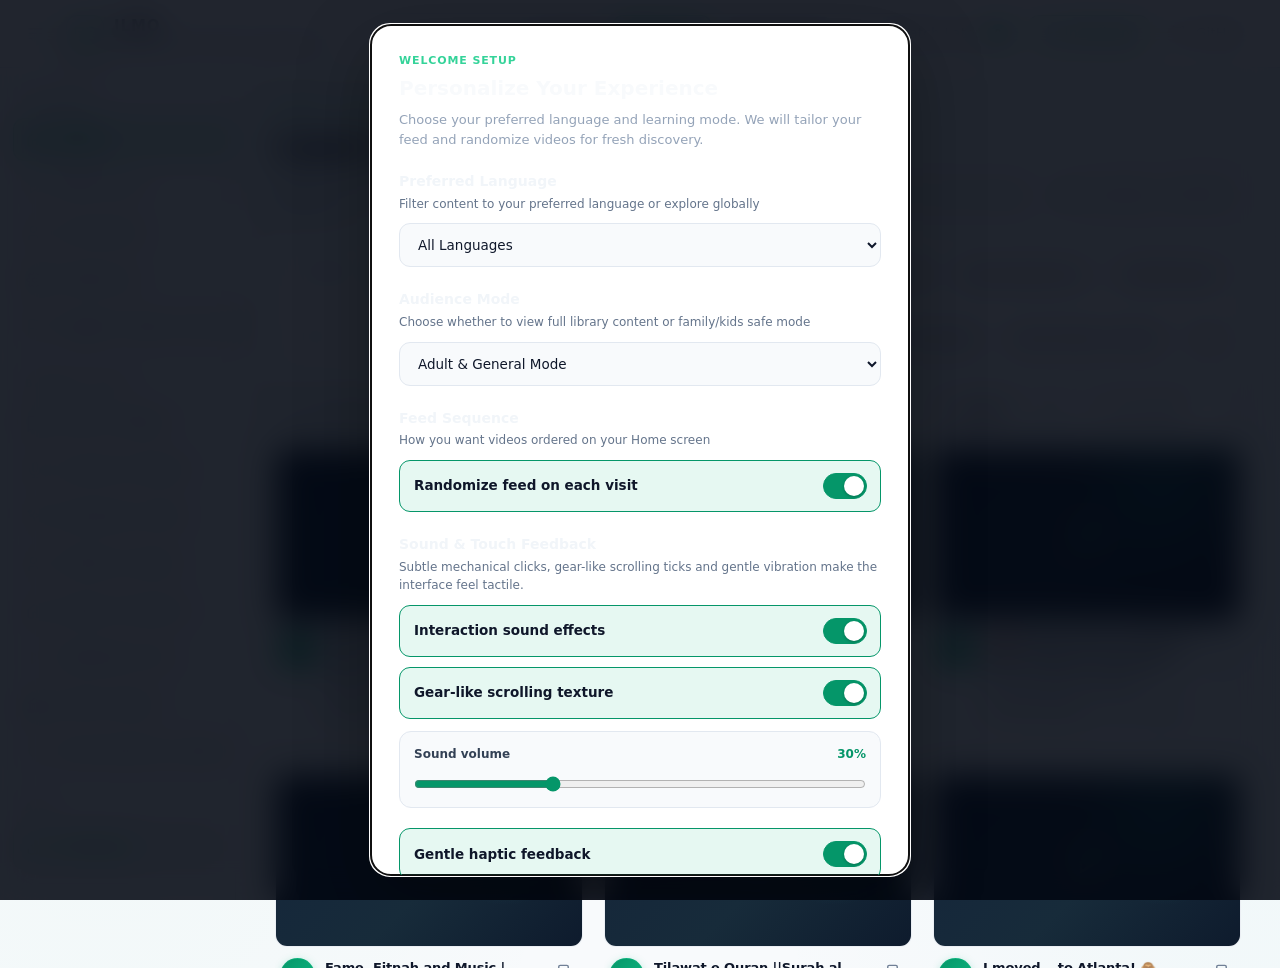
==== commit e8879a9f: "feat: added sound animations & changed settings and ui for mobile" ====
--- a/test.html
+++ b/test.html
@@ -30,7 +30,7 @@
     <link rel="icon" type="image/svg+xml" href="icons/icon.svg">
     <link rel="icon" type="image/png" sizes="192x192" href="icons/icon-192.png">
     <link rel="apple-touch-icon" href="icons/icon-192.png">
-    <link rel="stylesheet" href="css/styles.css?v=2.1.0">
+    <link rel="stylesheet" href="css/styles.css?v=2.3.4">
 </head>
 
 <body>
@@ -495,6 +495,18 @@
                         <span class="pref-label-sub">Filter content to your preferred language or explore
                             globally</span>
                     </label>
+                    <div class="mobile-pref-control">
+                        <select id="prefLanguageSelect" class="pref-select">
+                            <option value="all">All Languages</option>
+                            <option value="en">English</option>
+                            <option value="ur">Urdu</option>
+                            <option value="ar">Arabic</option>
+                            <option value="id">Indonesian</option>
+                            <option value="bn">Bengali</option>
+                            <option value="hi">Hindi</option>
+                            <option value="fr">French</option>
+                        </select>
+                    </div>
                     <div class="pref-lang-grid" id="prefLangGrid">
                         <button type="button" class="lang-card active" data-lang="all">
                             <span class="lang-flag">🌐</span>
@@ -546,6 +558,12 @@
                         <span class="pref-label-sub">Choose whether to view full library content or family/kids safe
                             mode</span>
                     </label>
+                    <div class="mobile-pref-control">
+                        <select id="prefAudienceSelect" class="pref-select">
+                            <option value="adult">Adult & General Mode</option>
+                            <option value="kids">Kids & Family Mode</option>
+                        </select>
+                    </div>
                     <div class="pref-audience-grid">
                         <label class="audience-card" for="audienceAdult">
                             <input type="radio" name="prefAudience" id="audienceAdult" value="adult" checked>
@@ -660,6 +678,13 @@
                         <span class="pref-label-main">Appearance & Theme</span>
                         <span class="pref-label-sub">Choose Light, Dark, or automatically detect device theme</span>
                     </label>
+                    <div class="mobile-pref-control">
+                        <select id="prefThemeSelect" class="pref-select">
+                            <option value="system">Device Theme</option>
+                            <option value="light">Light Theme</option>
+                            <option value="dark">Dark Theme</option>
+                        </select>
+                    </div>
                     <div class="pref-theme-grid" id="prefThemeGrid">
                         <button type="button" class="theme-card active" data-theme="system">
                             <span class="theme-card-icon">📱</span>
@@ -918,7 +943,7 @@
     <div class="toast-region" id="toastRegion" aria-live="polite" aria-atomic="true"></div>
 
     <script src="videos.js"></script>
-    <script src="js/app.js?v=2.3.1" defer></script>
+    <script src="js/app.js?v=2.3.4" defer></script>
 </body>
 
 </html>
--- a/css/styles.css
+++ b/css/styles.css
@@ -2397,7 +2397,7 @@
 
 .pref-dialog {
     position: relative;
-    width: min(100%, 620px);
+    width: min(100%, 540px);
     max-height: calc(100vh - 48px);
     overflow-y: auto;
     padding: 24px 28px;
@@ -3716,9 +3716,16 @@
     }
 
     .results-copy {
+        flex: 1 1 0%;
         min-width: 0;
-        font-size: 10px;
+        overflow: hidden;
+        text-overflow: ellipsis;
         white-space: nowrap;
+        font-size: 11px;
+    }
+
+    .results-total-note {
+        display: none !important;
     }
 
     .toolbar-right {
@@ -3727,6 +3734,7 @@
         justify-content: flex-end;
         gap: 6px;
         min-width: 0;
+        flex-shrink: 0;
     }
 
     .shuffle-btn {
@@ -4403,33 +4411,39 @@
 
     .video-grid {
         grid-template-columns: minmax(0, 1fr) !important;
-        gap: 13px;
+        gap: 16px;
     }
 
     .video-card {
-        display: grid;
-        grid-template-columns: 42% minmax(0, 1fr);
-        align-items: stretch;
+        display: flex;
+        flex-direction: column;
+        width: 100% !important;
+        max-width: 100% !important;
+        border-radius: 14px;
+        overflow: hidden;
     }
 
     .thumb-button {
-        height: 100%;
-        min-height: 104px;
-        aspect-ratio: auto;
+        width: 100%;
+        height: auto;
+        min-height: auto;
+        aspect-ratio: 16 / 9;
+        border-radius: 0;
     }
 
     .card-body {
         min-width: 0;
         align-items: flex-start;
-        padding: 9px 7px;
+        padding: 10px 10px 12px;
     }
 
     .title-button {
-        font-size: 11px;
+        font-size: 13px;
+        line-height: 1.45;
     }
 
     .card-meta {
-        margin-top: 5px;
+        margin-top: 6px;
     }
 
     .filter-label {
@@ -4583,6 +4597,124 @@
     line-height: 1.5;
 }
 
+/* =========================================================
+   SIMPLIFIED MODERN PREFERENCES & TOGGLE SWITCHES
+   ========================================================= */
+
+.mobile-pref-control {
+    display: block;
+}
+
+.pref-lang-grid,
+.pref-audience-grid,
+.pref-theme-grid {
+    display: none !important;
+}
+
+.pref-select {
+    appearance: auto;
+    -webkit-appearance: auto;
+    width: 100%;
+    min-height: 44px;
+    padding: 0 14px;
+    color: var(--text);
+    background: var(--surface-raised);
+    border: 1px solid var(--border);
+    border-radius: 11px;
+    font: inherit;
+    font-size: 13.5px;
+    cursor: pointer;
+    transition: border-color .18s ease, box-shadow .18s ease, background .18s ease;
+}
+
+.pref-select:hover {
+    background: var(--surface-hover);
+    border-color: var(--accent);
+}
+
+.pref-select:focus-visible {
+    outline: none;
+    border-color: var(--accent);
+    box-shadow: 0 0 0 3px rgba(16, 185, 129, 0.18);
+}
+
+/* Modern Toggle Switches (Desktop & Mobile) */
+.pref-toggle-card {
+    position: relative;
+    display: block;
+    cursor: pointer;
+}
+
+.pref-toggle-card input {
+    position: absolute;
+    top: 50%;
+    right: 14px;
+    z-index: 2;
+    width: 44px;
+    height: 26px;
+    margin: 0;
+    opacity: 1;
+    pointer-events: auto;
+    transform: translateY(-50%);
+    appearance: none;
+    -webkit-appearance: none;
+    background: var(--border);
+    border: 1px solid var(--border);
+    border-radius: 30px;
+    cursor: pointer;
+    transition: background .2s ease, border-color .2s ease;
+}
+
+.pref-toggle-card input::before {
+    content: "";
+    position: absolute;
+    width: 20px;
+    height: 20px;
+    top: 2px;
+    left: 2px;
+    background: white;
+    border-radius: 50%;
+    transition: transform .2s ease;
+    box-shadow: 0 1px 3px rgba(0, 0, 0, 0.25);
+}
+
+.pref-toggle-card input:checked {
+    background: var(--accent);
+    border-color: var(--accent);
+}
+
+.pref-toggle-card input:checked::before {
+    transform: translateX(18px);
+}
+
+.toggle-card-content {
+    min-height: 52px;
+    padding: 12px 70px 12px 14px;
+    background: var(--surface-raised);
+    border: 1px solid var(--border);
+    border-radius: 11px;
+    display: flex;
+    align-items: center;
+    transition: background .18s ease, border-color .18s ease;
+}
+
+.pref-toggle-card:hover .toggle-card-content {
+    background: var(--surface-hover);
+    border-color: rgba(16, 185, 129, 0.35);
+}
+
+.toggle-icon,
+.toggle-desc {
+    display: none !important;
+}
+
+.toggle-title {
+    margin: 0;
+    font-size: 13.5px;
+    font-weight: 550;
+    color: var(--text);
+}
+
 @media (max-width: 620px) {
     .sound-volume-control {
         padding: 12px;
@@ -4591,4 +4723,131 @@
     .sound-preview-button {
         min-height: 43px;
     }
+}
+
+/* ==========================================
+   YOUTUBE-STYLE MOBILE VIDEO FEED
+   ========================================== */
+
+@media (max-width: 620px) {
+    /* One video per row */
+    .video-grid {
+        grid-template-columns: minmax(0, 1fr) !important;
+        gap: 24px 0 !important;
+    }
+
+    /* Remove the enclosing card appearance */
+    .video-card {
+        background: transparent !important;
+        border: none !important;
+        border-radius: 0 !important;
+        box-shadow: none !important;
+        overflow: visible !important;
+    }
+
+    .video-card:hover {
+        transform: none;
+        background: transparent;
+        box-shadow: none;
+    }
+
+    /* Full-width rounded thumbnail */
+    .thumb-button {
+        width: 100%;
+        aspect-ratio: 16 / 9;
+        border-radius: 12px !important;
+        border: none;
+        overflow: hidden;
+    }
+
+    .thumb-button img {
+        border-radius: inherit;
+    }
+
+    /* YouTube-style information row */
+    .card-body {
+        display: grid !important;
+        grid-template-columns: 40px minmax(0, 1fr) 34px;
+        align-items: start;
+        gap: 10px;
+        padding: 10px 2px 0 !important;
+    }
+
+    /* Channel avatar */
+    .channel-avatar {
+        display: grid !important;
+        width: 38px;
+        height: 38px;
+        flex: none;
+        border-radius: 50%;
+        font-size: 12px;
+    }
+
+    /* Video title */
+    .title-button {
+        font-size: 14px;
+        font-weight: 650;
+        line-height: 1.4;
+        max-height: 40px;
+        -webkit-line-clamp: 2;
+    }
+
+    /* Channel name */
+    .card-channel {
+        margin-top: 5px;
+        font-size: 12px;
+        color: var(--muted);
+    }
+
+    /* Video metadata */
+    .card-meta {
+        margin-top: 5px;
+        font-size: 11px;
+        gap: 5px;
+        color: var(--muted);
+    }
+
+    /* Keep category, but remove badge styling */
+    .category-tag {
+        padding: 0;
+        border: none;
+        background: transparent;
+        font-size: 11px;
+        color: var(--muted);
+    }
+
+    /* Watch Later */
+    .save-button {
+        width: 34px;
+        height: 34px;
+        margin: 0;
+    }
+}
+
+/* Small phone adjustments */
+@media (max-width: 380px) {
+    .video-grid {
+        gap: 20px 0 !important;
+    }
+
+    .card-body {
+        grid-template-columns: 36px minmax(0, 1fr) 32px;
+        gap: 8px;
+    }
+
+    .channel-avatar {
+        width: 34px;
+        height: 34px;
+    }
+
+    .sort-select {
+        width: 125px;
+        max-width: 38vw;
+        padding: 0 20px 0 7px;
+        font-size: 10px;
+    }
+
+    .results-copy {
+        font-size: 10px;
+    }
 }
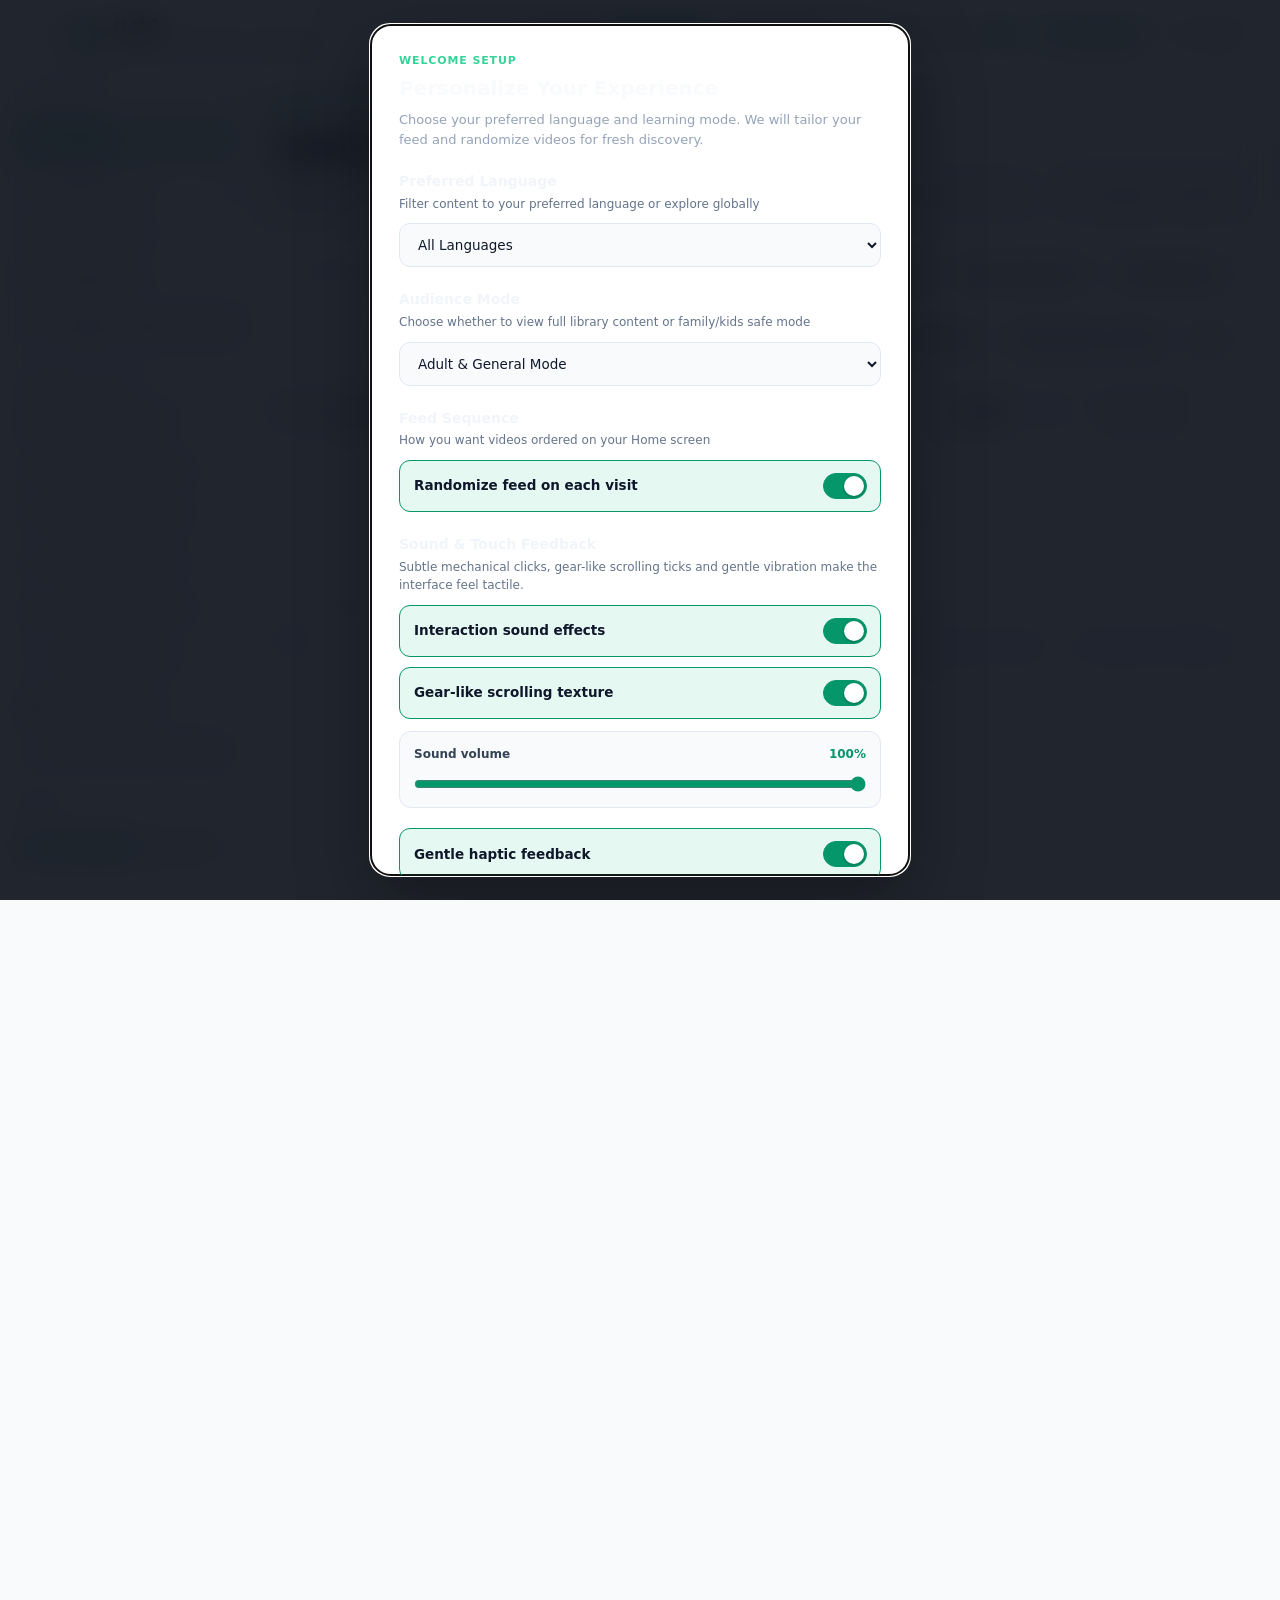
==== commit ed93b731: "feat:  import new channels & fix toolbar and suggest channel bugs" ====
--- a/test.html
+++ b/test.html
@@ -644,10 +644,10 @@
                     <div class="sound-volume-control">
                         <div class="sound-volume-heading">
                             <label for="prefSoundVolume">Sound volume</label>
-                            <output id="soundVolumeValue" for="prefSoundVolume">30%</output>
+                            <output id="soundVolumeValue" for="prefSoundVolume">100%</output>
                         </div>
                         <input class="sound-volume-range" type="range" id="prefSoundVolume" min="0" max="1" step="0.05"
-                            value="0.30">
+                            value="1.0">
                     </div>
 
                     <label class="pref-toggle-card" for="prefHaptics">
@@ -943,7 +943,7 @@
     <div class="toast-region" id="toastRegion" aria-live="polite" aria-atomic="true"></div>
 
     <script src="videos.js"></script>
-    <script src="js/app.js?v=2.3.4" defer></script>
+    <script src="js/app.js?v=2.3.5" defer></script>
 </body>
 
 </html>
--- a/css/styles.css
+++ b/css/styles.css
@@ -832,13 +832,17 @@
     display: flex;
     align-items: center;
     justify-content: space-between;
-    gap: 14px;
+    flex-wrap: wrap;
+    gap: 12px 14px;
     margin: 0 1px 16px;
+    min-width: 0;
 }
 
 .results-copy {
     color: var(--muted);
     font-size: 12px;
+    min-width: 0;
+    flex: 1 1 auto;
 }
 
 .results-copy strong {
@@ -850,6 +854,9 @@
     display: flex;
     align-items: center;
     gap: 10px;
+    width: auto;
+    flex-shrink: 0;
+    margin-left: auto;
 }
 
 .sort-label {
@@ -2078,40 +2085,6 @@
         border-radius: 8px;
     }
 
-    .toolbar {
-        flex-direction: column;
-        align-items: stretch;
-        gap: 10px;
-        margin-bottom: 16px;
-    }
-
-    .toolbar-right {
-        display: flex;
-        width: 100%;
-        gap: 8px;
-    }
-
-    .shuffle-btn {
-        flex: 1;
-        justify-content: center;
-        height: 38px;
-        font-size: 12px;
-        border-radius: 9px;
-    }
-
-    .sort-label {
-        display: none;
-    }
-
-    .sort-select {
-        flex: 1.4;
-        max-width: none;
-        height: 38px;
-        font-size: 12px;
-        border-radius: 9px;
-        padding-left: 10px;
-    }
-
     /* Mobile Video Cards - Crisp Single Column */
     .video-grid {
         grid-template-columns: minmax(0, 1fr) !important;
@@ -3103,6 +3076,15 @@
     color: #fee2e2 !important;
 }
 
+.results-copy.has-suggest-btn {
+    display: inline-flex;
+    align-items: center;
+    flex-wrap: wrap;
+    gap: 6px 10px;
+    overflow: visible;
+    white-space: normal;
+}
+
 .channel-suggest-header-btn {
     display: inline-flex;
     align-items: center;
@@ -3713,6 +3695,8 @@
         justify-content: space-between;
         gap: 8px;
         margin: 0 1px 12px;
+        width: 100%;
+        box-sizing: border-box;
     }
 
     .results-copy {
@@ -3721,7 +3705,22 @@
         overflow: hidden;
         text-overflow: ellipsis;
         white-space: nowrap;
+        font-size: 11.5px;
+        line-height: 1.3;
+    }
+
+    .results-copy.has-suggest-btn {
+        overflow: visible;
+        white-space: normal;
+        flex: 1 1 auto;
+    }
+
+    .channel-suggest-header-btn {
+        height: 28px;
+        padding: 0 8px;
         font-size: 11px;
+        gap: 4px;
+        border-radius: 7px;
     }
 
     .results-total-note {
@@ -3733,8 +3732,10 @@
         align-items: center;
         justify-content: flex-end;
         gap: 6px;
+        width: auto !important;
         min-width: 0;
         flex-shrink: 0;
+        margin-left: auto;
     }
 
     .shuffle-btn {
@@ -3755,12 +3756,13 @@
     }
 
     .sort-select {
-        width: 145px;
-        max-width: 42vw;
+        flex: 0 0 auto;
+        width: 135px;
+        max-width: 40vw;
         min-height: 36px;
-        padding: 0 27px 0 9px;
+        padding: 0 24px 0 9px;
         border-radius: 11px;
-        font-size: 10px;
+        font-size: 10.5px;
     }
 
     /* Two-column library makes long browsing sessions much less scroll-heavy. */
@@ -4840,11 +4842,22 @@
         height: 34px;
     }
 
+    .shuffle-btn {
+        flex: 0 0 32px;
+        width: 32px;
+        height: 32px;
+        border-radius: 9px;
+    }
+
     .sort-select {
-        width: 125px;
-        max-width: 38vw;
-        padding: 0 20px 0 7px;
+        flex: 0 0 auto;
+        width: 115px;
+        max-width: 36vw;
+        height: 32px;
+        min-height: 32px;
+        padding: 0 18px 0 7px;
         font-size: 10px;
+        border-radius: 9px;
     }
 
     .results-copy {
